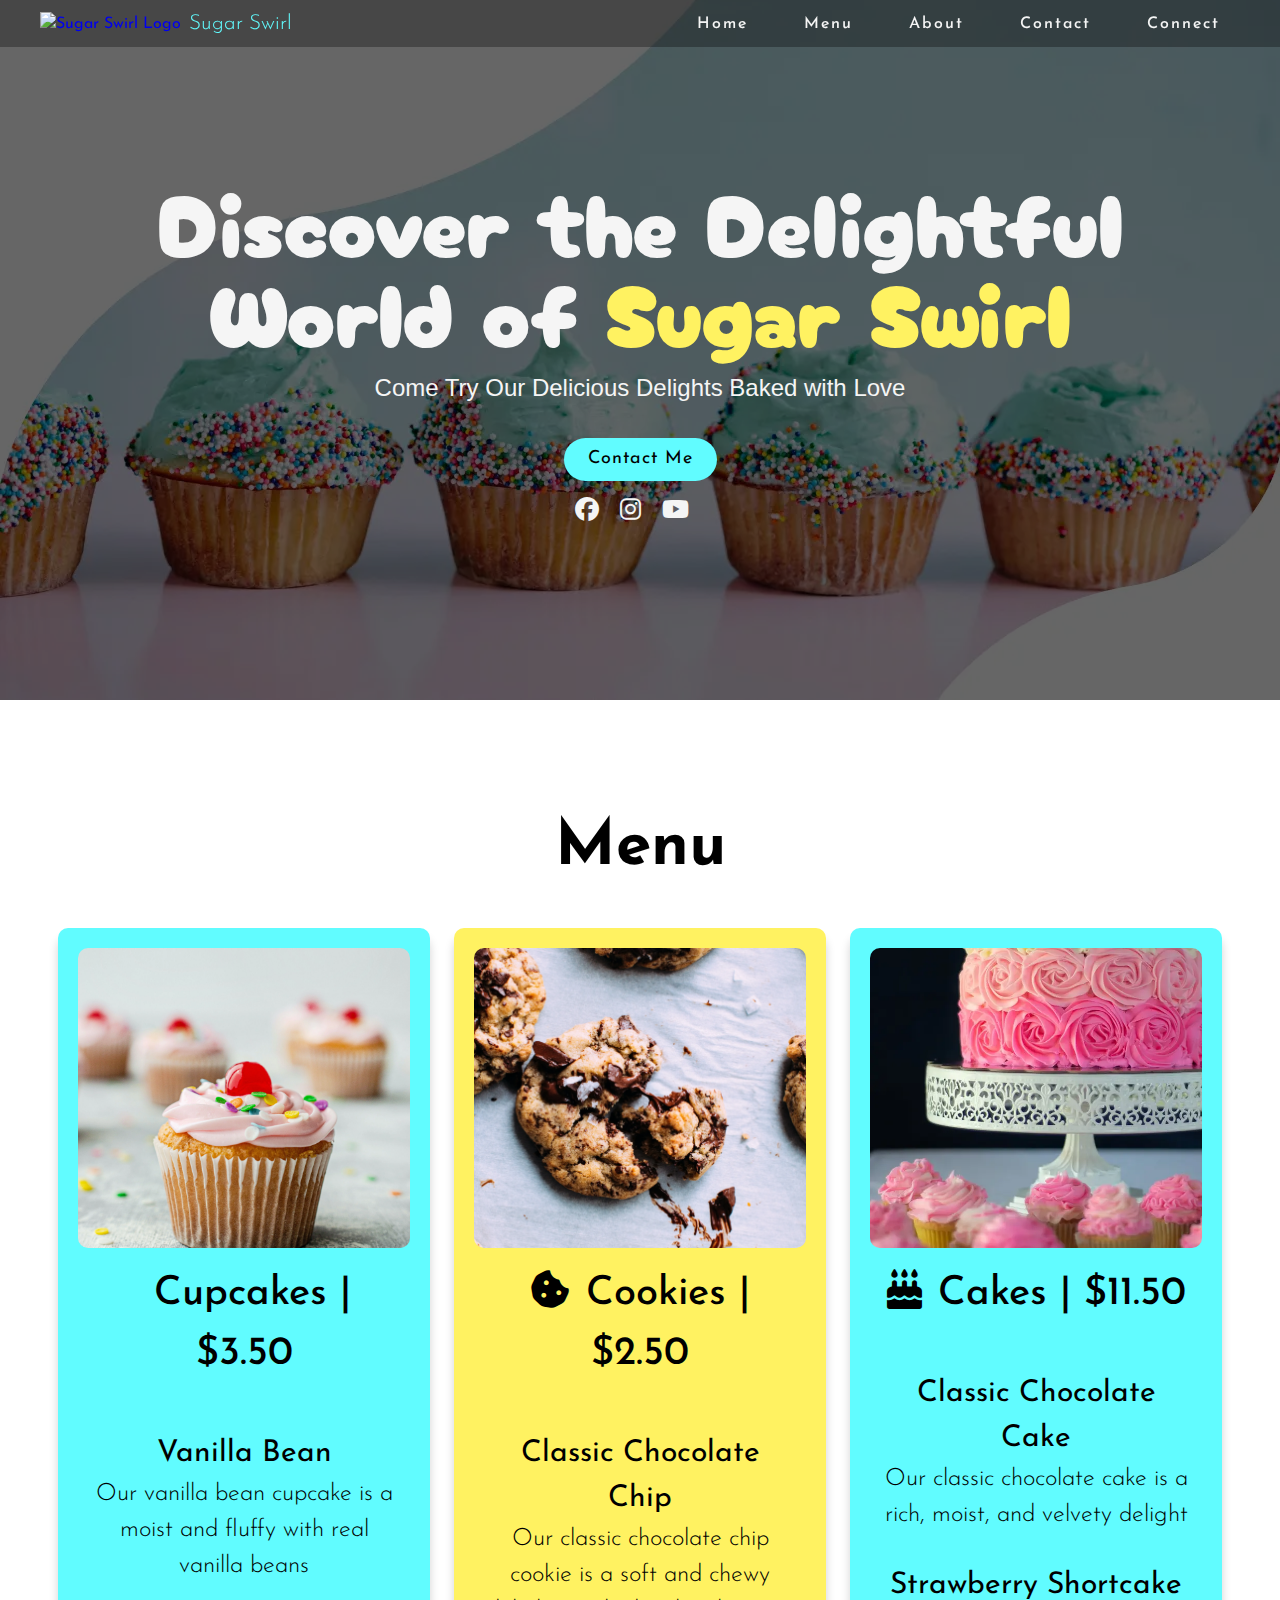
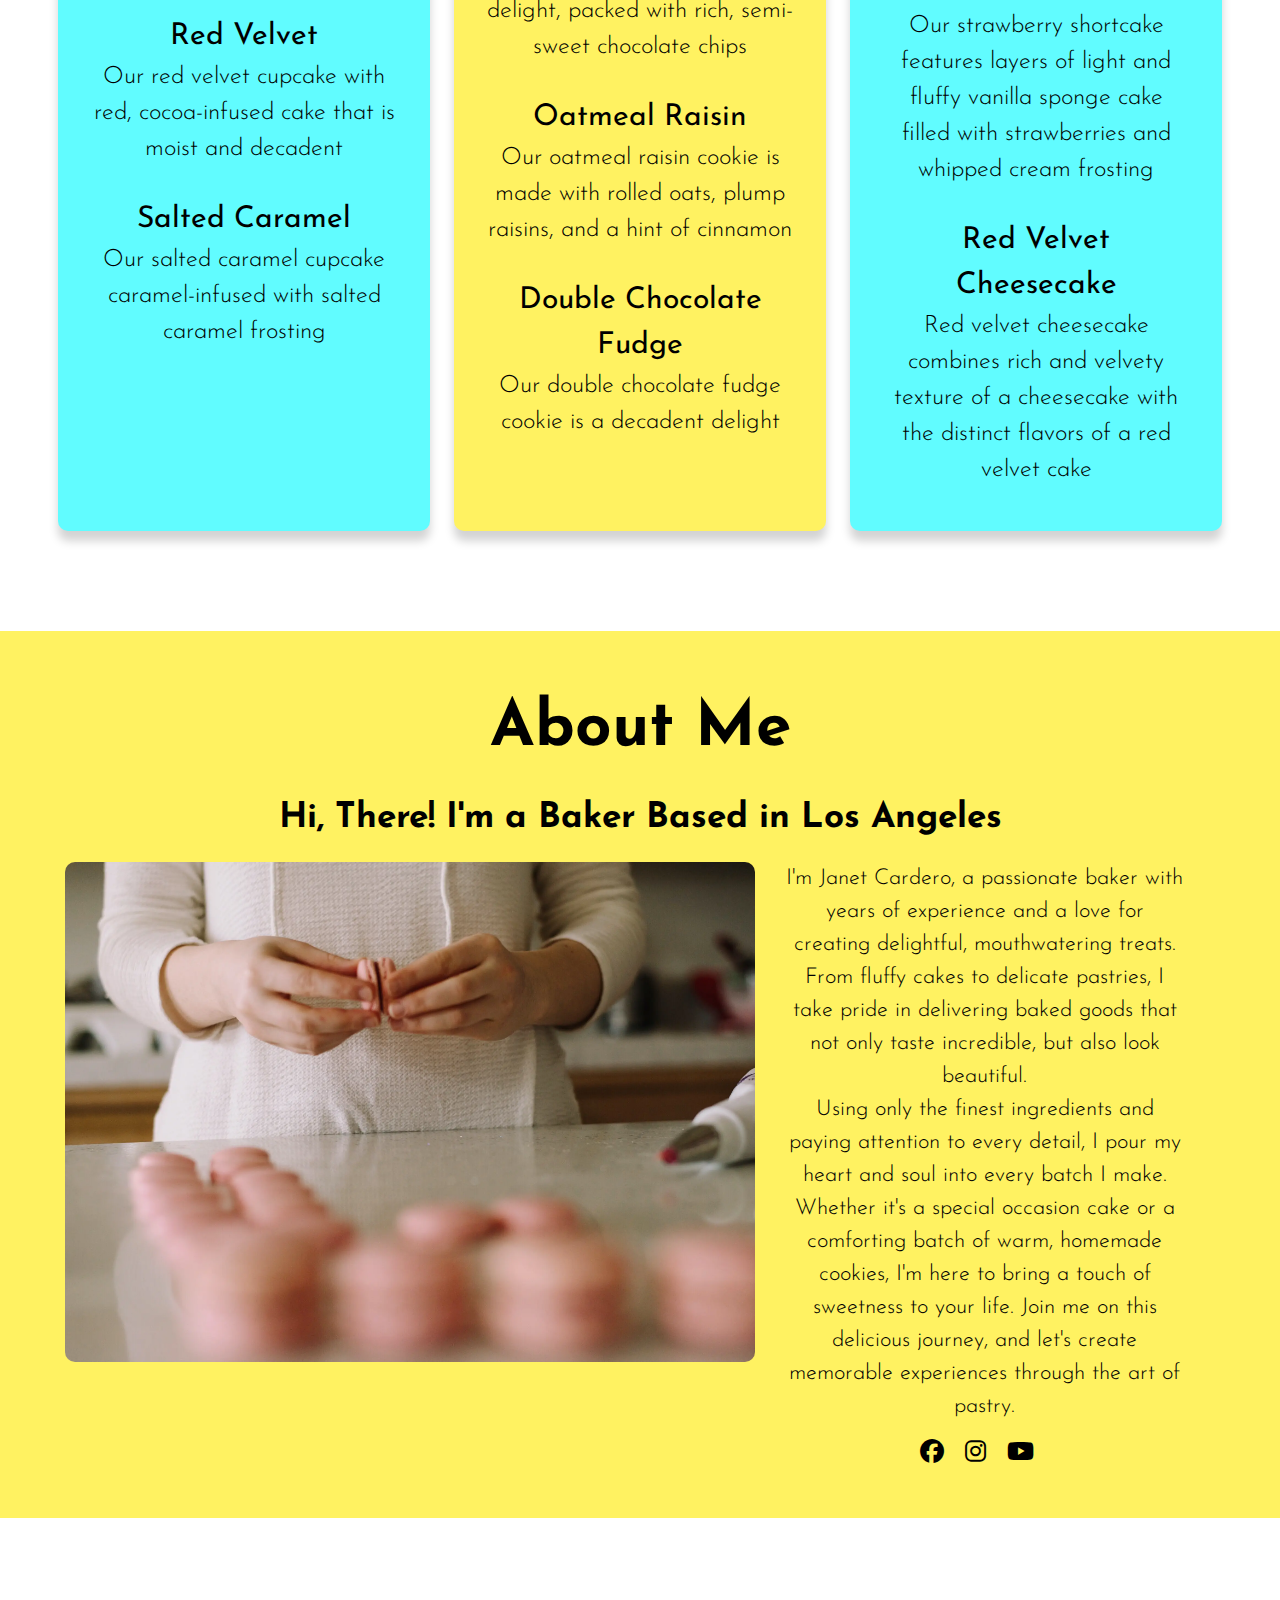
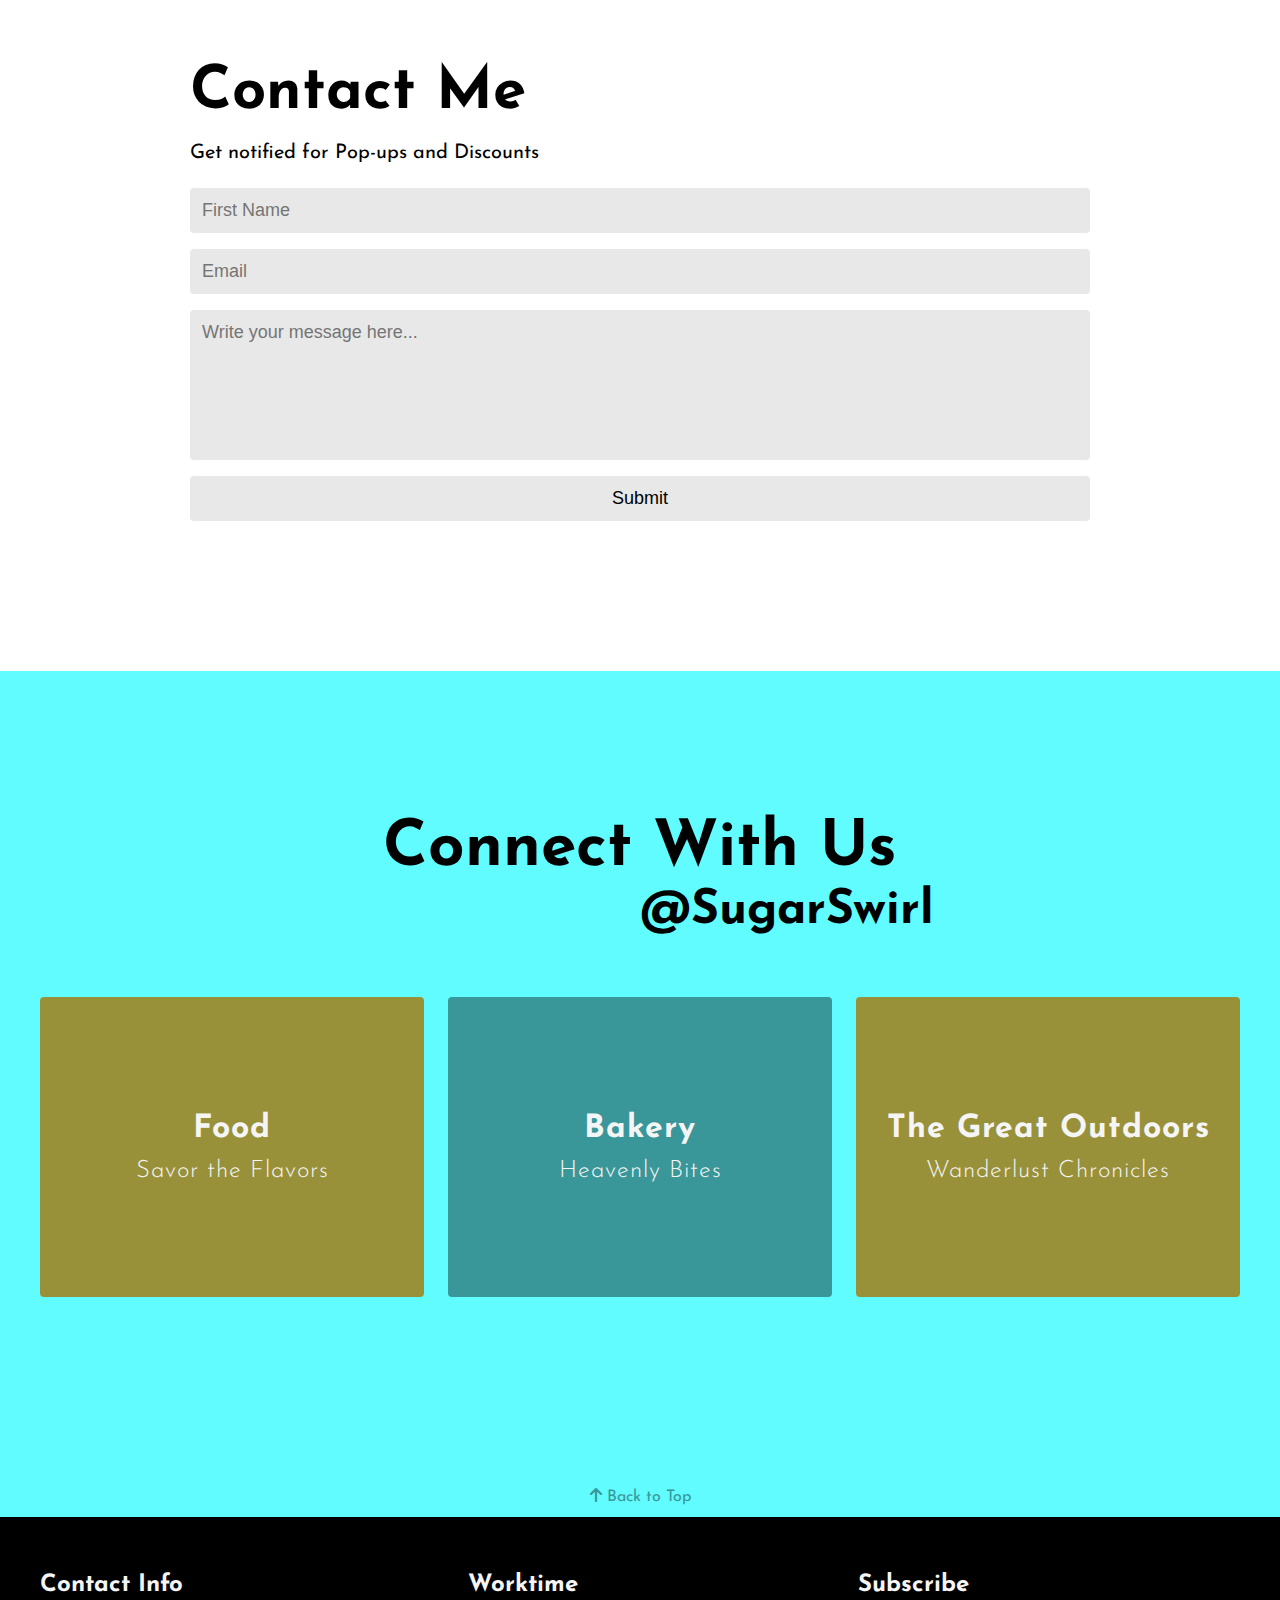
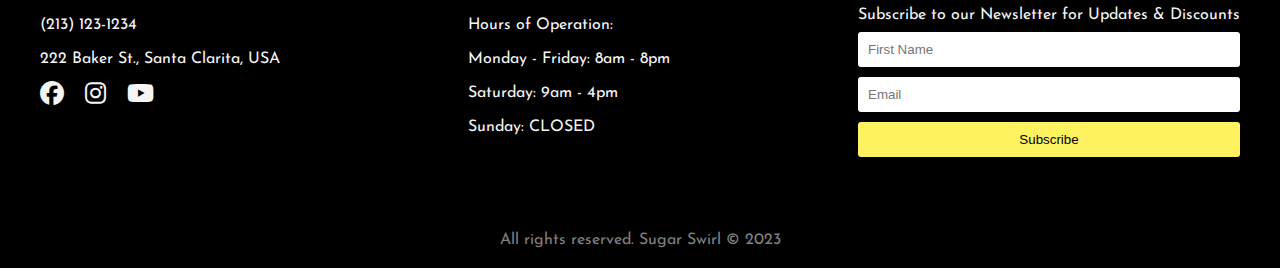
==== index.html @ ced9d035 "I added Josefin Sans font into the project" ====
<!DOCTYPE html>
<html lang="en">
<head>
    <meta charset="UTF-8">
    <meta http-equiv="X-UA-Compatible" content="IE=edge">
    <meta name="viewport" content="width=device-width, initial-scale=1.0">
    <link rel="stylesheet" href="css/main.css">
    <link rel="stylesheet" href="https://cdnjs.cloudflare.com/ajax/libs/font-awesome/6.4.0/css/all.min.css">
    <title>Sugar Swirl</title>
</head>
<body>


    <header id="header" >
      <nav class="header-container">
        <div class="nav-wrapper">
          <div class="logo">
            <a href="#">
              <img src="/img/Sugar_Swirl_Logo.svg" alt="Sugar Swirl Logo">
            </a>
            <h3>Sugar Swirl</h3>
          </div>
          <div class="main-menu">
            <ul class="menu-list">
              <li><a href="#">Home</a></li>
              <li><a href="#menu">Menu</a></li>
              <li><a href="#about">About</a></li>
              <li><a href="#contact">Contact</a></li>
              <li><a href="#connect">Connect</a></li>
            </ul>
            <i class="fa-solid fa-bars"></i>
            <i class="fa-solid fa-x"></i>
          </div>
          <!-- Mobile Menu -->
          <div class="mobile-container">
            <div class="mobile-menu">
              <ul class="menu">
                <li><a href="#">Home</a></li>
                <li><a href="#menu">Menu</a></li>
                <li><a href="#about">About</a></li>
                <li><a href="#contact">Contact</a></li>
                <li><a href="#connect">Connect</a></li>
              </ul>
            </div>
          </div>
        </div>
      </nav>
    </header>

    <main>
    <section id="hero">
      <div class="hero-container">
        <div class="hero-content">
          <div class="hero-text">
              <h1>Discover the Delightful World of <span>Sugar Swirl</span></h1>
              <h3>Come Try Our Delicious Delights Baked with Love</h3>
              <!-- <p>Bienvenidos a mi cocina!</p> -->
              <a href="#contact">Contact Me</a>
            <div class="hero-icons">
              <i class="fa-brands fa-facebook"></i>
              <i class="fa-brands fa-instagram"></i>
              <i class="fa-brands fa-youtube"></i>
            </div>
          </div>
        </div>
      </div>
    </section>

    <section id="menu">
      <div class="product-container">
        <h2>Menu</h2>
        <div class="box1">
          <!-- Cupcakes -->
          <div class="product-box">
              <img src="img/treat8.webp" alt="">
            <div class="product-list">
              <a href="/pages/cupcakes/" target="_blank">
                <h2><i style="margin-right:16px;" class="fa-sharp fa-regular fa-cupcake"></i>Cupcakes | <span>$3.50</h2>
              </a>
            <div class="product">
              <a href="#">
                <h3>Vanilla Bean</h3>
                <p>Our vanilla bean cupcake is a moist and fluffy with real vanilla beans</p>
              </a>
            </div>
            <div class="product">
              <a href="#">
                <h3>Red Velvet</h3>
                <p>Our red velvet cupcake with red, cocoa-infused cake that is moist and decadent</p>
              </a>
            </div>
            <div class="product">
              <a href="#">
                <h3>Salted Caramel</h3>
                <p>Our salted caramel cupcake caramel-infused with salted caramel frosting</p>
              </a>
            </div>
          </div>
        </div>
        <!-- /Cupcakes -->


        <!-- Cookies -->
        <div class="product-box">
          <img src="img/treat3.webp" alt="">
          <div class="product-list middle">

            <a href="/pages/cookies/" target="_blank">
              <h2><i style="margin-right:16px;" class="fa-solid fa-cookie-bite"></i>Cookies | <span>$2.50</span></h2>
            </a>
            
            <div class="product">
              <a href="#">
                <h3>Classic Chocolate Chip</h3>
                <p>Our classic chocolate chip cookie is a soft and chewy delight, packed with rich, semi-sweet chocolate chips</p>
              </a>
            </div>
            <!-- <hr style="width:60%;height:2px;background-color:#000;margin-inline:auto;border:0;"> -->
            <div class="product">
              <a href="#">
                <h3>Oatmeal Raisin</h3>
                <p>Our oatmeal raisin cookie is made with rolled oats, plump raisins, and a hint of cinnamon</p>
              </a>
            </div>
            <div class="product">
              <a href="#">
                <h3>Double Chocolate Fudge</h3>
                <p>Our double chocolate fudge cookie is a decadent delight</p>
              </a>
            </div>
          </div>
        </div>
        <!-- /Cookies -->
        <!-- Cakes -->
        <div class="product-box">
          <img src="img/treat13.webp" alt="">
          <div class="product-list">
            <a href="/pages/cakes/" target="_blank">
              <h2><i style="margin-right:16px;" class="fa-solid fa-cake-candles"></i>Cakes | <span>$11.50</h2>
            </a>
            <div class="product">
              <a href="#">
                <h3>Classic Chocolate Cake</h3>
                <p> Our classic chocolate cake is a rich, moist, and velvety delight</p>
              </a>
            </div>
            <div class="product">
              <a href="#">
                <h3>Strawberry Shortcake</h3>
                <p>Our strawberry shortcake features layers of light and fluffy vanilla sponge cake filled with strawberries and whipped cream frosting</p>
              </a>
            </div>
            <div class="product">
              <a href="#">
                <h3>Red Velvet Cheesecake</h3>
                <p>Red velvet cheesecake combines rich and velvety texture of a cheesecake with the distinct flavors of a red velvet cake</p>
              </a>
            </div>
          </div>
        </div>
        <!-- /Cakes -->
      </div>
    </div>
    </section>

    <section id="about">
      <div class="about-container">
        <h2>About Me</h2>
        <h3>Hi, There! I'm a Baker Based in Los Angeles</h3> 
        <div class="about-content">
          <div class="about-image">
            <img src="/img/treat12.webp" alt="">
          </div>
          <div class="about-text">
              <p>I'm Janet Cardero, a passionate baker with years of experience and a love for creating delightful, mouthwatering treats. From fluffy cakes to delicate pastries, I take pride in delivering baked goods that not only taste incredible, but also look beautiful.</p> 
              <p>Using only the finest ingredients and paying attention to every detail, I pour my heart and soul into every batch I make. Whether it's a special occasion cake or a comforting batch of warm, homemade cookies, I'm here to bring a touch of sweetness to your life. Join me on this delicious journey, and let's create memorable experiences through the art of pastry.</p>
            <div class="icons">
              <a href="#"><i class="fa-brands fa-facebook"></i></a>
              <a href="#"><i class="fa-brands fa-instagram"></i></a>
              <a href="#"><i class="fa-brands fa-youtube"></i></a>          
            </div>
          </div>
        </div>
      </div>
    </section>

    <section id="contact">
      <div class="contact-container">
        <div class="contact-content">
            <div class="contact-box">
              <div class="content-text">
                <h2>Contact Me</h2>
                <p>Get notified for Pop-ups and Discounts</p>
              </div>
              <div>
                <form class="contact">
                  <input type="text" placeholder="First Name">
                  <input type="email" placeholder="Email">
                  <textarea name="comment" id="" cols="59" rows="6" resize="none"    placeholder="Write your message here..."></textarea>
                  <input type="submit" value="Submit">
                </form>
              </div>
            </div>
        </div>
      </div>
    </section>

    <section id="connect">
      <div class="popup-container">
        <div class="pop-content">
          <h2>Connect With Us</h2>
          <div class="popup-slider">
            <div class="pop-box box-1">
              <h3>Food</h3>
              <p>Savor the Flavors</p>
            </div>
            <div class="pop-box box-2">
              <h3>Bakery</h3>
              <p>Heavenly Bites</p>
            </div>
            <div class="pop-box box-3">
              <h3>The Great Outdoors</h3>
              <p>Wanderlust Chronicles</p>
            </div>
          </div>
        </div>
      </div>
    </section>


    <div class="back-top">
      <a href="#">
      <i class="fa-solid fa-arrow-up"></i>
      Back to Top</a>
    </div>
    </main>

    <footer id="footer">
      <!-- Footer -->
      <div class="footer-container">
        <div class="footer-content">
          <!-- Contact -->
          <div class="footer-boxes">
            <h2>Contact Info</h2>
            <ul>
              <li><a href="tel:555-123-1234">(213) 123-1234</a></li>
              <li><a href="emailto:email@example.com"></a></li>
              <li><a href="https://www.google.com/maps/place/Santa+Clarita,+CA/@34.4091326,-118.5646722,12z/data=!3m1!4b1!4m6!3m5!1s0x80c28633acd51827:0x564a8fe07305d648!8m2!3d34.3916641!4d-118.542586!16zL20vMGZsM3c0" target="_blank">222 Baker St., Santa Clarita, USA</a></li>
              <a href="#"><i class="fa-brands fa-facebook"></i></a>
              <a href="#"><i class="fa-brands fa-instagram"></i></a>
              <a href="#"><i class="fa-brands fa-youtube"></i></a>  
            </ul>
          </div>
          <!-- Worktime -->
          <div class="footer-boxes">
            <h2>Worktime</h2>
            <ul>
              <li>Hours of Operation:</li>
              <li>Monday - Friday: 8am - 8pm</li>
              <li>Saturday: 9am - 4pm</li>
              <li>Sunday: CLOSED</li>
            </ul>
          </div>
          <!-- Subscribe -->
          <div class="footer-boxes box3">
            <h2>Subscribe</h2>
            <p>Subscribe to our Newsletter for Updates & Discounts</p>
              <input type="name" placeholder="First Name">
              <input type="email" placeholder="Email">
              <input type="submit" value="Subscribe">
          </div>
        </div>
      </div>
      <!-- /Footer -->
    </footer>

    <div class="end">
      <p>All rights reserved. Sugar Swirl &copy 2023</p>
    </div>

<script src="index.js"></script>
</body>
</html>
---- css/main.css ----
@import url('https://fonts.googleapis.com/css2?family=Cherry+Bomb+One&family=Courgette&family=Josefin+Sans:wght@100;200;300;400;500;600;700&family=Kalam:wght@300;400;700&family=Permanent+Marker&display=swap');

:root {
    --colr-main: hsl(55, 100%, 69%);
    --colr-secondary: hsl(181, 100%, 69%);
    --colr-white: hsl(0, 0%, 96%);
    --colr-black: hsl(0, 0%, 0%);
    --colr-grey: hsl(0, 0%, 50%);
    --colr-greyish: hsl(0, 0%, 91%);
}

html {
    box-sizing: border-box;
    scroll-behavior:smooth;
}

*, *::before, *::after {
    box-sizing: inherit;
    margin: 0;
}

body {
    /* font-family: Arial, Helvetica, sans-serif; */
    font-family: 'Josefin Sans', sans-serif;
    margin: 0;
    padding: 0;
    color: var(--colr-black);
    line-height: 1.5;
}


li {
    list-style-type: none;
}

a {
    text-decoration: none;
}

input[type='submit'] {
    background-color: var(--colr-main);
    cursor: pointer;
}

input[type='submit']:hover {
    background-color: var(--colr-secondary);
}

.fa-brands {
    display: flex;
    font-size: 1.5rem;
    margin-right: 1rem;
    cursor: pointer;
}

.fa-brands:hover {
    color: var(--colr-secondary);
}


/* Mobile Menu */
.mobile-container {
    display: none;
}




/* Header */

.header-container {
    position: fixed;
    width: 100%;
    background-color: rgba(0, 0, 0, 0.3);
    z-index: 99;
}


.nav-wrapper {
    display: flex;
    justify-content: space-between;
    align-items: center;
    max-width: 1200px;
    margin-inline: auto;
}

.nav-wrapper .logo {
    display: flex;
    justify-content: center;
    align-items: center;
    gap: 0.5rem;
    padding: 0.5rem 0;
}

.nav-wrapper .logo img {
    width: 2rem;
}

.nav-wrapper .logo h3 {
    color: var(--colr-secondary);
    font-size: 1.3rem;
    font-weight: 300;
}



.nav-wrapper .menu-list {
    display: flex;
    justify-content: center;
    align-items: center;
    gap: 1rem;
    white-space: nowrap;
}

.nav-wrapper .main-menu .menu-list a {
    /* opacity: 1; */
    color: var(--colr-white);
    font-size: 16px;
    font-weight: 500;
    letter-spacing: 2px;
    text-decoration: none;
    padding: 5px 20px;
    border-radius: 30px;
    transition: all 0.4s ease;
}

.nav-wrapper .menu-list a:hover {
    color: var(--colr-black);
    background-color: var(--colr-white);
}







/* Hero Section */

.main-menu .fa-bars {
    display: none;
}

.main-menu .fa-x {
    display: none;
}

.hero-container {
    position: relative;
    display: flex;
    justify-content: center;
    align-items: center;
    background-image: url('/img/Bee.webp');
    background-position: bottom center;
    background-repeat: no-repeat;
    background-size: cover;
    object-fit: cover;
    height: 700px;
    vertical-align: top;
    background-color: rgb(0, 0, 0);
}

.hero-container::before {
    position: absolute;
    content: "";
    width: 100%;
    height: 100%;
    background-color: rgba(0, 0, 0, 0.6);
}

.hero-container .hero-content {
    position: absolute;
    max-width: 1200px;
    margin-inline: auto;
    /* border: 3px solid red; */
}



.hero-container .hero-content .hero-text {
    display: flex;
    flex-direction: column;
    justify-content: center;
    align-items: center;
    color: var(--colr-white);
    text-align: center;
}

.hero-container .hero-content .hero-text span {
    color: var(--colr-main);
}

.hero-container .hero-content .hero-text h1 {
    /* font-family: 'Courgette', cursive; */
    font-family: 'Cherry Bomb One', cursive;
    font-size: 90px;
    font-weight: 2;
    line-height: 1;
}

.hero-container .hero-content .hero-text h3 {
    font-family: Arial, Helvetica, sans-serif;
    font-size: 24px;
    font-weight: 300;
    margin: 1rem 0;
}

.hero-container .hero-content .hero-text  p {
    font-size: 35px;
    font-weight: 300;
    margin: 0;
}

.hero-container .hero-content .hero-text a {
    font-size: 18px;
    letter-spacing: 1px;
    margin: 1rem 0;
    padding: 8px 24px;
    border-radius: 30px;
    color: var(--colr-black);
    background-color: var(--colr-secondary);
    text-decoration: none;
    outline: none;
}

.hero-container .hero-content .hero-text a:hover {
    color: var(--colr-black);
    background-color: var(--colr-main);
}








/* Products */

.product-container {
    font-family: 'Josefin Sans', sans-serif;
    padding: 100px 40px;
    margin-inline: auto;
    background-color: #fff;
}

.product-container h2 {
    font-size: 64px;
    text-align: center;
    margin-bottom: 32px;
}

.product a {
    font-size: 1.2rem;
}

.box1 {
    display: flex;
    justify-content: center;
    gap: 1.5rem;
    max-width: 1200px;
    margin-inline: auto;
}

.box1 h2 {
    font-size: 40px;
    margin-inline: auto;
}

.product-box {
    width: 31%;
    padding: 20px;
    border-radius: 10px;
    box-shadow: 0 10px 10px lightgrey;
}

.product-box:nth-last-of-type(odd) {
    background-color: var(--colr-secondary);
}

.product-box:nth-last-of-type(even) {
    background-color: var(--colr-main);
}

.product-box img {
    background-position: center center;
    background-repeat: no-repeat;
    background-size: cover;
    object-fit: cover;
    border-radius: 10px;
    width: 100%;
    height: 300px;
    z-index: 99;
}

.product-box a {
    color: var(--colr-black);
}

.product-box .product-list {
    display: flex;
    flex-direction: column;
    justify-content: center;
    align-items: center;
    /* line-height: 1.6; */
    padding: 8px;
}

.product-box .product-list h2 {
    font-size: 40px;
    font-weight: 500;
    text-align: center;
    width: 100%;
}

.product-box .product-list h3 {
    font-size: 30px;
    font-weight: 400;
}

.product-box .product-list p {
    font-size: 24px;
    font-weight: 300;
}


.product-list .product {
    text-align: center;
    padding: 5px;
    margin: 10px 0;
    cursor: pointer;
    transition: all .3s ease;
}

.product-list .product:hover {
    border-radius: 4px;
    /* color: var(--colr-white); */
    background-color: rgba(0, 0, 0, 0.1);
    /* box-shadow: 0 10px 10px rgb(24, 24, 24); */
}


/* About Section */

.about-container {
    display: flex;
    flex-direction: column;
    justify-content: center;
    align-items: center;
    padding: 50px 10px;
    text-align: center;
    background-color: var(--colr-main);
}

.about-container h2 {
    font-size: 4rem;
    margin-bottom: 1rem;
}

.about-container h3 {
    font-size: 2.2rem;
    margin-bottom: 1rem;
}

.about-container .about-content {
    display: flex;
    justify-content: center;
    align-items: flex-start;
    max-width: 1200px;
}

.about-container .about-content .about-image {
    width: 60%;
}


.about-container .about-content .about-image img {
    background-position: center center;
    background-repeat: no-repeat;
    background-size: cover;
    object-fit: cover;
    width: 100%;
    height: 500px;
    border-radius: 10px;
    vertical-align: top;
}

.about-container .about-content .about-text {
    max-width: 400px;
    width: 90%;
    margin: 0 auto;
}


.about-container .about-content .about-text p {
    font-size: 22px;
    font-weight: 300;
    /* line-height: 1.4; */
    /* margin: 24px 0; */
}

.about-container .about-content .about-text .icons {
    margin-top: 1rem;
}

.about-container .about-content .about-text .icons .fa-brands {
    color: var(--colr-black);
}



/* Contact Form */
.contact-container {
    padding: 130px 0;
    background-color: #fff;
}

.contact-container .contact-content {
    display: flex;
    flex-direction: column;
    justify-content: center;
    align-items: center;
    margin-inline: auto;
    border-radius: 10px;
    max-width: 900px;
}

.contact-container .contact-content .contact-box {
    text-align: left;
    width: 100%;
    padding: 0;
}

.contact-container .contact-content .contact-box .contact-text {
    margin: 5px 0;
}

.contact-container .contact-content .contact-box h2  {
    font-size: 60px;
    color: var(--colr-black);
}

.contact-container .contact-content .contact-box p {
    font-size: 20px;
    color: var(--colr-black);
    /* margin: 10px 0; */
}


.contact-container .contact-content .contact-box .contact {
    display: flex;
    flex-direction: column;
    justify-content: center;
    align-items: center;
    gap: 1rem;
    margin: 10px 0;
    width: 100%;
    padding: 10px 0;
}



.contact input, .contact textarea {
    font-size: 18px;
    font-family: Arial, Helvetica, sans-serif;
    width: 100%;
    padding: 12px;
    border: none;
    outline: none;
    border-radius: 4px;
    resize: none;
    background-color: var(--colr-greyish);
}






/* Pop-up */
.popup-container {
    display: flex;
    flex-direction: column;
    justify-content: center;
    align-items: center;
    padding: 130px 0;
    color: var(--colr-black);
    background-color: var(--colr-secondary);
}

.popup-container .pop-content  {
    width: 100%;
    max-width: 1200px;
}

.popup-container .pop-content h2 {
    position: relative;
    font-size: 4rem;
    margin: 0;
    padding-bottom: 50px;
    text-align: center;
}

.popup-container .pop-content h2::before {
    position: absolute;
    content: "@SugarSwirl";
    font-size: 3rem;
    color: var(--colr-black);
    left: 50%;
    bottom: 0;
    border-radius: 10px;
}



.popup-slider {
    display: flex;
    justify-content: space-between;
    gap: 1.5rem;
    margin: 50px 0;

}

.pop-box {
    position: relative;
    display: flex;
    flex-direction: column;
    justify-content: center;
    align-items: center;
    width: 100%;
    height: 300px;
    border-radius: 4px;
    cursor: pointer;
    transition: transform 0.5s ease;
}

.pop-box:hover {
    transform: scale(1.1);
}

.box-1 {
    background-image: url('https://source.unsplash.com/random/?food&1/300x300');
    background-position: center center;
    background-repeat: no-repeat;
    background-size: cover;
    object-fit: cover;    
}

.box-2 {
    background-image: url('https://source.unsplash.com/random/?bakery&1/300x300');
    background-position: center center;
    background-repeat: no-repeat;
    background-size: cover;
    object-fit: cover;
}

.box-3 {
    background-image: url('https://source.unsplash.com/random/?travel&1/300x300');
    background-position: center center;
    background-repeat: no-repeat;
    background-size: cover;
    object-fit: cover;
}

.pop-box::before {
    position: absolute;
    content: "";
    width: 100%;
    height: 100%;
    border-radius: 4px;
    background-color: rgba(0, 0, 0, 0.4);
}

.pop-box:nth-last-of-type(odd) {
    background-color: var(--colr-main);
}

.pop-box:nth-last-of-type(even) {
    background-color: var(--colr-secondary);
}

.pop-box h3, .pop-box p {
    color: var(--colr-white);
    letter-spacing: 1px;
    z-index: 0;
}

.pop-box h3 {
    font-size: 2rem;
    font-weight: 800;
}

.pop-box p {
    font-size: 1.5rem;
    font-weight: 300;
}

.back-top {
    padding: 0.5rem;
    background-color: var(--colr-secondary);
    text-align: center;
}

.back-top a {
    color: hsl(181, 46%, 41%);
}





/* Footer */
.footer-container {
    background-color: var(--colr-black);
    padding: 50px 0;
}

.footer-content {
    display: flex;
    justify-content: space-between;
    align-items: flex-start;
    color: var(--colr-white);
    margin-inline: auto;
    padding: 0;
    max-width: 1200px;
}

.footer-boxes {
    display: flex;
    flex-direction: column;
    justify-content: center;
    align-items: flex-start;
}

.footer-boxes ul {
    margin: 0;
    padding: 0;
}

.box3 {
    display: flex;
    flex-direction: column;
}

.footer-boxes input {
    width: 100%;
    margin: 5px 0;
    padding: 10px;
    border-radius: 3px;
    border: none;
    outline: none;
}

.footer-boxes input[type="submit"] {
    width: 100%;
}

.footer-boxes a {
    color: var(--colr-white);
}

.footer-boxes li {
    margin: 10px 0;
}

.footer-icons {
    font-size: 30px;
}

.footer-icons .fa-brands {
    padding: 0 10px;
}

.end {
    text-align: center;
    color: var(--colr-grey);
    background-color: var(--colr-black);
    padding: 16px;
}




/* @media screen and (max-width: 1600px) {

    .nav-wrapper {max-width: 1200px;}

    .nav-wrapper .menu-list a {font-size: 18px;}

    .hero-text h1 {font-size: 65px;max-width: 1100px;font-weight: 600;}

    .box1 {gap: 2rem;max-width: 1400px;}
    
} */





@media screen and (max-width: 1024px) {   
    
/* Mobile Menu */
.mobile-container {
    display: none;
    right: 0;
    top: 100%;
    width: 60%;
    height: 100vh;
    /* background-color: rgba(0, 0, 0, 0.8); */
    background-color: rgba(0, 0, 0, 0.8);
    z-index: 9999;
    animation: dino 0.4s ease;
}

@keyframes dino {
    from {
        width: 0%;
    }
    to {
        width: 60%;
    }
    
}

.mobile-container.show {
    position: absolute;
    display: flex;
}

.mobile-container .mobile-menu {
    width: 100%;
    margin-inline: auto;
}

.mobile-container .mobile-menu .menu {
    text-align: center;
    padding: 0;
    padding: 1rem 0;
}


.mobile-container .mobile-menu .menu a {
    font-size: 1.5rem;
    color: var(--colr-secondary);
}

.mobile-container .mobile-menu .menu li {
    margin: 2rem 0;
}


.main-menu .fa-bars {
    display: flex;
    color: var(--colr-white);
    font-size: 24px;
    cursor: pointer;
}

.main-menu .fa-x {
    display: none;
    color: var(--colr-white);
    font-size: 24px;
    cursor: pointer;
}


.main-menu .menu-list {display: none;}


.nav-wrapper {
    padding: 0 10px;
    max-width: 810px;
}

.nav-wrapper .logo img {
    width: 30px;
    height: auto;
}


.nav-wrapper .menu-list a {
    font-size: 15px;
    font-weight: 500;
    letter-spacing: 1px;
    padding: 3px 10px;
    border-radius: 10px;
}


/* Hero Section */

.hero-container .hero-content {
    max-width: 750px;
}

.hero-container .hero-content .hero-text h1 {
    font-size: 66px;
}

.hero-text h1 {font-size: 60px;}


.hero-text {
    color: var(--colr-white);
}

.hero-text h1 {
    font-size: 55px;
}

.hero-text p {
    font-size: 28px;
    font-weight: 200;
}

.hero-text a {
    font-size: 13px;
    font-weight: 400;
}

.hero-icons {
    font-size: 22px;
}




/* Products */

.box1 {
    display: flex;
    flex-direction: column;
    justify-content: center;
    align-content: center;
    gap: 4rem;
    width: 100%;
    max-width: 750px;
}

.product-box {
    position: relative;
    display: flex;
    justify-content:center;
    align-items: center;
    width: 100%;
    height: 100%;
    max-width: 750px;
    padding: 30px;
    border-radius: 10px;
}

.product-box img {
    background-position: center center;
    background-repeat: no-repeat;
    background-size: cover;
    object-fit: cover;
    border-radius: 10px;
    width: 50%;
    z-index: 0;
}

.product-box .product-list {
    display: flex;
    justify-content: space-between;
    align-items: center;
    padding: 8px;
    margin-top: 16px;
    width: 50%;
}

.pop-box:hover {
    transform: none;
}




/* Contact */

.contact-container {
    background-color: var(--colr-greyish);
}
.contact-content {
    display: flex;
    flex-direction: column;
    justify-content: center;
    align-items: center;
    width: 750px;
    height: 40vh;
    background-color: transparent;
}


.contact-box {
    text-align: left;
    width: 100%;
    padding: 20px;
}

.contact-text {
    margin: 5px 0;
}

.contact-box h1, .contact-box p  {
    margin: 10px 0;
}

.contact {
    display: flex;
    flex-direction: column;
    justify-content: center;
    align-items: center;
    gap: 1rem;
    margin: 10px 0;
    width: 100%;
    padding: 10px 0;
    
}



.contact input, .contact textarea {
    font-size: 17px;
    resize: none;
    background-color: #fff;
}

/* input[type='submit'] {
    cursor: pointer;
} */



/* About */

.about-container {
    background-color: var(--colr-main);
}

.about-container h2 {
    font-size: 3.5rem;

}

.about-content {
    flex-direction: column;
}

.about-container .about-content .about-text {
    font-size: 24px;
    max-width: 750px;
    width: 100%;
}

.about-container .about-content .about-text p {
    margin-top: 24px;
    max-width: 100%;
}

.about-container .about-content .about-image {
    width: 100%;
}

.about-container .about-content .about-image img {
    background-position: center center;
    background-repeat: no-repeat;
    background-size: cover;
    object-fit: cover;
    width: 100%;
    height: 350px;
    border-radius: 4px;
    vertical-align: top;
}




/* pop-ups */

.popup-container {
    padding: 50px 20px;
}

.popup-container h1 {
    font-size: 40px;
    margin: 0;
    padding: 20px;
}

.popup-slider {
    display: flex;
    flex-direction: column;
    justify-content: center;
    align-items: center;
    margin-inline: auto;
    gap: 3rem;
    max-width: 750px;
}

/* footer */

.footer-content {
    flex-direction: row;
    justify-content: center;
    align-items: flex-start;
    height: 30vh;
    max-width: 750px;
}

.footer-boxes {
    display: flex;
    /* flex-direction: column; */
    justify-content: center;
    align-items:flex-start;
    width: 100%;
}


}





@media screen and (max-width: 768px) {

body {
    line-height: 1.2;
}

/* Mobile Menu */

.mobile-container {
    display: none;
    right: 0;
    top: 100%;
    width: 60%;
    height: 100vh;
    /* background-color: rgba(0, 0, 0, 0.8); */
    background-color: rgba(0, 0, 0, 0.8);
    z-index: 9999;
    animation: pop 0.4s ease;
}

@keyframes pop {
    from {
        width: 0%;
    }
    to {
        width: 60%;
    }
    
}

.mobile-container.show {
    position: absolute;
    display: flex;
}

.mobile-container .mobile-menu {
    width: 100%;
    margin-inline: auto;
}

.mobile-container .mobile-menu .menu {
    text-align: center;
    padding: 0;
    padding: 1rem 0;
}


.mobile-container .mobile-menu .menu a {
    font-size: 1.5rem;
    color: var(--colr-secondary);
}
.mobile-container .mobile-menu .menu li {
    margin: 2rem 0;
}


.main-menu .fa-bars {
    display: flex;
    color: var(--colr-white);
    font-size: 24px;
    cursor: pointer;
}

.main-menu .fa-x {
    display: none;
    color: var(--colr-white);
    font-size: 24px;
    cursor: pointer;
}

.nav-wrapper {
    padding: 0 20px;
    width: 100%;
    }

.nav-wrapper .logo img {
    width: 1.5rem;
    height: auto;
}

.nav-wrapper .menu-list a {
    display: none;
} */ 


/* Hero Section */



/* .hero-text {
    display: none;
    color: var(--colr-white);
    gap: 0;
} */

.hero-container {
    padding: 0;
}

.hero-container .hero-content {
    padding: 0;

}

.hero-container .hero-content .hero-text h1 {
    font-size: 58px;
    padding: 0 10px;
    margin: 0px 0 0 0;
}

.hero-container .hero-content .hero-text h3 {
    font-size: 20px;
    font-weight: 300;
    padding: 0 20px;
}

.hero-text p {
    font-size: 24px;
    font-weight: 400;
}

.hero-text a {
    padding: 10px 30px;
    font-size: 16px;
    font-weight: 500;
}

/* product */

.product-container {
    flex-direction: column;
}



.product-box {
    position: relative;
    display: flex;
    flex-direction: column;
    width: 100%;
    height: 100%;
    /* padding: 30px; */
    /* border-radius: 10px; */
    background-color: var(--colr-main);
    overflow: hidden;
}

.product-box img {border-radius:0;width: 100%;}



.product-container {
    display: flex;
    justify-content: center;
    align-content: center;
    width: 100%;
    padding: 100px 0px;
    /* margin: 100px 0; */
    background-color: var(--colr-white);
}

.product-container .product-box {
    padding: 20px;
    border-radius: 0;
}

.product-box .product-list {
    width: 100%;
}


.contact-box {padding: 0;}

.contact-container {
    display: flex;
    justify-content: center;
    align-items: center;
    width: 100%;
    height: 100vh;
    padding: 0px;
    margin: 100px 0;
    text-align: center;
    background-color: var(--colr-greyish);
    /* border: 3px solid dodgerblue; */
}

.contact-content {
    display: flex;
    flex-direction: column;
    justify-content: center;
    align-items: center;
    width: 100%;
    height: 100vh;
    padding: 20px;
    border-radius: 0;
    max-width: 1200px;
    /* background-color: var(--colr-main); */
}


.about-container {
    padding: 50px 20px;
    background-color: var(--colr-main);
}


.about-container .about-content .about-image img {width: 100%;height: 300px;border-radius: 0;}

.about-text {
    font-size: 14px;
    max-width: 100%;
    color: var(--colr-black);
    width: 100%;
    text-align: center;
    
}

.box1 {
    display: flex;
    justify-content: center;
    align-content: center;
    width: 100%;
}

.popup-slider {
    flex-direction: column;
}

.popup-container {
    height: 100%;
    padding: 20px;
}

.popup-container .pop-content h2::before {
    position: absolute;
    content: "@SugarSwirl";
    font-size: 3rem;
    color: var(--colr-black);
    left: 5%;
    bottom: 0;
    border-radius: 10px;
}


.popup-container h1 {
    font-size: 24px;
    margin: 0;
    padding: 20px;
}

.popup-slider {
    display: flex;
    justify-content: space-between;
    gap: 1rem;
    width: 100%;
    max-width: 100%;
}

.pop-box {
    text-align: center;
    width: 100%;
    border-radius: 0;
}


/* Footer Mobile */
.footer-container {
    padding: 50px 20px;
    margin-inline: auto;
}

.footer-content {
    display: flex;
    flex-direction: column;
    gap: 6rem;
    width: 100%;
    height: 100%;
    max-width: 300px;
    margin: 2rem 0;
    margin-inline: auto;
}

.footer-boxes {
    align-items: center;
    text-align: center;
    /* border: 1px solid red; */
}

.footer-container p {
    font-size: 12px;
}




}
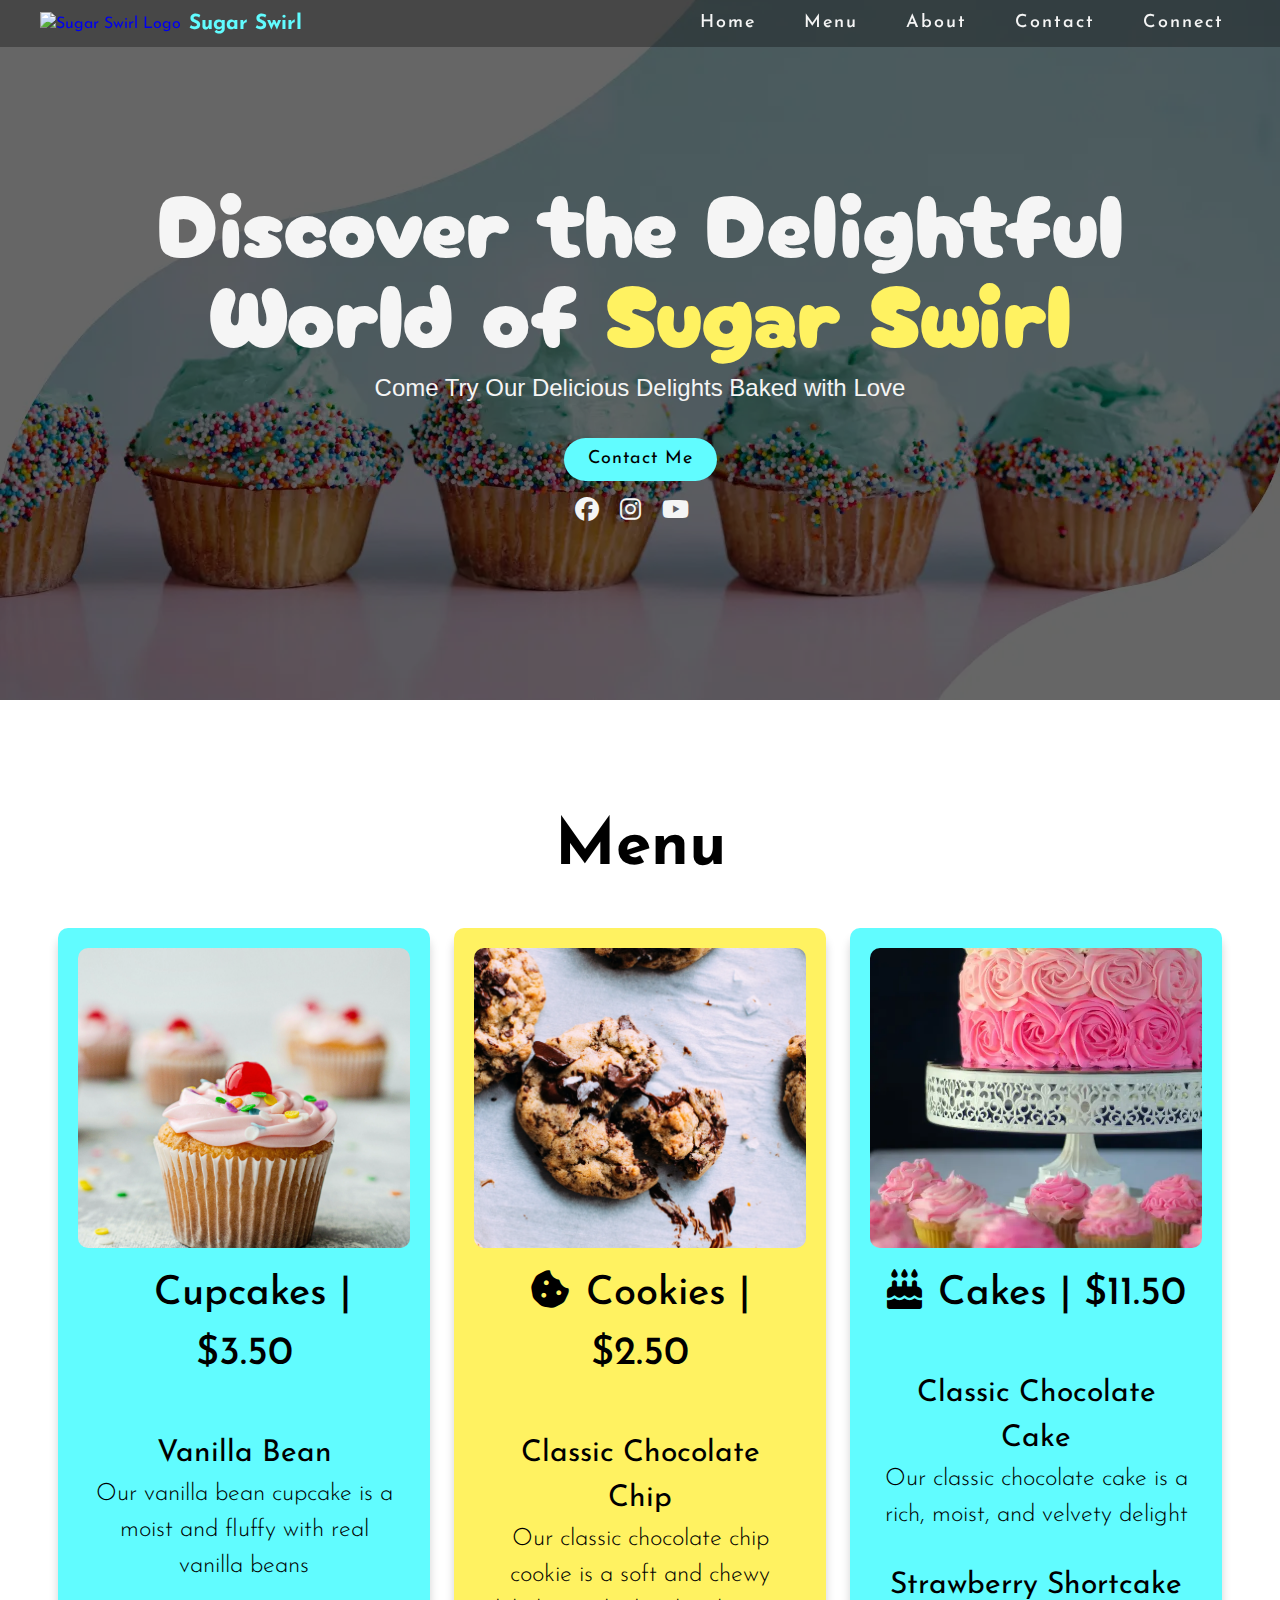
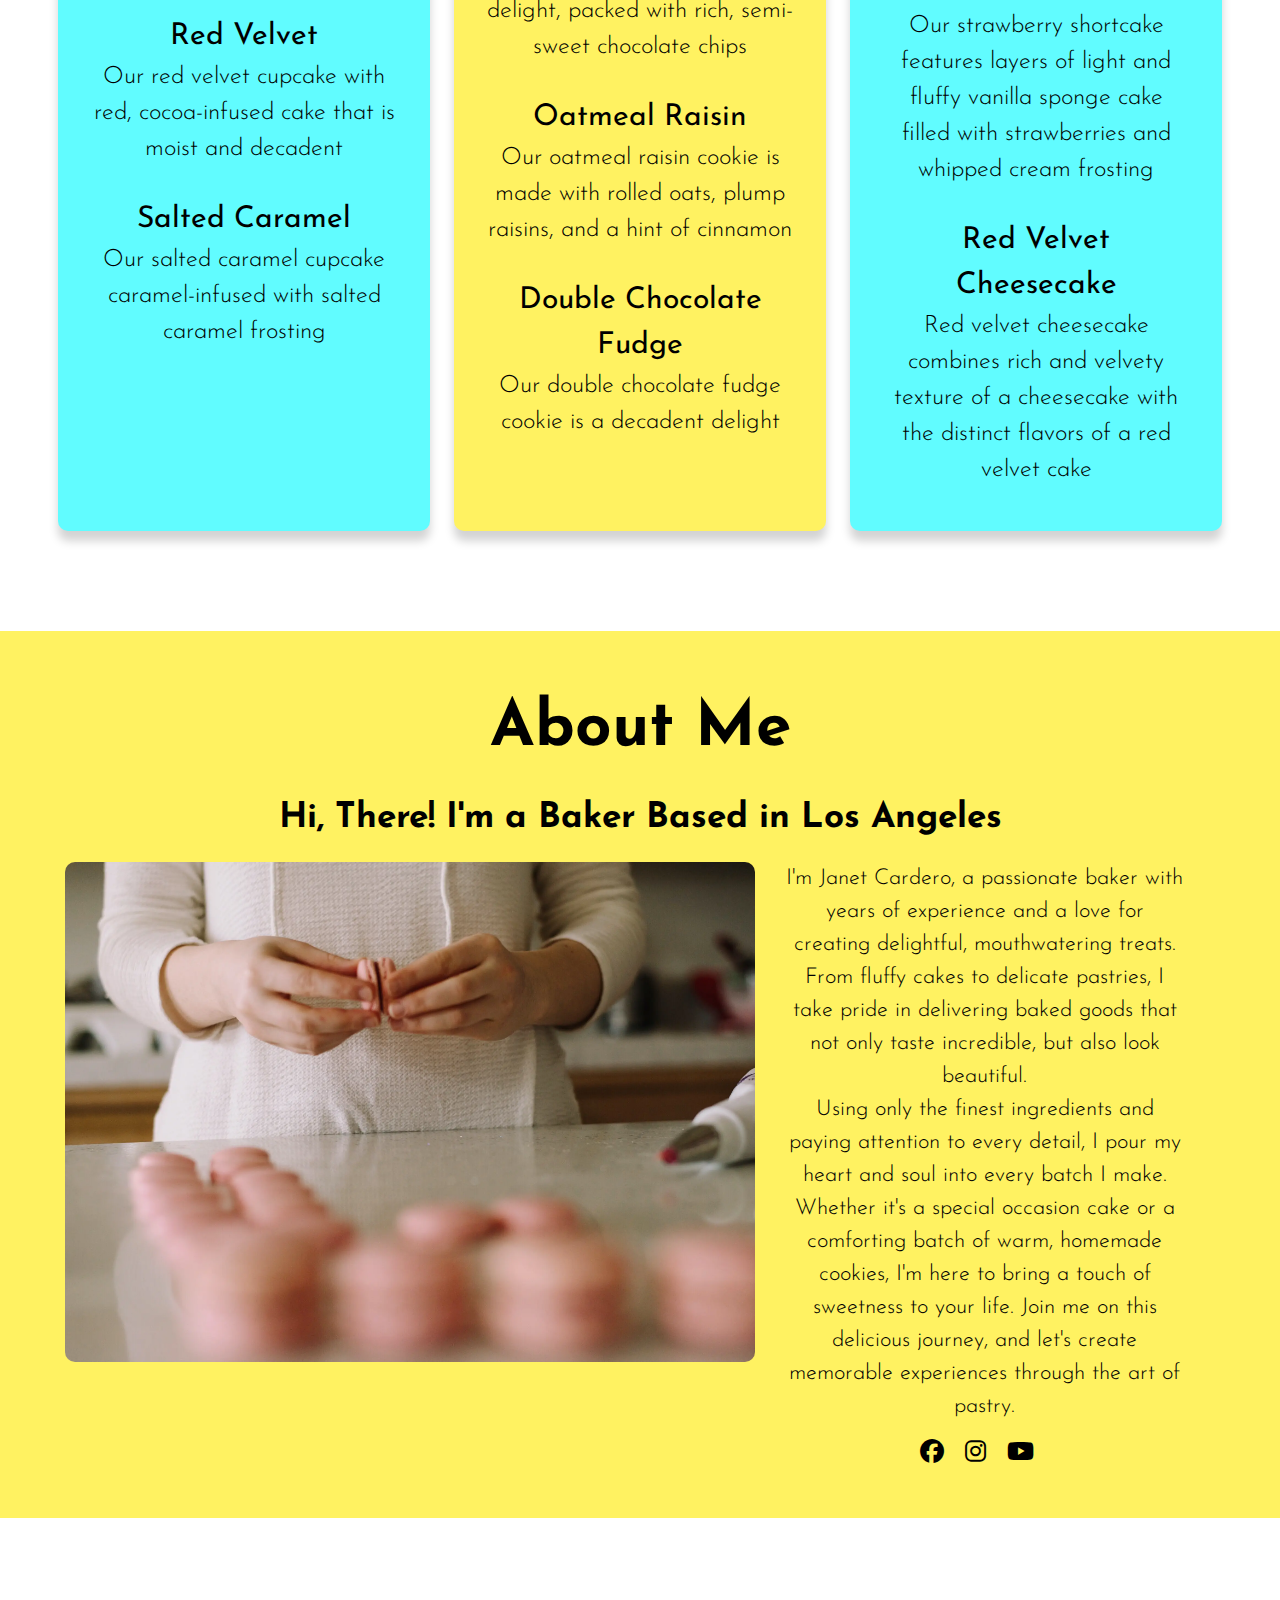
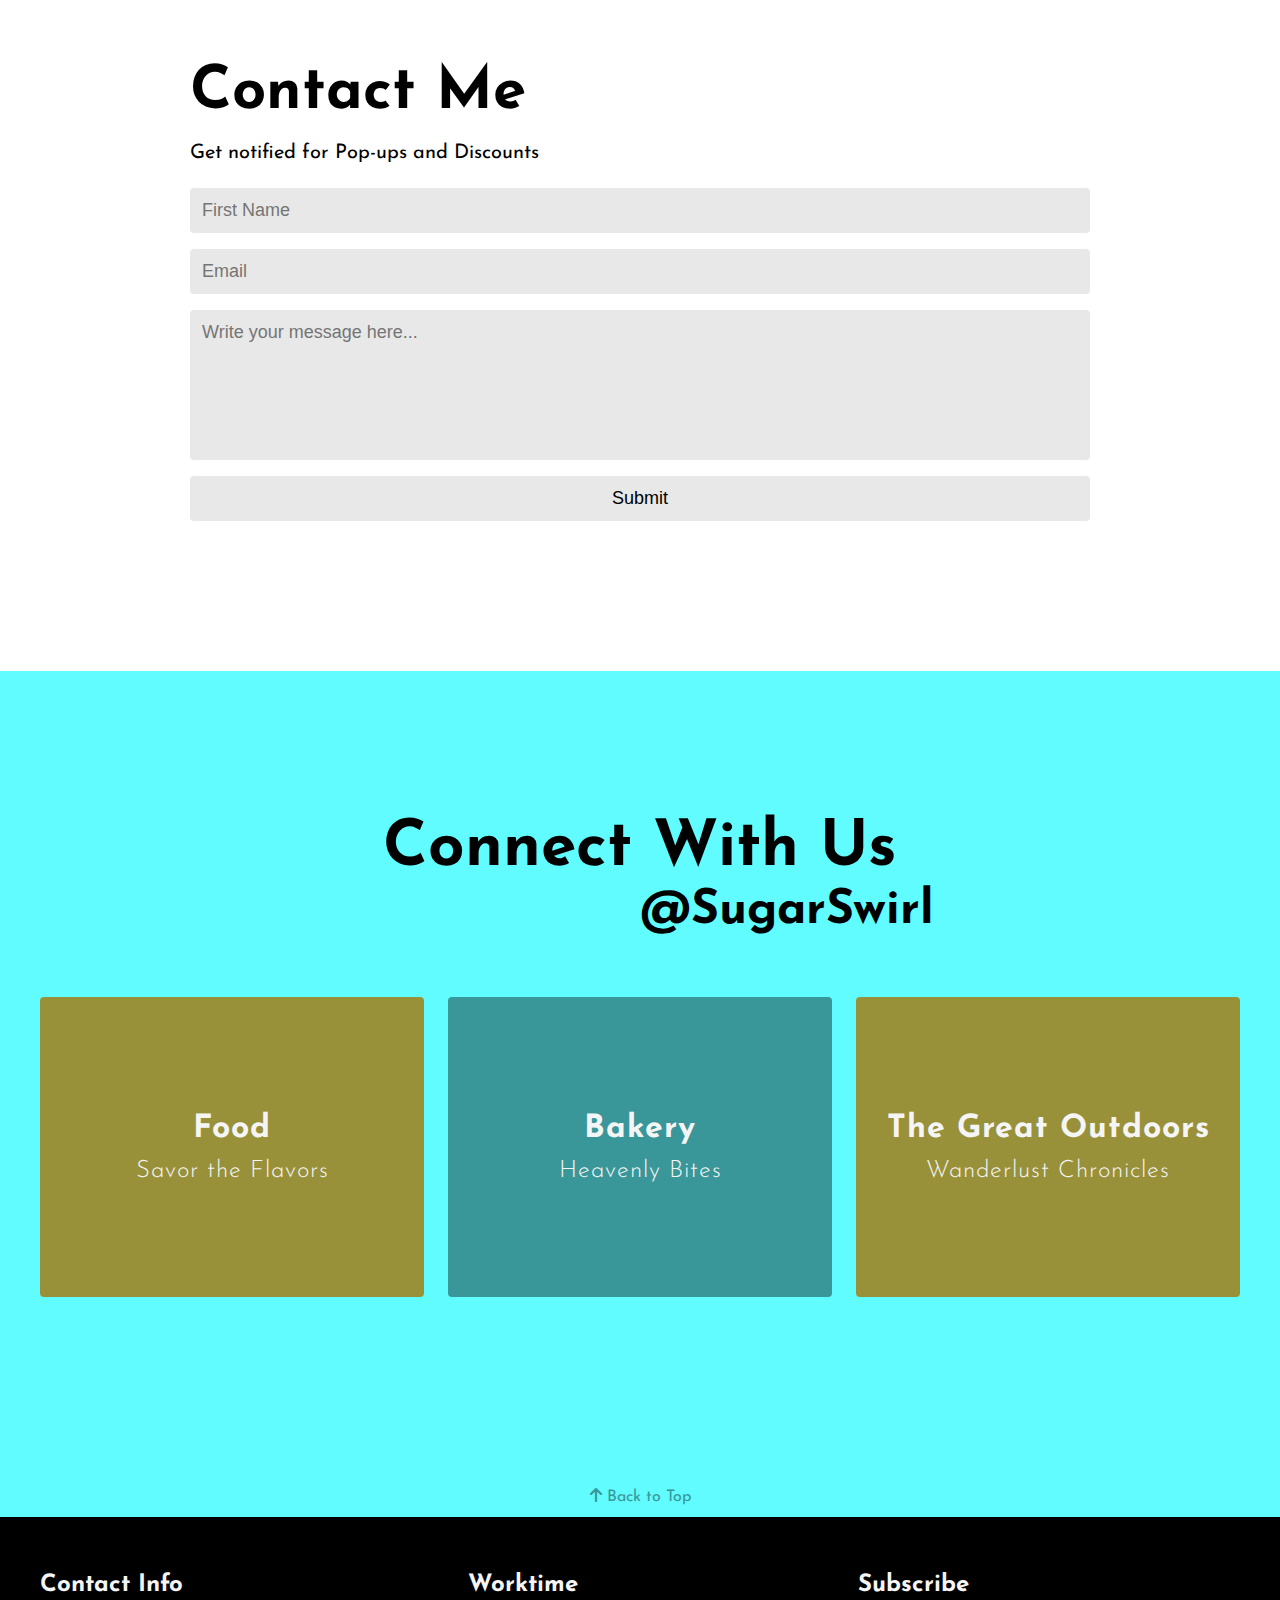
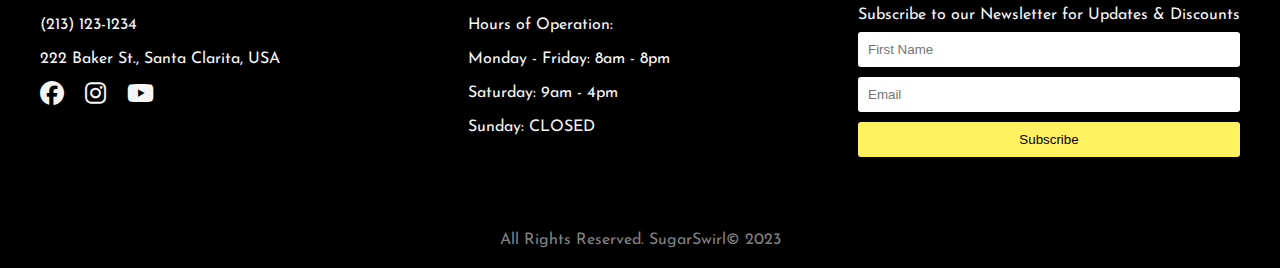
==== commit 41917770: "Figuring out active state for nav" ====
--- a/index.html
+++ b/index.html
@@ -275,7 +275,7 @@
     </footer>
 
     <div class="end">
-      <p>All rights reserved. Sugar Swirl &copy 2023</p>
+      <p>All Rights Reserved. SugarSwirl&copy 2023</p>
     </div>
 
 <script src="index.js"></script>
--- a/css/main.css
+++ b/css/main.css
@@ -99,7 +99,6 @@
 .nav-wrapper .logo h3 {
     color: var(--colr-secondary);
     font-size: 1.3rem;
-    font-weight: 300;
 }
 
 
@@ -115,16 +114,22 @@
 .nav-wrapper .main-menu .menu-list a {
     /* opacity: 1; */
     color: var(--colr-white);
-    font-size: 16px;
+    font-size: 18px;
     font-weight: 500;
     letter-spacing: 2px;
     text-decoration: none;
-    padding: 5px 20px;
+    width: 100%;
+    padding: 8px 16px;
     border-radius: 30px;
     transition: all 0.4s ease;
 }
 
-.nav-wrapper .menu-list a:hover {
+.nav-wrapper .main-menu .menu-list li a:focus, .nav-wrapper .main-menu .menu-list li a:active {
+    color: var(--colr-black);
+    background-color: var(--colr-white);
+}
+
+.nav-wrapper .main-menu .menu-list li a:hover {
     color: var(--colr-black);
     background-color: var(--colr-white);
 }
@@ -764,9 +769,6 @@
 }
 
 
-.main-menu .menu-list {display: none;}
-
-
 .nav-wrapper {
     padding: 0 10px;
     max-width: 810px;
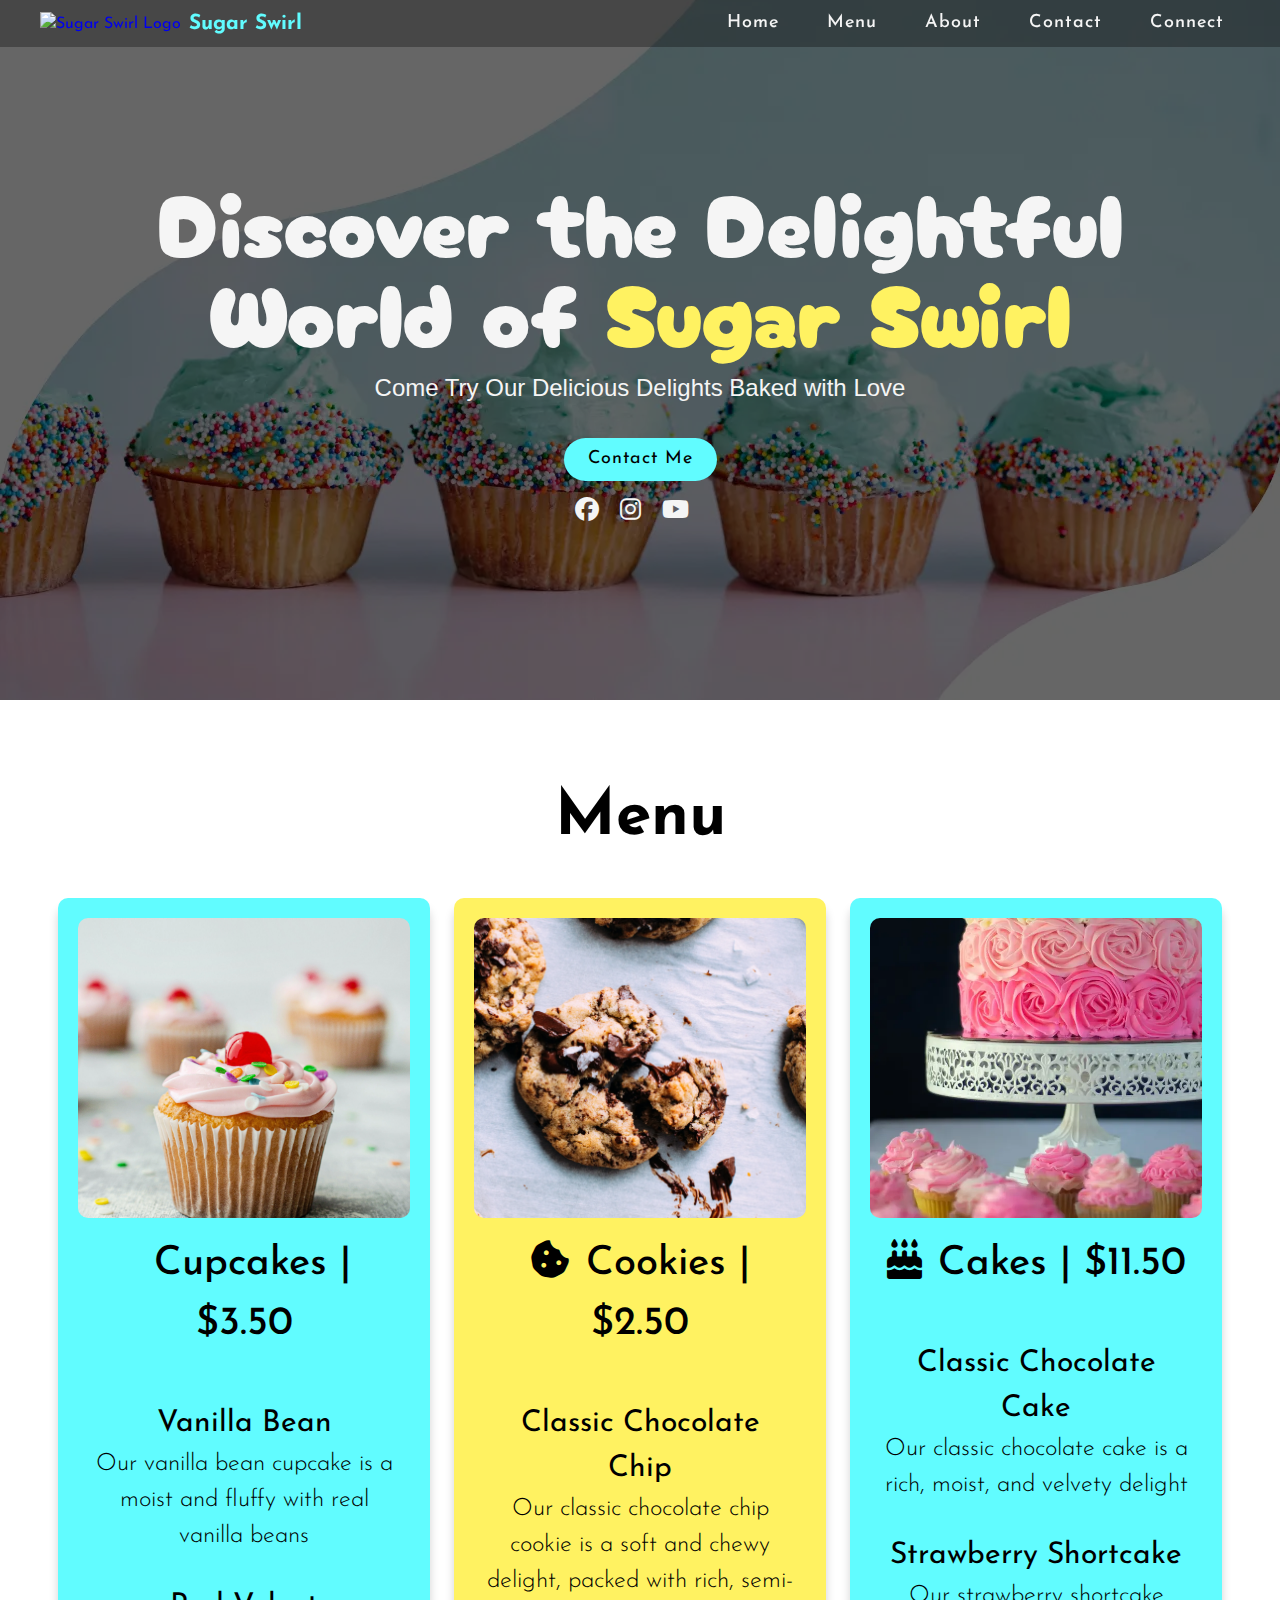
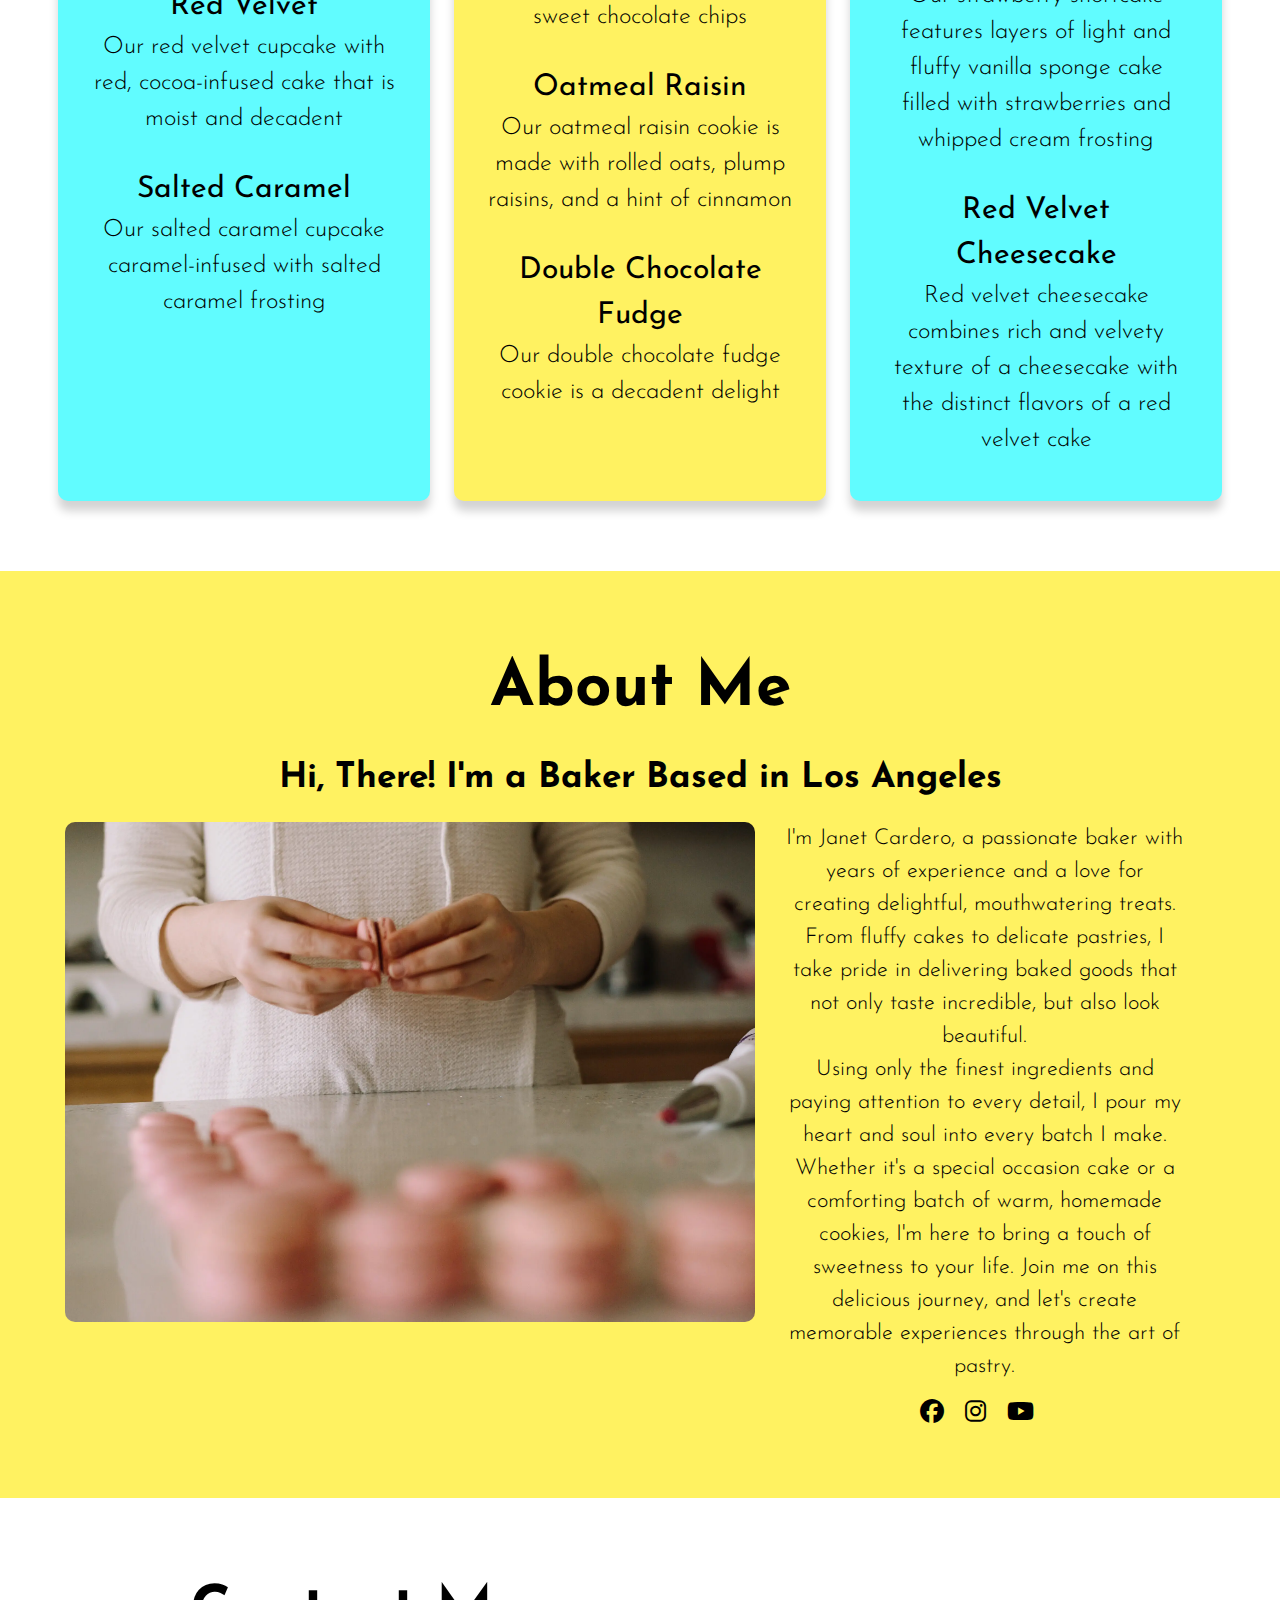
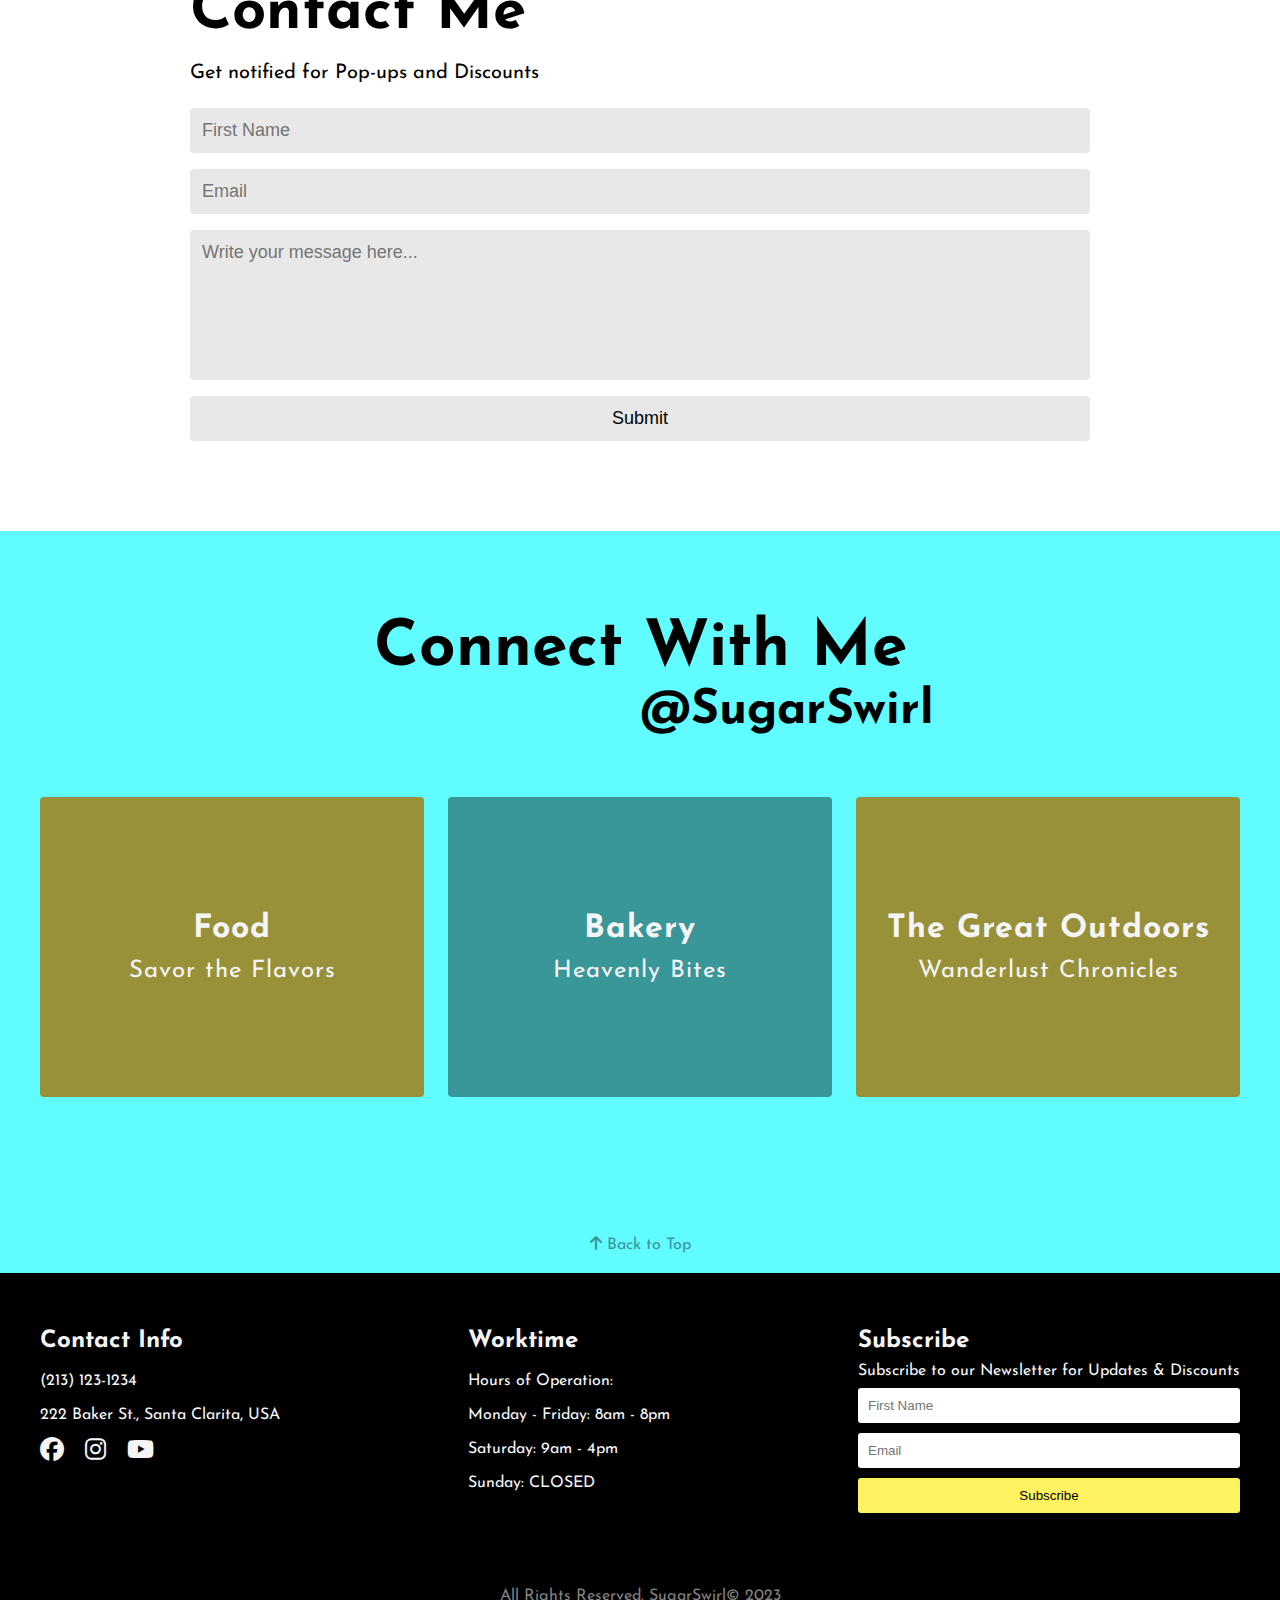
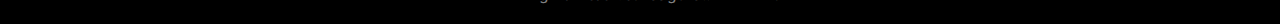
==== commit a1d9b4c1: "Updated mobile layout" ====
--- a/index.html
+++ b/index.html
@@ -208,7 +208,7 @@
     <section id="connect">
       <div class="popup-container">
         <div class="pop-content">
-          <h2>Connect With Us</h2>
+          <h2>Connect With Me</h2>
           <div class="popup-slider">
             <div class="pop-box box-1">
               <h3>Food</h3>
--- a/css/main.css
+++ b/css/main.css
@@ -111,12 +111,14 @@
     white-space: nowrap;
 }
 
-.nav-wrapper .main-menu .menu-list a {
+
+
+.nav-wrapper .main-menu .menu-list li a {
     /* opacity: 1; */
     color: var(--colr-white);
     font-size: 18px;
     font-weight: 500;
-    letter-spacing: 2px;
+    letter-spacing: 1px;
     text-decoration: none;
     width: 100%;
     padding: 8px 16px;
@@ -124,15 +126,14 @@
     transition: all 0.4s ease;
 }
 
-.nav-wrapper .main-menu .menu-list li a:focus, .nav-wrapper .main-menu .menu-list li a:active {
+.nav-wrapper .main-menu .menu-list li a:hover  {
     color: var(--colr-black);
     background-color: var(--colr-white);
 }
 
-.nav-wrapper .main-menu .menu-list li a:hover {
-    color: var(--colr-black);
-    background-color: var(--colr-white);
-}
+
+
+
 
 
 
@@ -244,7 +245,7 @@
 
 .product-container {
     font-family: 'Josefin Sans', sans-serif;
-    padding: 100px 40px;
+    padding: 70px 20px;
     margin-inline: auto;
     background-color: #fff;
 }
@@ -352,7 +353,7 @@
     flex-direction: column;
     justify-content: center;
     align-items: center;
-    padding: 50px 10px;
+    padding: 70px 20px;
     text-align: center;
     background-color: var(--colr-main);
 }
@@ -416,7 +417,7 @@
 
 /* Contact Form */
 .contact-container {
-    padding: 130px 0;
+    padding: 70px 0;
     background-color: #fff;
 }
 
@@ -488,7 +489,7 @@
     flex-direction: column;
     justify-content: center;
     align-items: center;
-    padding: 130px 0;
+    padding: 70px 0;
     color: var(--colr-black);
     background-color: var(--colr-secondary);
 }
@@ -597,11 +598,11 @@
 
 .pop-box p {
     font-size: 1.5rem;
-    font-weight: 300;
+    font-weight: 400;
 }
 
 .back-top {
-    padding: 0.5rem;
+    padding: 1rem;
     background-color: var(--colr-secondary);
     text-align: center;
 }
@@ -779,6 +780,10 @@
     height: auto;
 }
 
+.nav-wrapper .menu-list {
+    display: none;
+}
+
 
 .nav-wrapper .menu-list a {
     font-size: 15px;
@@ -880,23 +885,23 @@
 /* Contact */
 
 .contact-container {
+    padding: 70px 20px;
     background-color: var(--colr-greyish);
 }
-.contact-content {
+.contact-container .contact-content {
     display: flex;
     flex-direction: column;
     justify-content: center;
     align-items: center;
     width: 750px;
-    height: 40vh;
     background-color: transparent;
 }
 
 
-.contact-box {
+.contact-container .contact-content .contact-box {
     text-align: left;
     width: 100%;
-    padding: 20px;
+    /* padding: 70px 20px; */
 }
 
 .contact-text {
@@ -1157,6 +1162,10 @@
     flex-direction: column;
 }
 
+.product-container h2 {
+    font-size: 40px;
+}
+
 
 
 .product-box {
@@ -1180,7 +1189,7 @@
     justify-content: center;
     align-content: center;
     width: 100%;
-    padding: 100px 0px;
+    padding: 70px 0px;
     /* margin: 100px 0; */
     background-color: var(--colr-white);
 }
@@ -1194,39 +1203,65 @@
     width: 100%;
 }
 
-
-.contact-box {padding: 0;}
+.product-box .product-list h2 {
+    font-size: 2rem;
+}
+
+.product-box .product-list h3 {
+    font-size: 1.5rem;
+    font-weight: 400;
+}
+
+.product-box .product-list p {
+    font-size: 1.2rem;
+    font-weight: 300;
+}
+
+
+
 
 .contact-container {
     display: flex;
     justify-content: center;
     align-items: center;
     width: 100%;
-    height: 100vh;
-    padding: 0px;
+    padding: 70px 10px;
     margin: 100px 0;
     text-align: center;
     background-color: var(--colr-greyish);
     /* border: 3px solid dodgerblue; */
 }
 
-.contact-content {
-    display: flex;
-    flex-direction: column;
-    justify-content: center;
-    align-items: center;
-    width: 100%;
-    height: 100vh;
-    padding: 20px;
+.contact-container .contact-content {
+    display: flex;
+    flex-direction: column;
+    justify-content: center;
+    align-items: center;
+    width: 100%;
+    /* height: 100vh; */
+    padding: 0 20px;
     border-radius: 0;
-    max-width: 1200px;
+    /* max-width: 1200px; */
     /* background-color: var(--colr-main); */
 }
 
+.contact-container .contact-content .contact-box {padding: 0;}
+
+.contact-container .contact-content .contact-box h2 {
+    font-size: 40px;
+}
 
 .about-container {
-    padding: 50px 20px;
+    padding: 70px 20px;
     background-color: var(--colr-main);
+}
+
+.about-container h2 {
+    font-size: 40px;
+}
+
+.about-container h3 {
+    font-size: 24px;
 }
 
 
@@ -1254,16 +1289,21 @@
 
 .popup-container {
     height: 100%;
-    padding: 20px;
+    padding: 70px 20px;
+}
+
+.popup-container .pop-content h2 {
+    font-size: 50px;
 }
 
 .popup-container .pop-content h2::before {
     position: absolute;
     content: "@SugarSwirl";
-    font-size: 3rem;
+    font-size: 1.5rem;
     color: var(--colr-black);
-    left: 5%;
-    bottom: 0;
+    left: 25%;
+    bottom: 12%;
+    text-align: center;
     border-radius: 10px;
 }
 
@@ -1312,12 +1352,12 @@
     /* border: 1px solid red; */
 }
 
-.footer-container p {
-    font-size: 12px;
-}
-
-
-
-
-}
-
+.footer-boxes li, .footer-boxes a, .footer-boxes p {
+    font-size: 1.1rem;
+}
+
+
+
+
+}
+
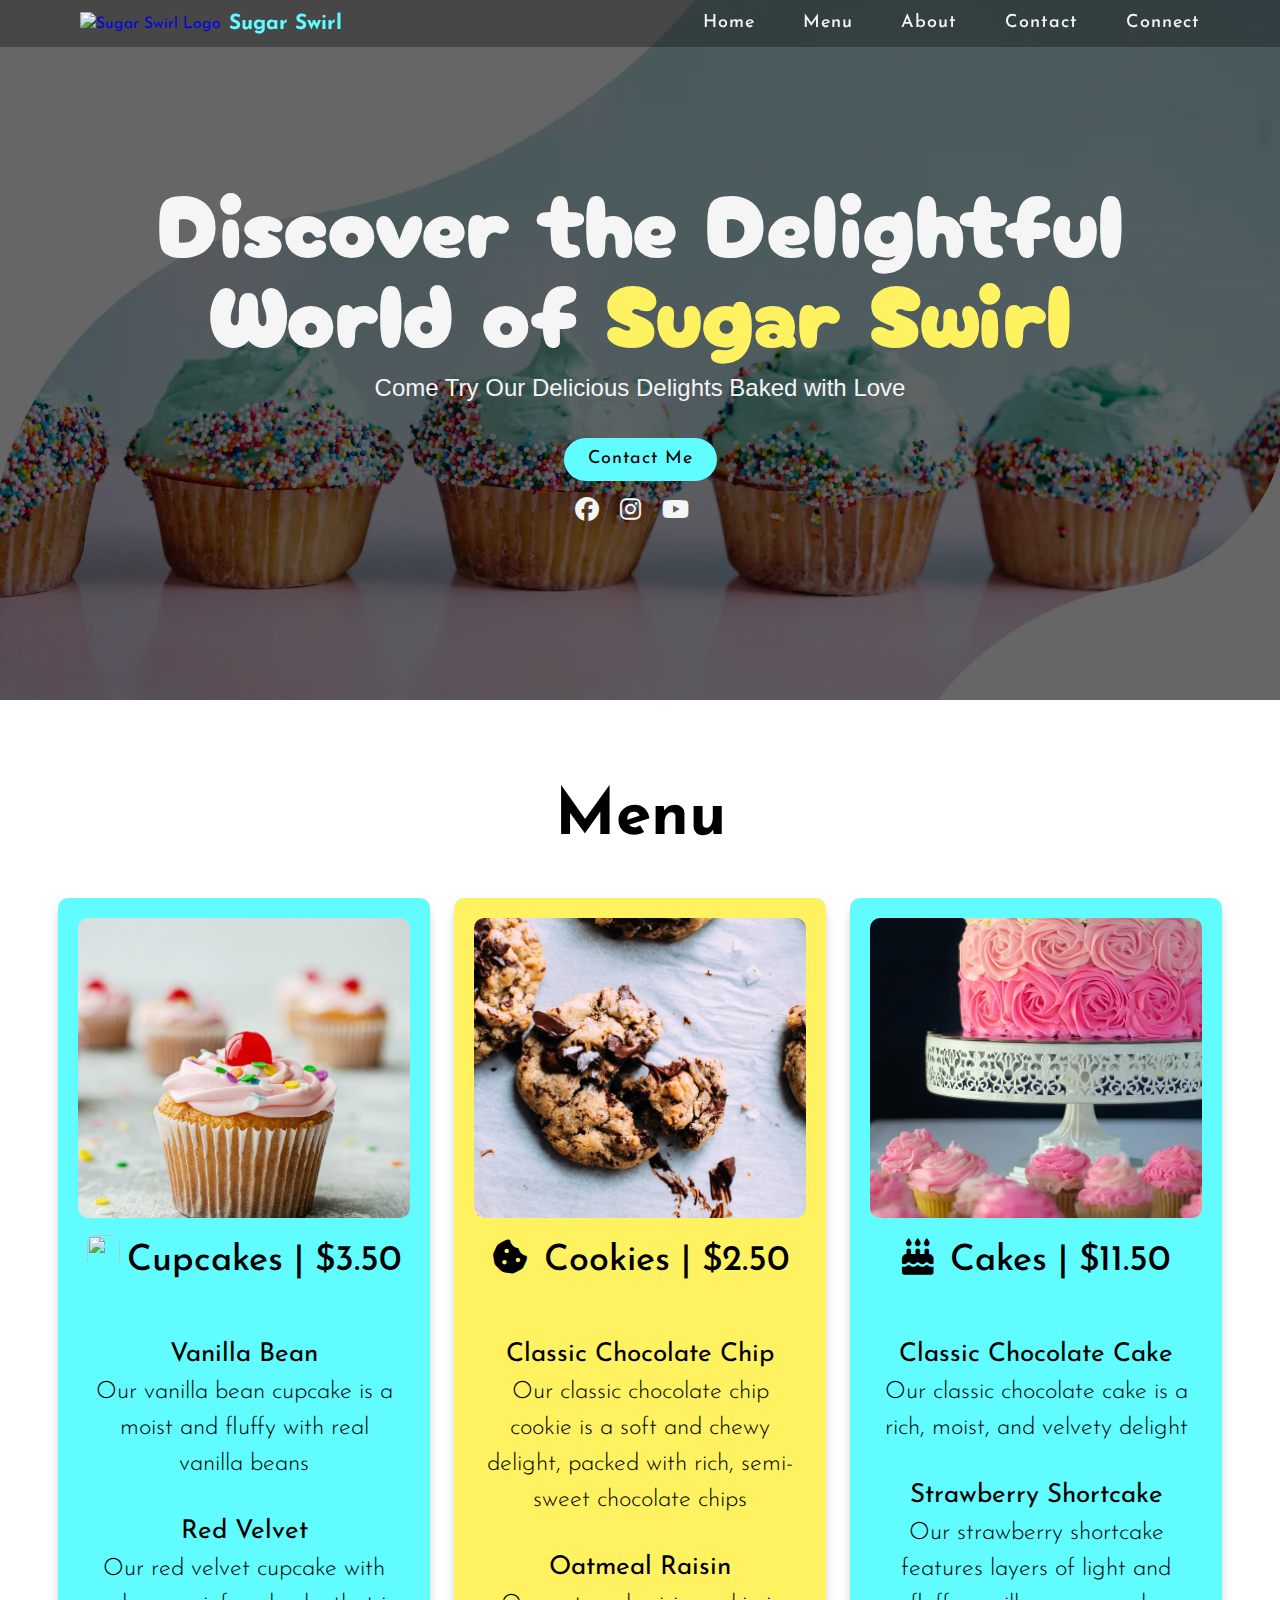
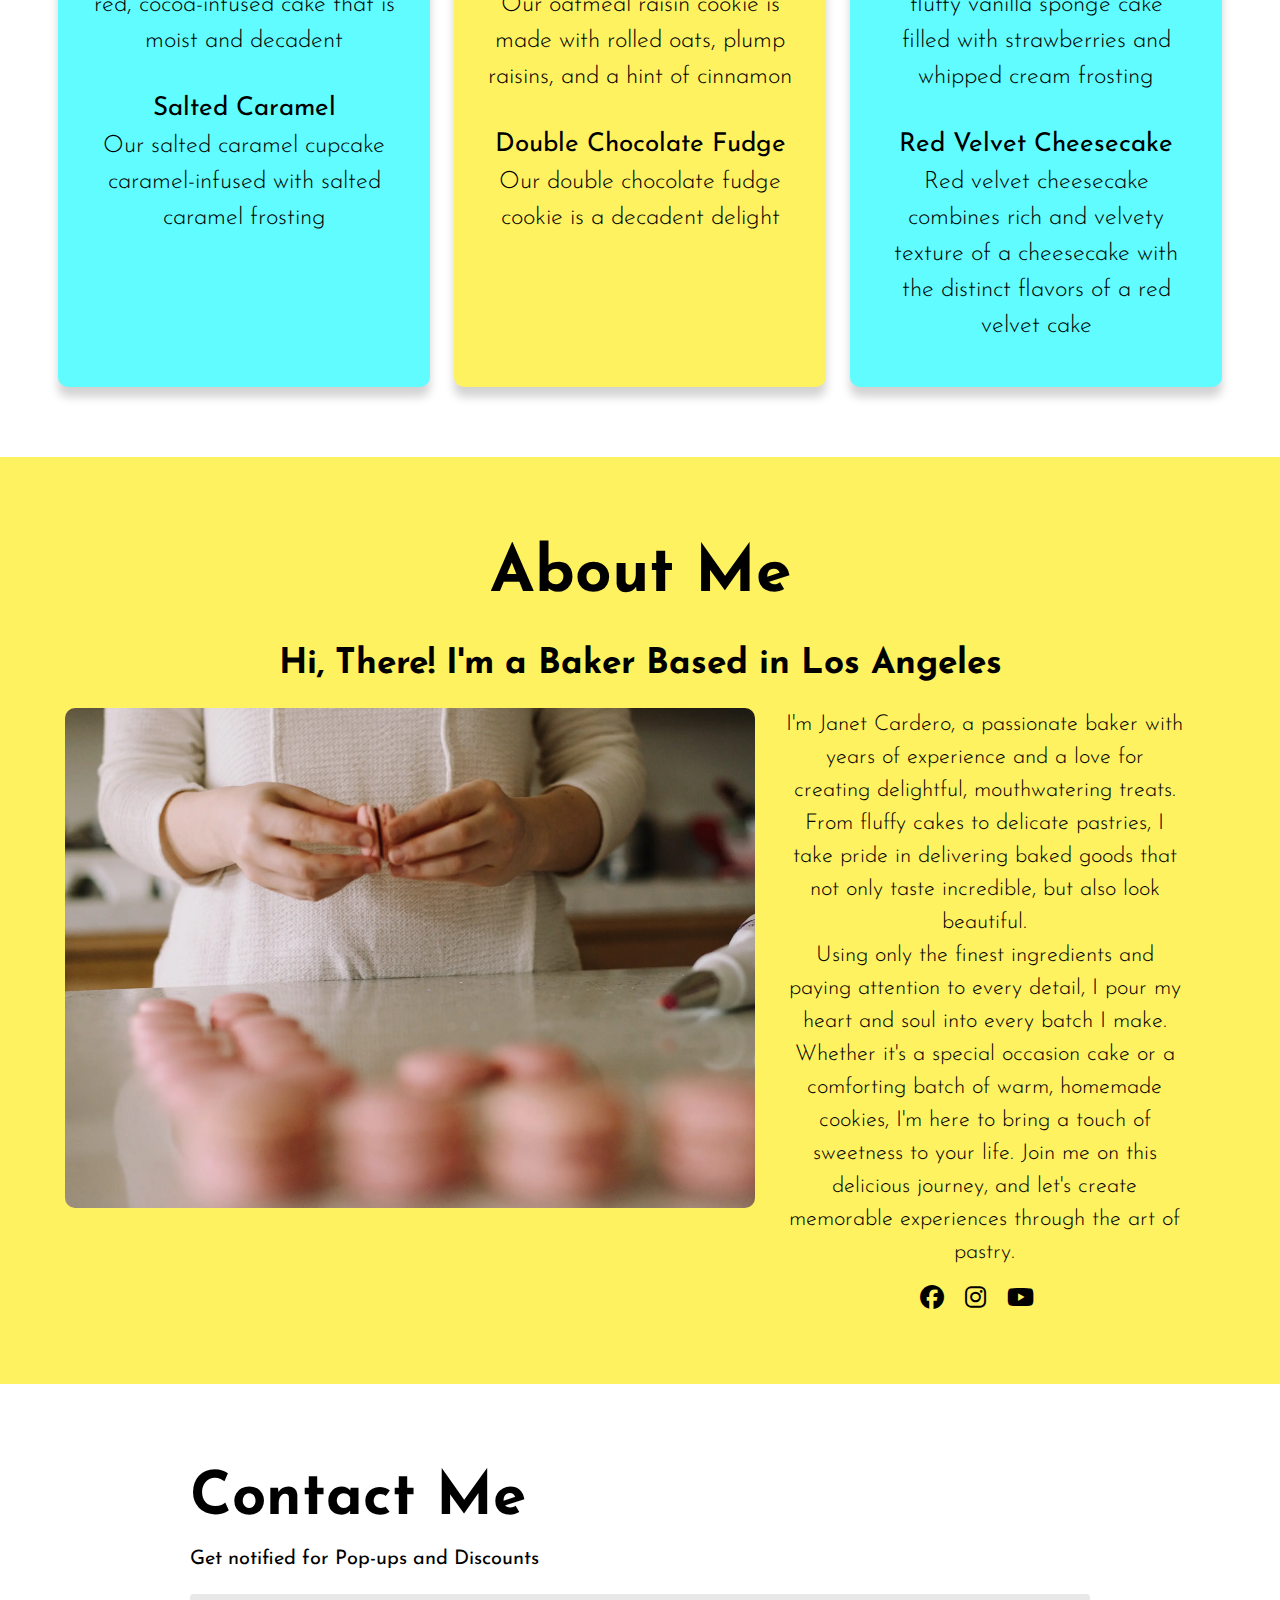
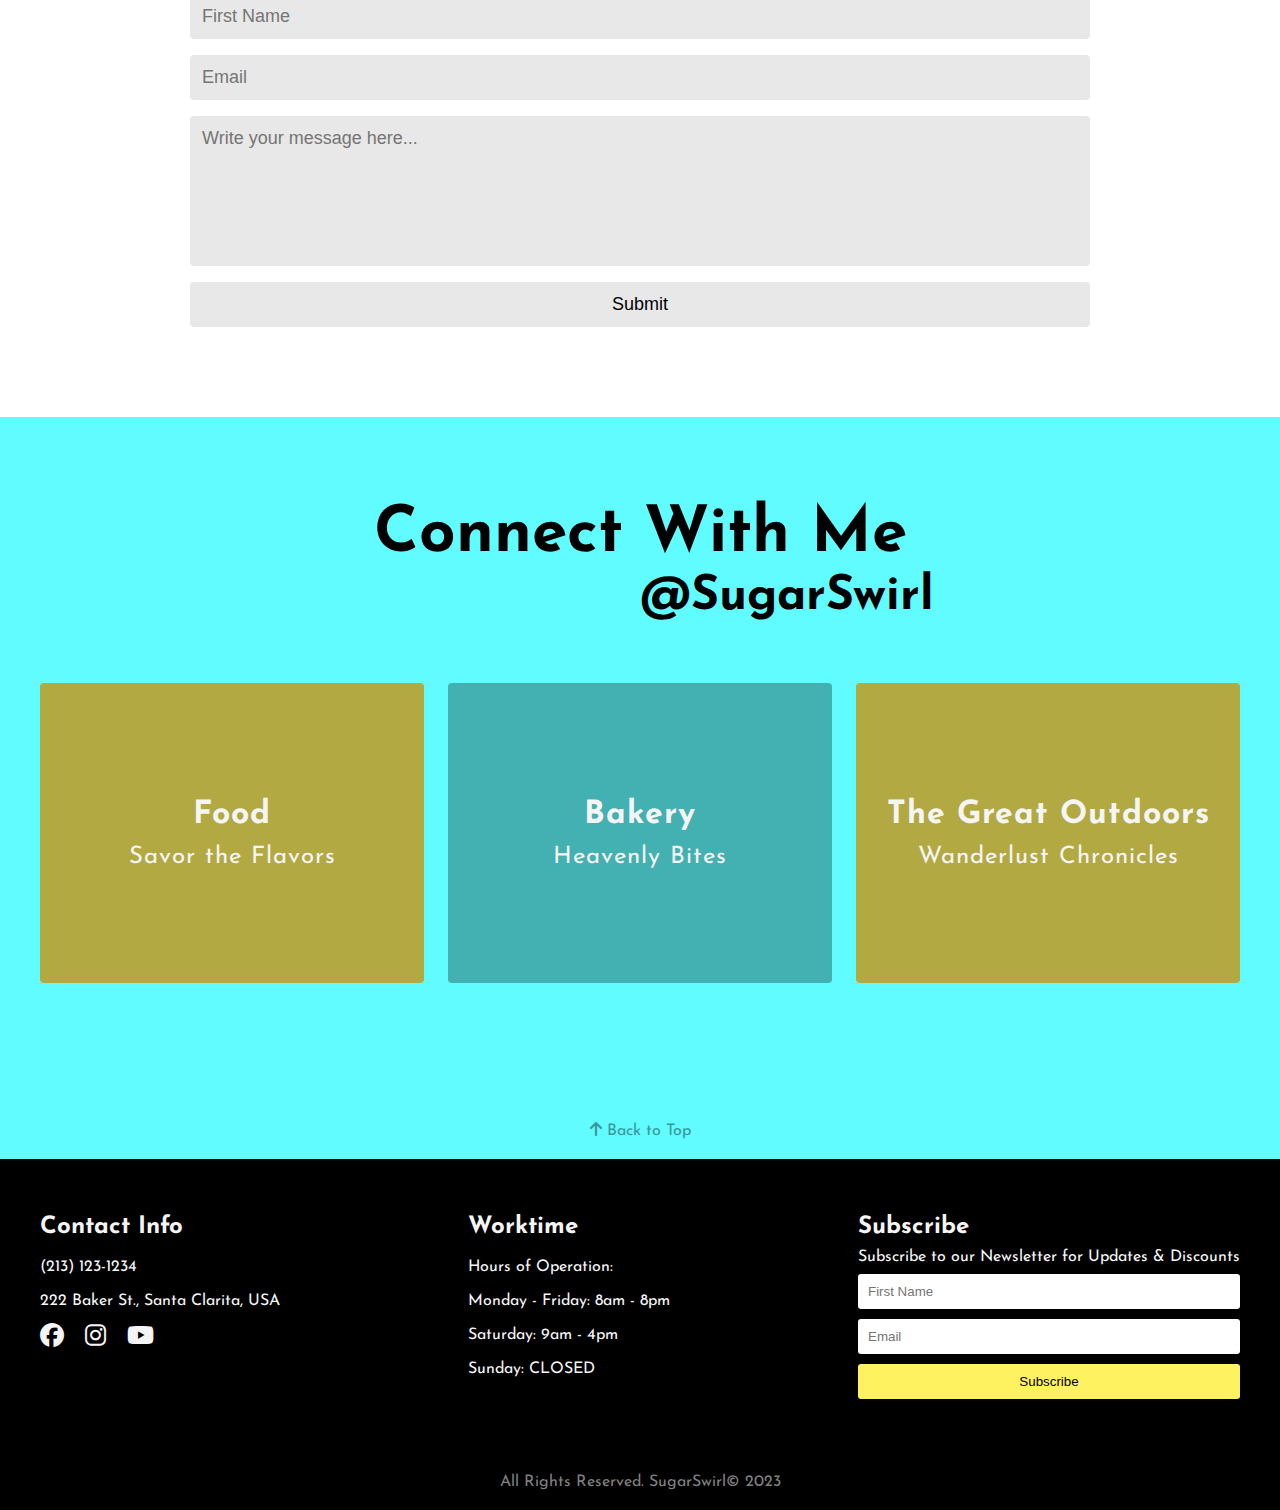
==== commit 24f5938c: "I added the Hotjar tag" ====
--- a/index.html
+++ b/index.html
@@ -6,6 +6,26 @@
     <meta name="viewport" content="width=device-width, initial-scale=1.0">
     <link rel="stylesheet" href="css/main.css">
     <link rel="stylesheet" href="https://cdnjs.cloudflare.com/ajax/libs/font-awesome/6.4.0/css/all.min.css">
+    <!-- Google tag (gtag.js) -->
+    <script async src="https://www.googletagmanager.com/gtag/js?id=G-GJ0FFVTG9R"></script>
+      <script>
+      window.dataLayer = window.dataLayer || [];
+      function gtag(){dataLayer.push(arguments);}
+      gtag('js', new Date());
+      gtag('config', 'G-GJ0FFVTG9R');
+    </script>
+
+    <!-- Hotjar Tracking Code for https://renedperez.com/ -->
+    <script>
+      (function(h,o,t,j,a,r){
+          h.hj=h.hj||function(){(h.hj.q=h.hj.q||[]).push(arguments)};
+          h._hjSettings={hjid:3533242,hjsv:6};
+          a=o.getElementsByTagName('head')[0];
+          r=o.createElement('script');r.async=1;
+          r.src=t+h._hjSettings.hjid+j+h._hjSettings.hjsv;
+          a.appendChild(r);
+      })(window,document,'https://static.hotjar.com/c/hotjar-','.js?sv=');
+    </script>
     <title>Sugar Swirl</title>
 </head>
 <body>
@@ -28,8 +48,8 @@
               <li><a href="#contact">Contact</a></li>
               <li><a href="#connect">Connect</a></li>
             </ul>
-            <i class="fa-solid fa-bars"></i>
-            <i class="fa-solid fa-x"></i>
+            <i class="btns fa-solid fa-bars"></i>
+            <i class="btns fa-solid fa-x"></i>
           </div>
           <!-- Mobile Menu -->
           <div class="mobile-container">
@@ -75,7 +95,7 @@
               <img src="img/treat8.webp" alt="">
             <div class="product-list">
               <a href="/pages/cupcakes/" target="_blank">
-                <h2><i style="margin-right:16px;" class="fa-sharp fa-regular fa-cupcake"></i>Cupcakes | <span>$3.50</h2>
+                <h2><img style="width:33px;height:35px;margin-right:7px" src="img/cupcake_icon.png" alt=""></i>Cupcakes | <span>$3.50</h2>
               </a>
             <div class="product">
               <a href="#">
--- a/css/main.css
+++ b/css/main.css
@@ -80,7 +80,7 @@
     display: flex;
     justify-content: space-between;
     align-items: center;
-    max-width: 1200px;
+    width: min(90%, 1200px);
     margin-inline: auto;
 }
 
@@ -93,6 +93,7 @@
 }
 
 .nav-wrapper .logo img {
+    margin-left: 1rem;
     width: 2rem;
 }
 
@@ -313,14 +314,14 @@
 }
 
 .product-box .product-list h2 {
-    font-size: 40px;
+    font-size: 36px;
     font-weight: 500;
     text-align: center;
     width: 100%;
 }
 
 .product-box .product-list h3 {
-    font-size: 30px;
+    font-size: 26px;
     font-weight: 400;
 }
 
@@ -545,7 +546,7 @@
 }
 
 .box-1 {
-    background-image: url('https://source.unsplash.com/random/?food&1/300x300');
+    background-image: url('https://i.ibb.co/jHvxrQF/food.jpg');
     background-position: center center;
     background-repeat: no-repeat;
     background-size: cover;
@@ -553,7 +554,7 @@
 }
 
 .box-2 {
-    background-image: url('https://source.unsplash.com/random/?bakery&1/300x300');
+    background-image: url('https://i.ibb.co/tLf6QLJ/bites.jpg');
     background-position: center center;
     background-repeat: no-repeat;
     background-size: cover;
@@ -561,7 +562,7 @@
 }
 
 .box-3 {
-    background-image: url('https://source.unsplash.com/random/?travel&1/300x300');
+    background-image: url('https://i.ibb.co/hZJygcZ/outdoors.jpg');
     background-position: center center;
     background-repeat: no-repeat;
     background-size: cover;
@@ -574,7 +575,7 @@
     width: 100%;
     height: 100%;
     border-radius: 4px;
-    background-color: rgba(0, 0, 0, 0.4);
+    background-color: rgba(0, 0, 0, 0.3);
 }
 
 .pop-box:nth-last-of-type(odd) {
@@ -707,30 +708,22 @@
     
 /* Mobile Menu */
 .mobile-container {
-    display: none;
+    position: absolute;
+    display: flex;
     right: 0;
     top: 100%;
     width: 60%;
     height: 100vh;
-    /* background-color: rgba(0, 0, 0, 0.8); */
     background-color: rgba(0, 0, 0, 0.8);
     z-index: 9999;
-    animation: dino 0.4s ease;
-}
-
-@keyframes dino {
-    from {
-        width: 0%;
-    }
-    to {
-        width: 60%;
-    }
-    
+    transform: translateX(110%);
+    transition: transform .9s ease-in-out;
 }
 
 .mobile-container.show {
-    position: absolute;
-    display: flex;
+    /* position: absolute;
+    display: flex; */
+    transform: translate3d(0, 0, 0);
 }
 
 .mobile-container .mobile-menu {
@@ -1038,30 +1031,23 @@
 /* Mobile Menu */
 
 .mobile-container {
-    display: none;
+    position: absolute;
+    display: flex;
     right: 0;
     top: 100%;
     width: 60%;
     height: 100vh;
-    /* background-color: rgba(0, 0, 0, 0.8); */
     background-color: rgba(0, 0, 0, 0.8);
     z-index: 9999;
-    animation: pop 0.4s ease;
-}
-
-@keyframes pop {
-    from {
-        width: 0%;
-    }
-    to {
-        width: 60%;
-    }
-    
-}
+    transform: translateX(110%);
+    transition: transform .8s ease-in-out;
+}
+
 
 .mobile-container.show {
-    position: absolute;
-    display: flex;
+    /* position: absolute; */
+    /* display: block; */
+    transform: translate3d(0, 0, 0);
 }
 
 .mobile-container .mobile-menu {
@@ -1110,8 +1096,8 @@
 }
 
 .nav-wrapper .menu-list a {
-    display: none;
-} */ 
+    display: block;
+}
 
 
 /* Hero Section */
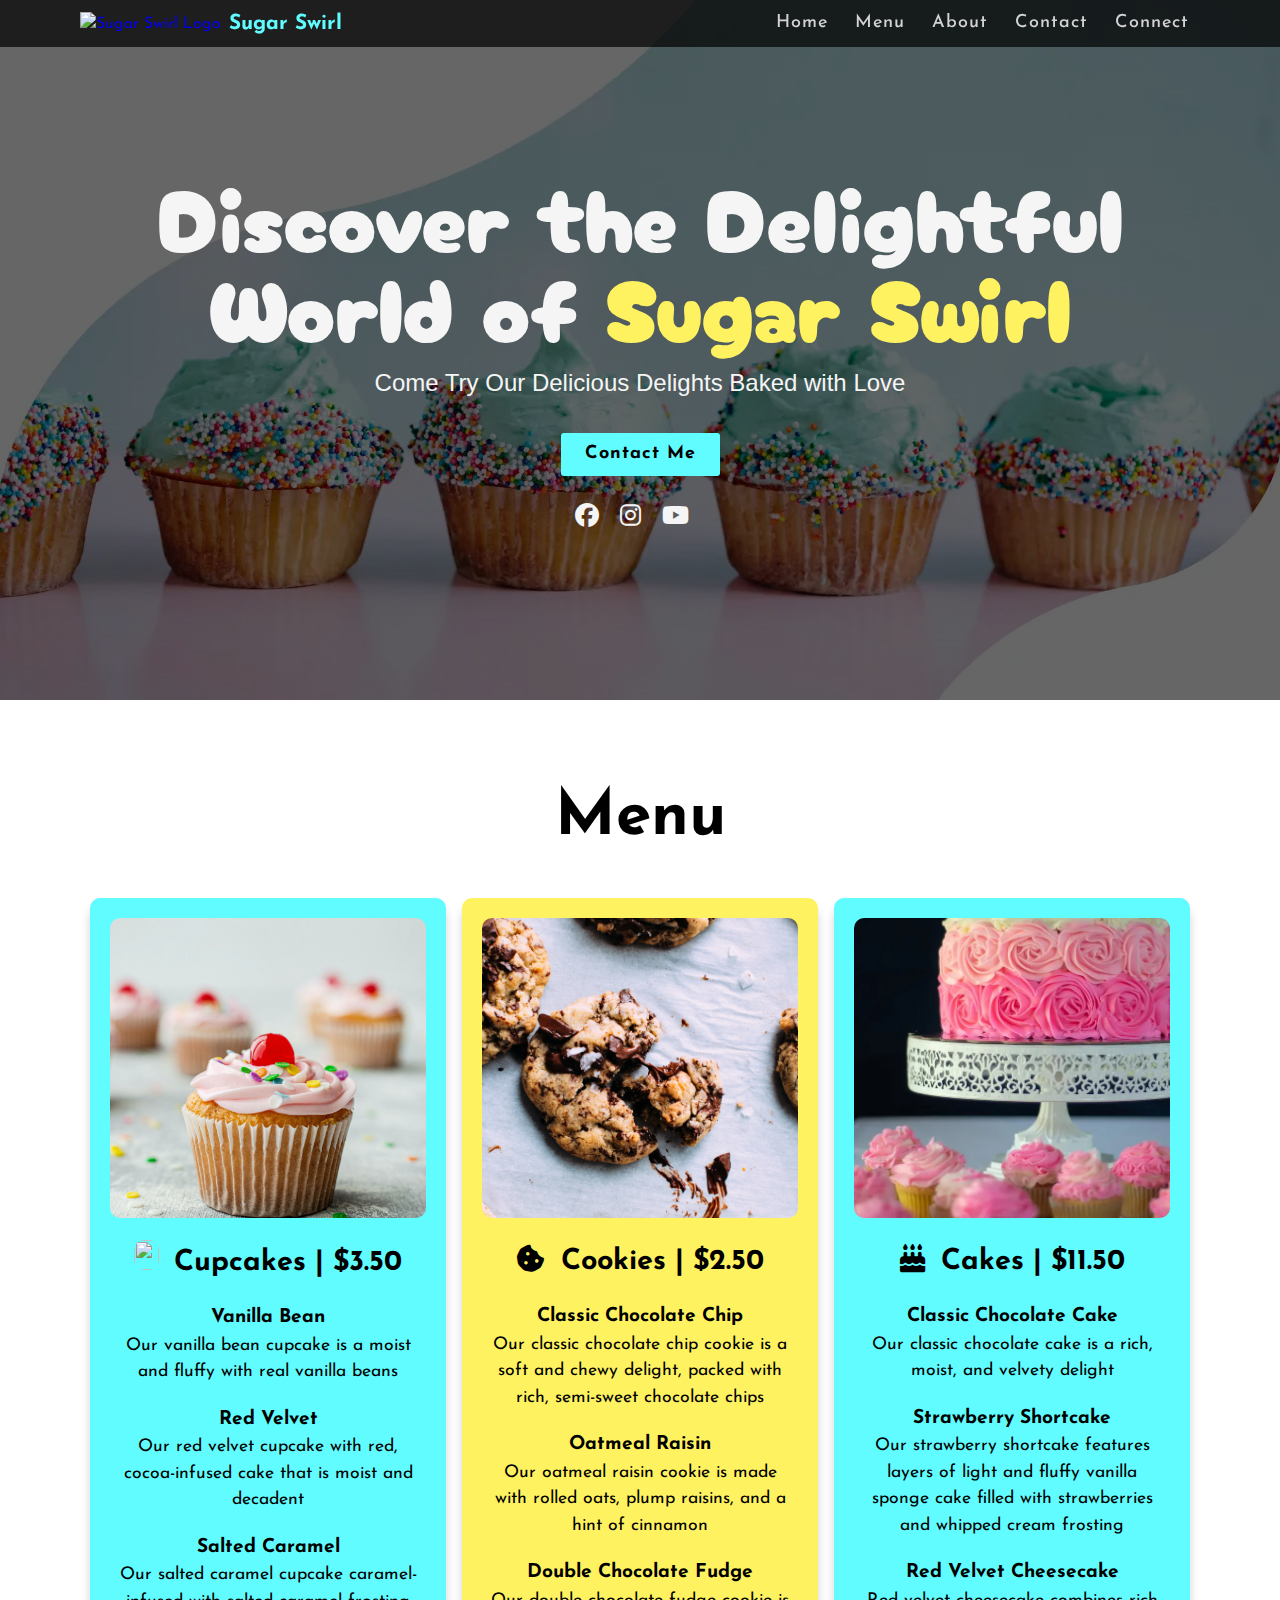
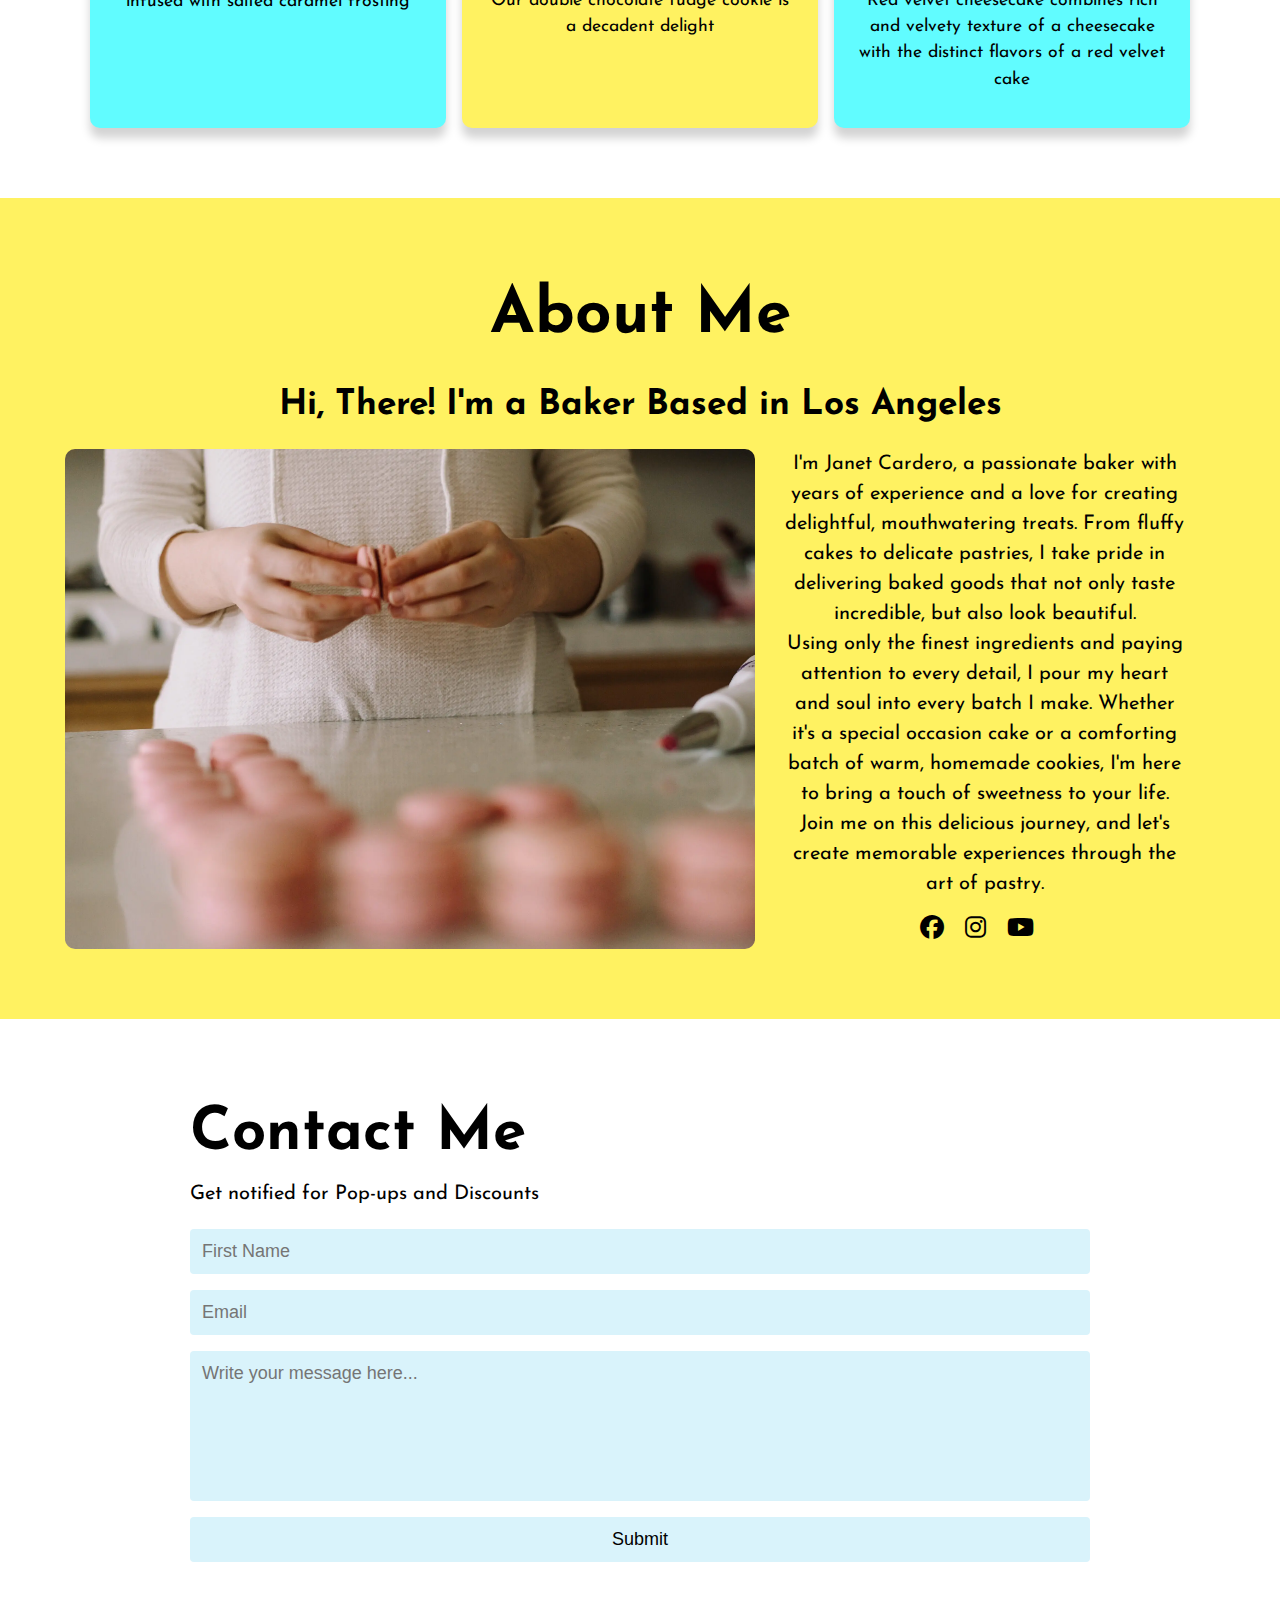
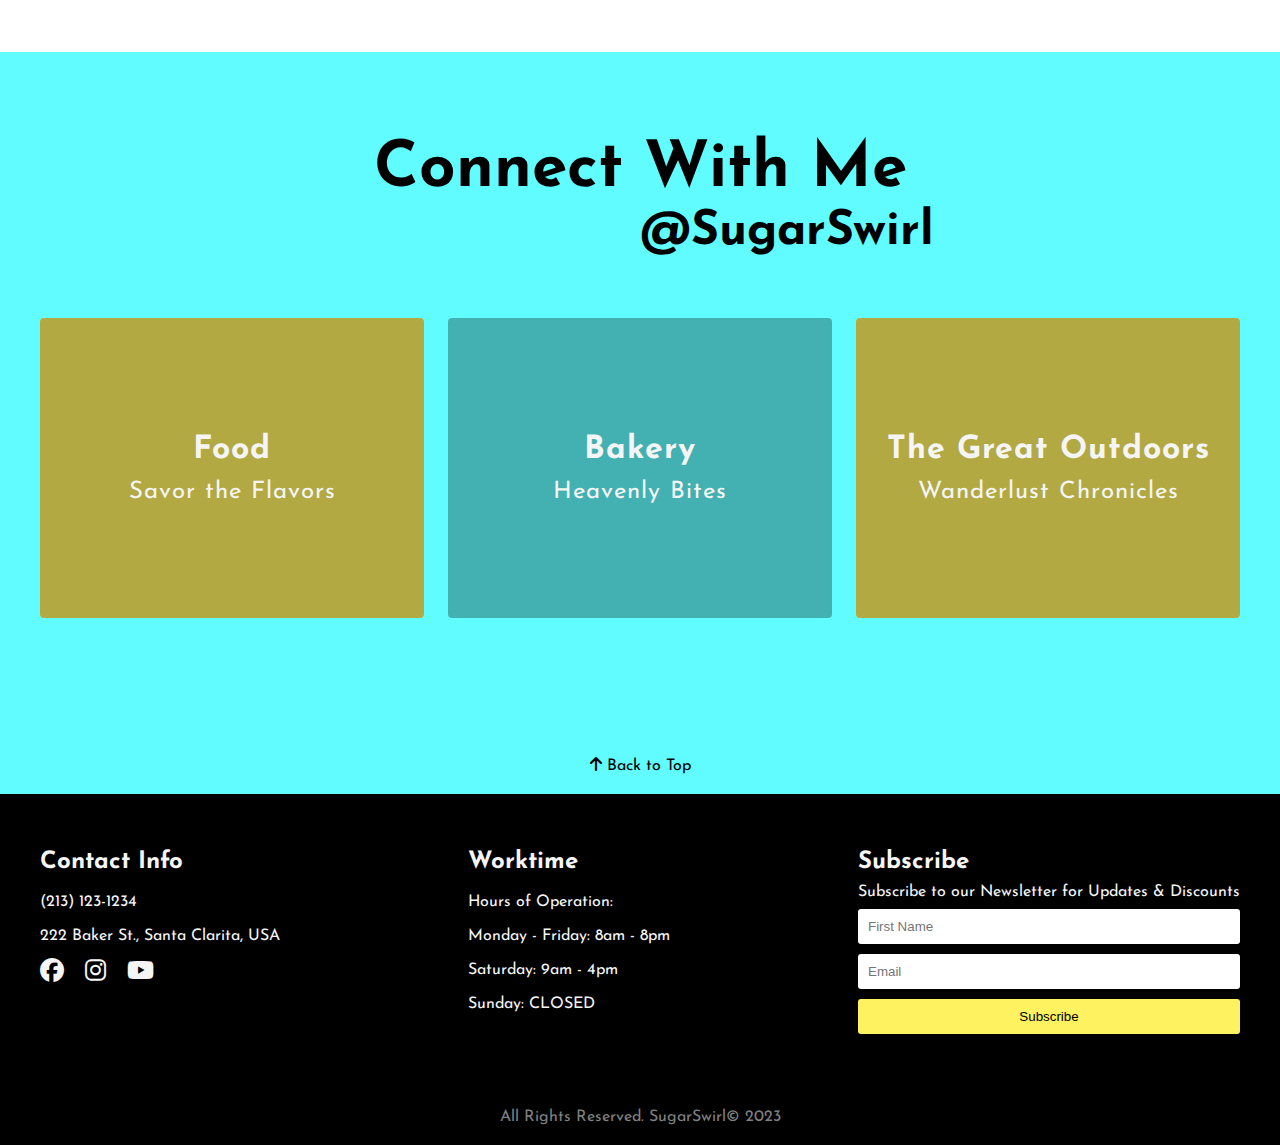
==== commit d61b2025: "I adjusted the menu cards" ====
--- a/index.html
+++ b/index.html
@@ -55,12 +55,21 @@
           <div class="mobile-container">
             <div class="mobile-menu">
               <ul class="menu">
+                <a href="#menu"><i style="margin-right:2px;" class="fa-solid fa-cookie-bite"></i>rder Today!</a>
+             
+                <!-- <h2>Order Today!</h2> -->
+                <!-- <i class="fa-sharp fa-solid fa-cart-shopping" style="color: var(--colr-secondary);padding-right: 1em;text-align: left;">  Order Today!</i> -->
                 <li><a href="#">Home</a></li>
                 <li><a href="#menu">Menu</a></li>
                 <li><a href="#about">About</a></li>
                 <li><a href="#contact">Contact</a></li>
                 <li><a href="#connect">Connect</a></li>
               </ul>
+              <div class="mobile__hero-icons">
+                <i class="fa-brands fa-facebook"></i>
+                <i class="fa-brands fa-instagram"></i>
+                <i class="fa-brands fa-youtube"></i>
+              </div>
             </div>
           </div>
         </div>
@@ -95,7 +104,7 @@
               <img src="img/treat8.webp" alt="">
             <div class="product-list">
               <a href="/pages/cupcakes/" target="_blank">
-                <h2><img style="width:33px;height:35px;margin-right:7px" src="img/cupcake_icon.png" alt=""></i>Cupcakes | <span>$3.50</h2>
+                <h2><img style="width:25px;height:30px;margin-right:15px;" src="img/cupcake_icon.png" alt="">Cupcakes | <span>$3.50</h2>
               </a>
             <div class="product">
               <a href="#">
@@ -151,6 +160,7 @@
           </div>
         </div>
         <!-- /Cookies -->
+
         <!-- Cakes -->
         <div class="product-box">
           <img src="img/treat13.webp" alt="">
--- a/css/main.css
+++ b/css/main.css
@@ -71,7 +71,9 @@
 .header-container {
     position: fixed;
     width: 100%;
-    background-color: rgba(0, 0, 0, 0.3);
+    /* background-color: rgba(0, 0, 0, 0.3); */
+    background-color: rgba(0, 0, 0, 0.7);
+    
     z-index: 99;
 }
 
@@ -106,9 +108,10 @@
 
 .nav-wrapper .menu-list {
     display: flex;
-    justify-content: center;
-    align-items: center;
-    gap: 1rem;
+    /* justify-content: space-between;
+    align-items: center; */
+    /* gap: 1rem; */
+    width: 100%;
     white-space: nowrap;
 }
 
@@ -116,20 +119,24 @@
 
 .nav-wrapper .main-menu .menu-list li a {
     /* opacity: 1; */
-    color: var(--colr-white);
+    /* color: var(--colr-white); */
+    color: #d3d3d3;
     font-size: 18px;
     font-weight: 500;
     letter-spacing: 1px;
     text-decoration: none;
     width: 100%;
-    padding: 8px 16px;
-    border-radius: 30px;
-    transition: all 0.4s ease;
+    margin-right: 1.5em;
+    padding: 0 0 22px 0;
+    /* border-radius: 3px; */
+    /* transition: all 0.4s ease; */
 }
 
 .nav-wrapper .main-menu .menu-list li a:hover  {
-    color: var(--colr-black);
-    background-color: var(--colr-white);
+    color: #fff;
+    /* color: var(--colr-black); */
+    /* border-bottom: 2px solid #fff; */
+    /* background-color: #fff; */
 }
 
 
@@ -220,10 +227,11 @@
 
 .hero-container .hero-content .hero-text a {
     font-size: 18px;
+    font-weight: 700;
     letter-spacing: 1px;
-    margin: 1rem 0;
+    margin: 1rem 0 1.5em 0;
     padding: 8px 24px;
-    border-radius: 30px;
+    border-radius: 3px;
     color: var(--colr-black);
     background-color: var(--colr-secondary);
     text-decoration: none;
@@ -257,25 +265,26 @@
     margin-bottom: 32px;
 }
 
-.product a {
-    font-size: 1.2rem;
-}
+/* .product a {
+    font-size: 1rem;
+    font-size: 700;
+} */
 
 .box1 {
     display: flex;
     justify-content: center;
-    gap: 1.5rem;
-    max-width: 1200px;
+    gap: 1em;
+    max-width: 1100px;
     margin-inline: auto;
 }
 
-.box1 h2 {
-    font-size: 40px;
+/* .box1 h2 {
+    font-size: 90px;
     margin-inline: auto;
-}
+} */
 
 .product-box {
-    width: 31%;
+    width: 100%;
     padding: 20px;
     border-radius: 10px;
     box-shadow: 0 10px 10px lightgrey;
@@ -305,29 +314,31 @@
 }
 
 .product-box .product-list {
-    display: flex;
-    flex-direction: column;
-    justify-content: center;
-    align-items: center;
-    /* line-height: 1.6; */
-    padding: 8px;
+    /* display: flex;
+    flex-direction: column;
+    justify-content: center;
+    align-items: center;
+    line-height: 1.6;
+    padding: 8px; */
 }
 
 .product-box .product-list h2 {
-    font-size: 36px;
-    font-weight: 500;
+    font-size: 1.8em;
+    font-weight: 900;
     text-align: center;
-    width: 100%;
+    margin: .5em 0;
+    /* width: 100%; */
 }
 
 .product-box .product-list h3 {
-    font-size: 26px;
+    font-size: 1.2em;
+    font-weight: 700;
+    margin-bottom: 0;
+}
+
+.product-box .product-list p {
+    font-size: 1.1em;
     font-weight: 400;
-}
-
-.product-box .product-list p {
-    font-size: 24px;
-    font-weight: 300;
 }
 
 
@@ -400,9 +411,9 @@
 
 
 .about-container .about-content .about-text p {
-    font-size: 22px;
-    font-weight: 300;
-    /* line-height: 1.4; */
+    font-size: 20px;
+    font-weight: 400;
+    line-height: 30px;
     /* margin: 24px 0; */
 }
 
@@ -464,7 +475,6 @@
     width: 100%;
     padding: 10px 0;
 }
-
 
 
 .contact input, .contact textarea {
@@ -476,7 +486,8 @@
     outline: none;
     border-radius: 4px;
     resize: none;
-    background-color: var(--colr-greyish);
+    /* background-color: var(--colr-greyish); */
+    background-color:rgb(217, 243, 251);
 }
 
 
@@ -609,7 +620,8 @@
 }
 
 .back-top a {
-    color: hsl(181, 46%, 41%);
+    /* color: hsl(181, 46%, 41%); */
+    color: #000;
 }
 
 
@@ -710,14 +722,19 @@
 .mobile-container {
     position: absolute;
     display: flex;
+    justify-content: center;
+    align-items: flex-start;
     right: 0;
     top: 100%;
-    width: 60%;
+    width: 50%;
     height: 100vh;
-    background-color: rgba(0, 0, 0, 0.8);
+    line-height: 40px;
+    padding: 0 0 0 16px;
+    backdrop-filter: blur(5px);
+    background-color: rgba(0, 0, 0, 0.7);
     z-index: 9999;
     transform: translateX(110%);
-    transition: transform .9s ease-in-out;
+    transition: transform .6s ease-in-out;
 }
 
 .mobile-container.show {
@@ -729,22 +746,32 @@
 .mobile-container .mobile-menu {
     width: 100%;
     margin-inline: auto;
-}
-
-.mobile-container .mobile-menu .menu {
-    text-align: center;
+
+}
+
+.mobile-container .mobile-menu .menu  {
     padding: 0;
     padding: 1rem 0;
 }
 
+.mobile-container .mobile-menu .menu i {
+    text-align: left;
+    margin: 0;
+    font-size: 1em;
+    color: var(--colr-white);
+}
+
 
 .mobile-container .mobile-menu .menu a {
     font-size: 1.5rem;
-    color: var(--colr-secondary);
+    font-weight: 300;
+    color: var(--colr-white);
 }
 
 .mobile-container .mobile-menu .menu li {
-    margin: 2rem 0;
+    text-align: left;
+    border-bottom: 1px solid var(--colr-secondary);
+    /* padding-bottom: 1px; */
 }
 
 
@@ -760,6 +787,11 @@
     color: var(--colr-white);
     font-size: 24px;
     cursor: pointer;
+}
+
+
+.mobile__hero-icons {
+    color: var(--colr-white);
 }
 
 
@@ -856,11 +888,13 @@
     object-fit: cover;
     border-radius: 10px;
     width: 50%;
+    height: 100%;
     z-index: 0;
 }
 
 .product-box .product-list {
     display: flex;
+    flex-direction: column;
     justify-content: space-between;
     align-items: center;
     padding: 8px;
@@ -879,7 +913,7 @@
 
 .contact-container {
     padding: 70px 20px;
-    background-color: var(--colr-greyish);
+    background-color:#fff;
 }
 .contact-container .contact-content {
     display: flex;
@@ -897,6 +931,7 @@
     /* padding: 70px 20px; */
 }
 
+
 .contact-text {
     margin: 5px 0;
 }
@@ -917,12 +952,9 @@
     
 }
 
-
-
 .contact input, .contact textarea {
-    font-size: 17px;
-    resize: none;
-    background-color: #fff;
+    /* background-color: var(--colr-greyish); */
+    background-color:rgb(217, 243, 251);
 }
 
 /* input[type='submit'] {
@@ -1037,10 +1069,9 @@
     top: 100%;
     width: 60%;
     height: 100vh;
-    background-color: rgba(0, 0, 0, 0.8);
     z-index: 9999;
     transform: translateX(110%);
-    transition: transform .8s ease-in-out;
+    /* transition: transform .6s ease-in-out; */
 }
 
 
@@ -1056,15 +1087,15 @@
 }
 
 .mobile-container .mobile-menu .menu {
-    text-align: center;
+    text-align: left;
     padding: 0;
-    padding: 1rem 0;
+    padding: 1rem 0 0 0;
 }
 
 
 .mobile-container .mobile-menu .menu a {
     font-size: 1.5rem;
-    color: var(--colr-secondary);
+    font-weight: 300;
 }
 .mobile-container .mobile-menu .menu li {
     margin: 2rem 0;
@@ -1120,7 +1151,7 @@
 }
 
 .hero-container .hero-content .hero-text h1 {
-    font-size: 58px;
+    font-size: 50px;
     padding: 0 10px;
     margin: 0px 0 0 0;
 }
@@ -1151,7 +1182,6 @@
 .product-container h2 {
     font-size: 40px;
 }
-
 
 
 .product-box {
@@ -1166,7 +1196,7 @@
     overflow: hidden;
 }
 
-.product-box img {border-radius:0;width: 100%;}
+.product-box img {border-radius:0;width: 100%;height: 300px}
 
 
 
@@ -1195,16 +1225,13 @@
 
 .product-box .product-list h3 {
     font-size: 1.5rem;
+    font-weight: 600;
+}
+
+.product-box .product-list p {
+    font-size: 1rem;
     font-weight: 400;
 }
-
-.product-box .product-list p {
-    font-size: 1.2rem;
-    font-weight: 300;
-}
-
-
-
 
 .contact-container {
     display: flex;
@@ -1214,7 +1241,7 @@
     padding: 70px 10px;
     margin: 100px 0;
     text-align: center;
-    background-color: var(--colr-greyish);
+    /* background-color: var(--colr-greyish); */
     /* border: 3px solid dodgerblue; */
 }
 
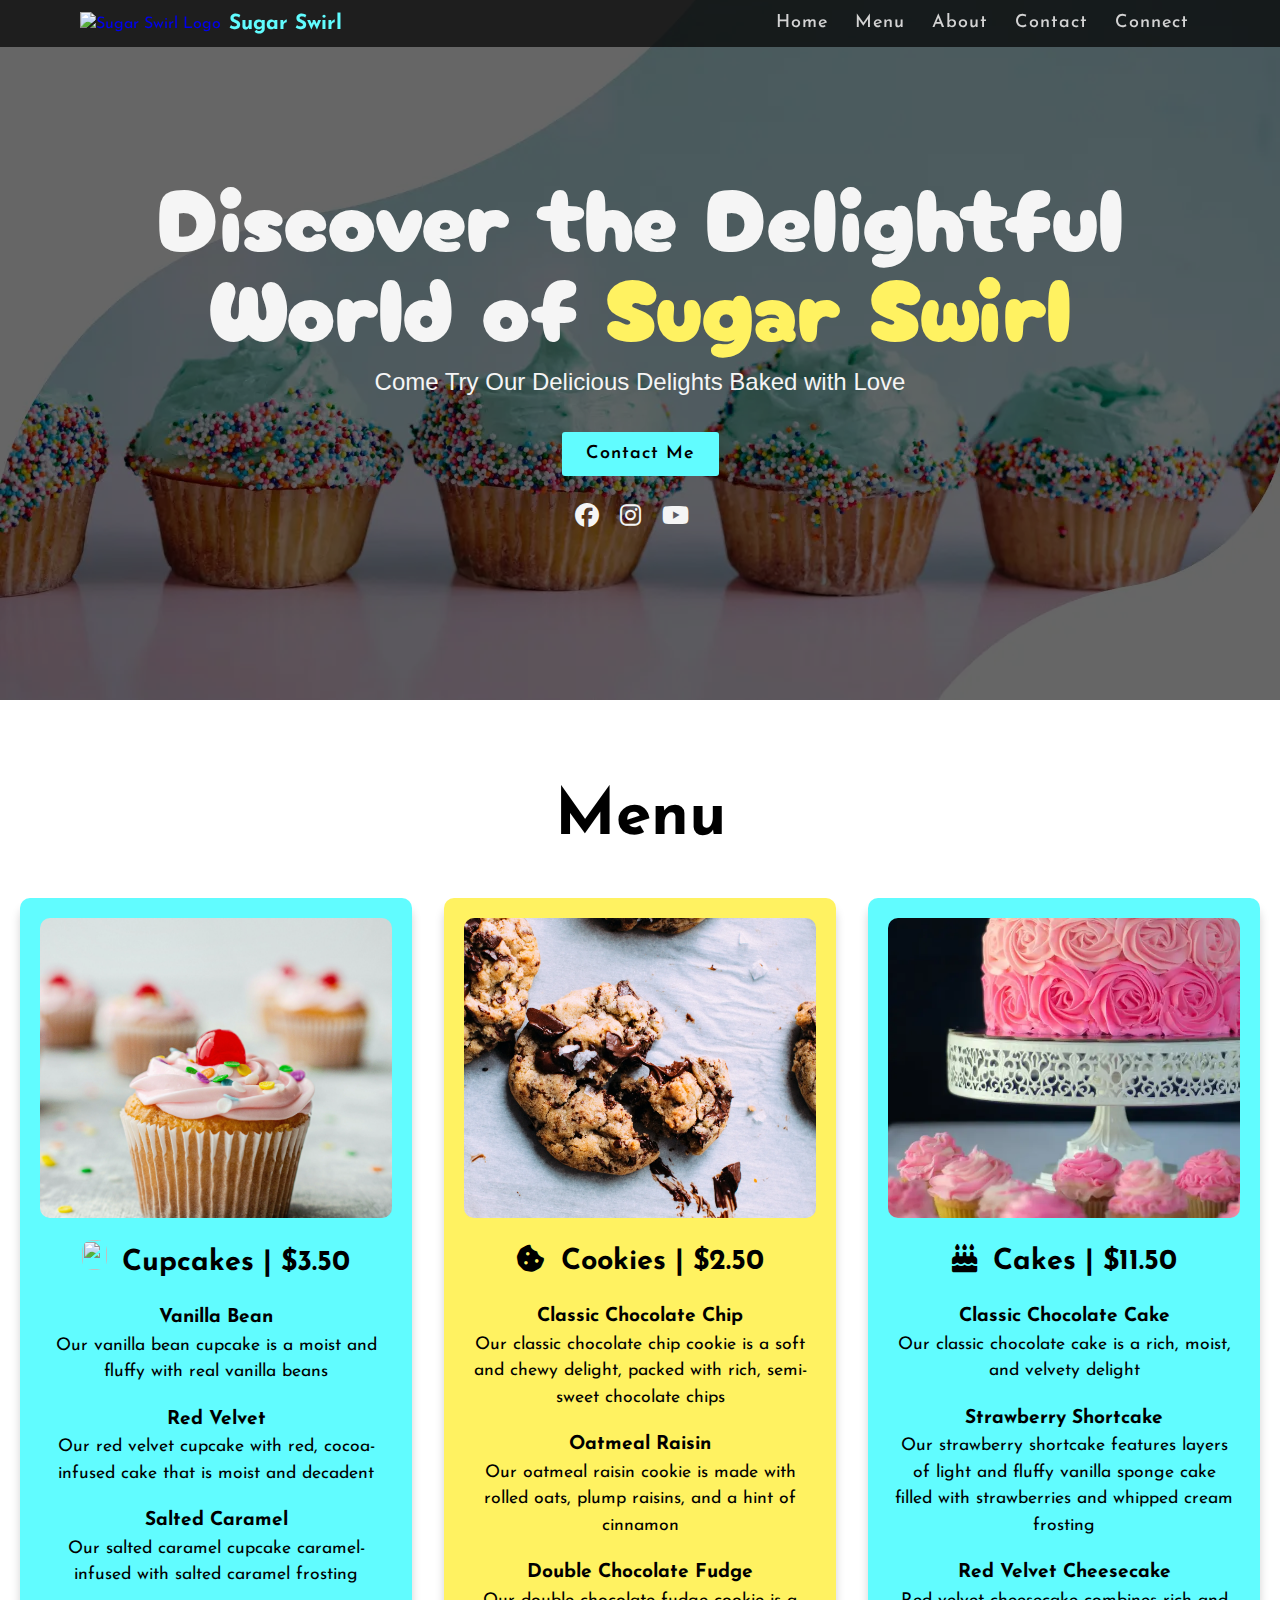
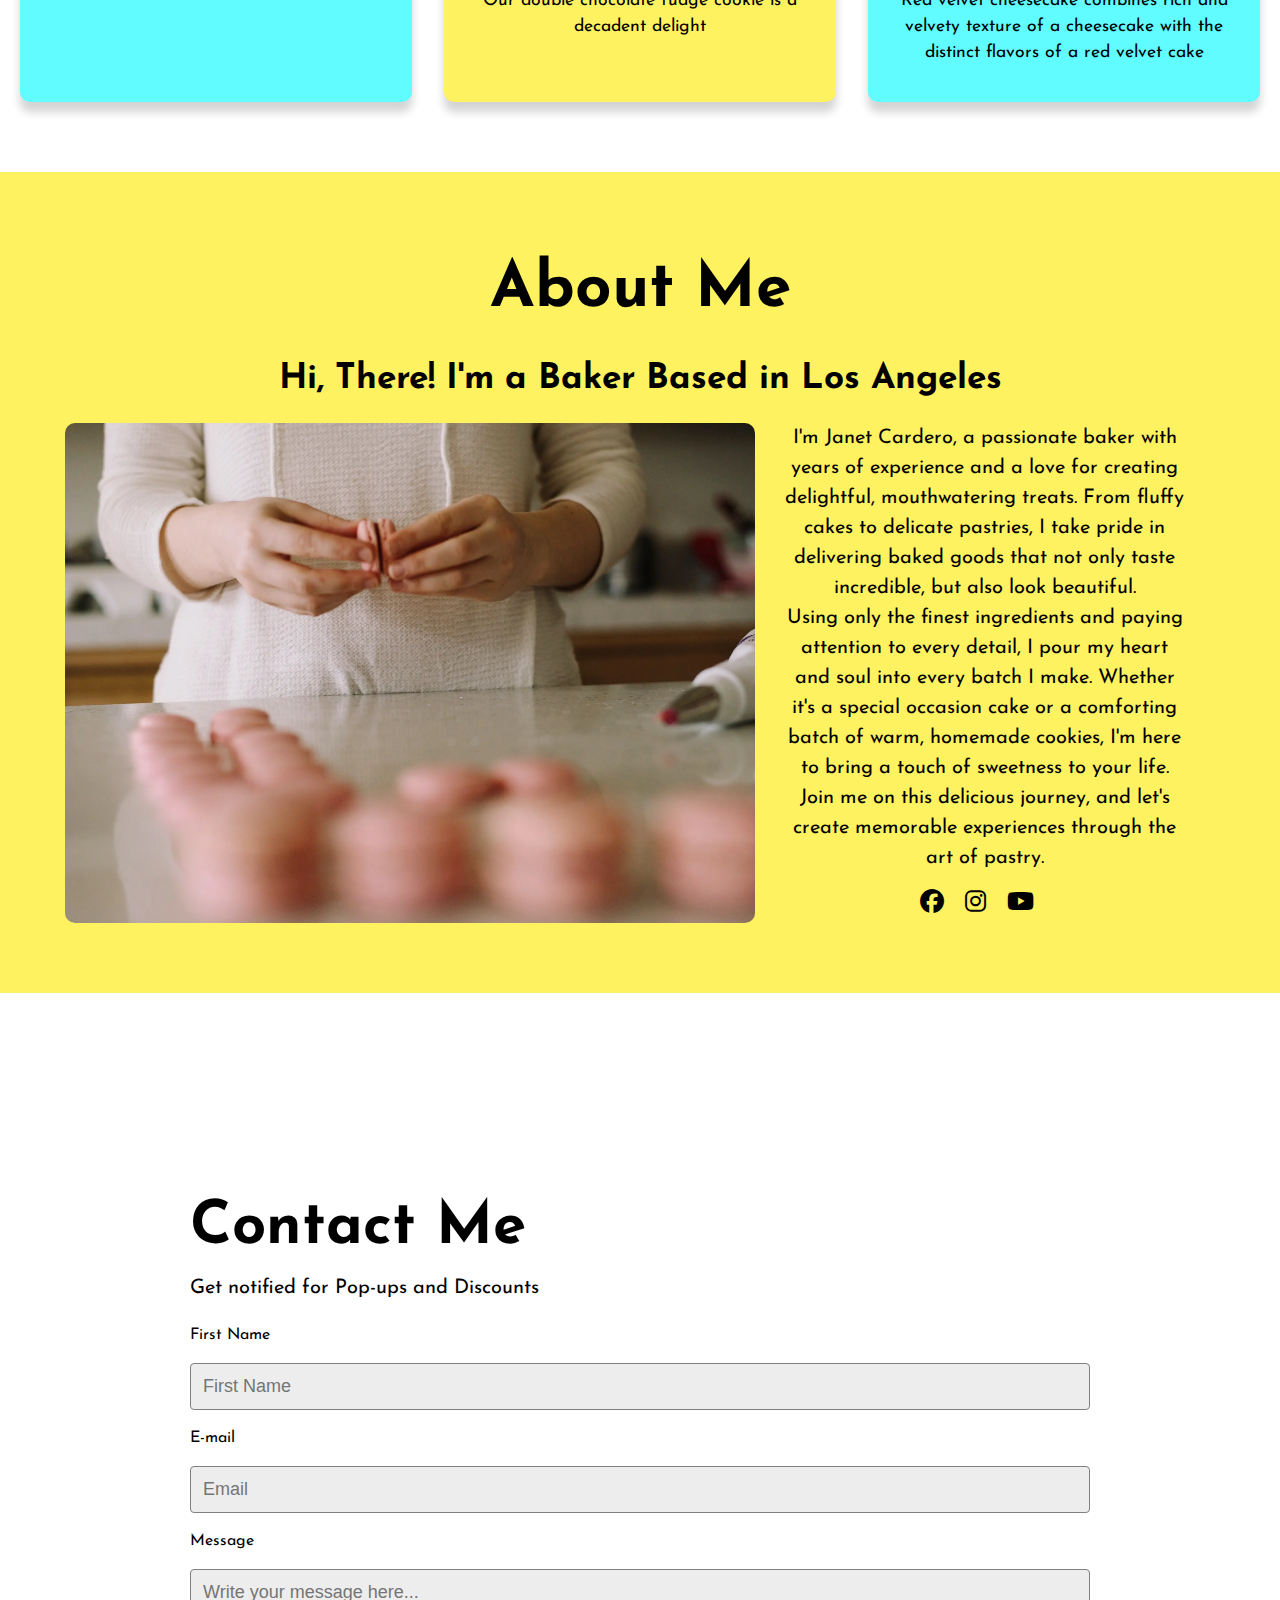
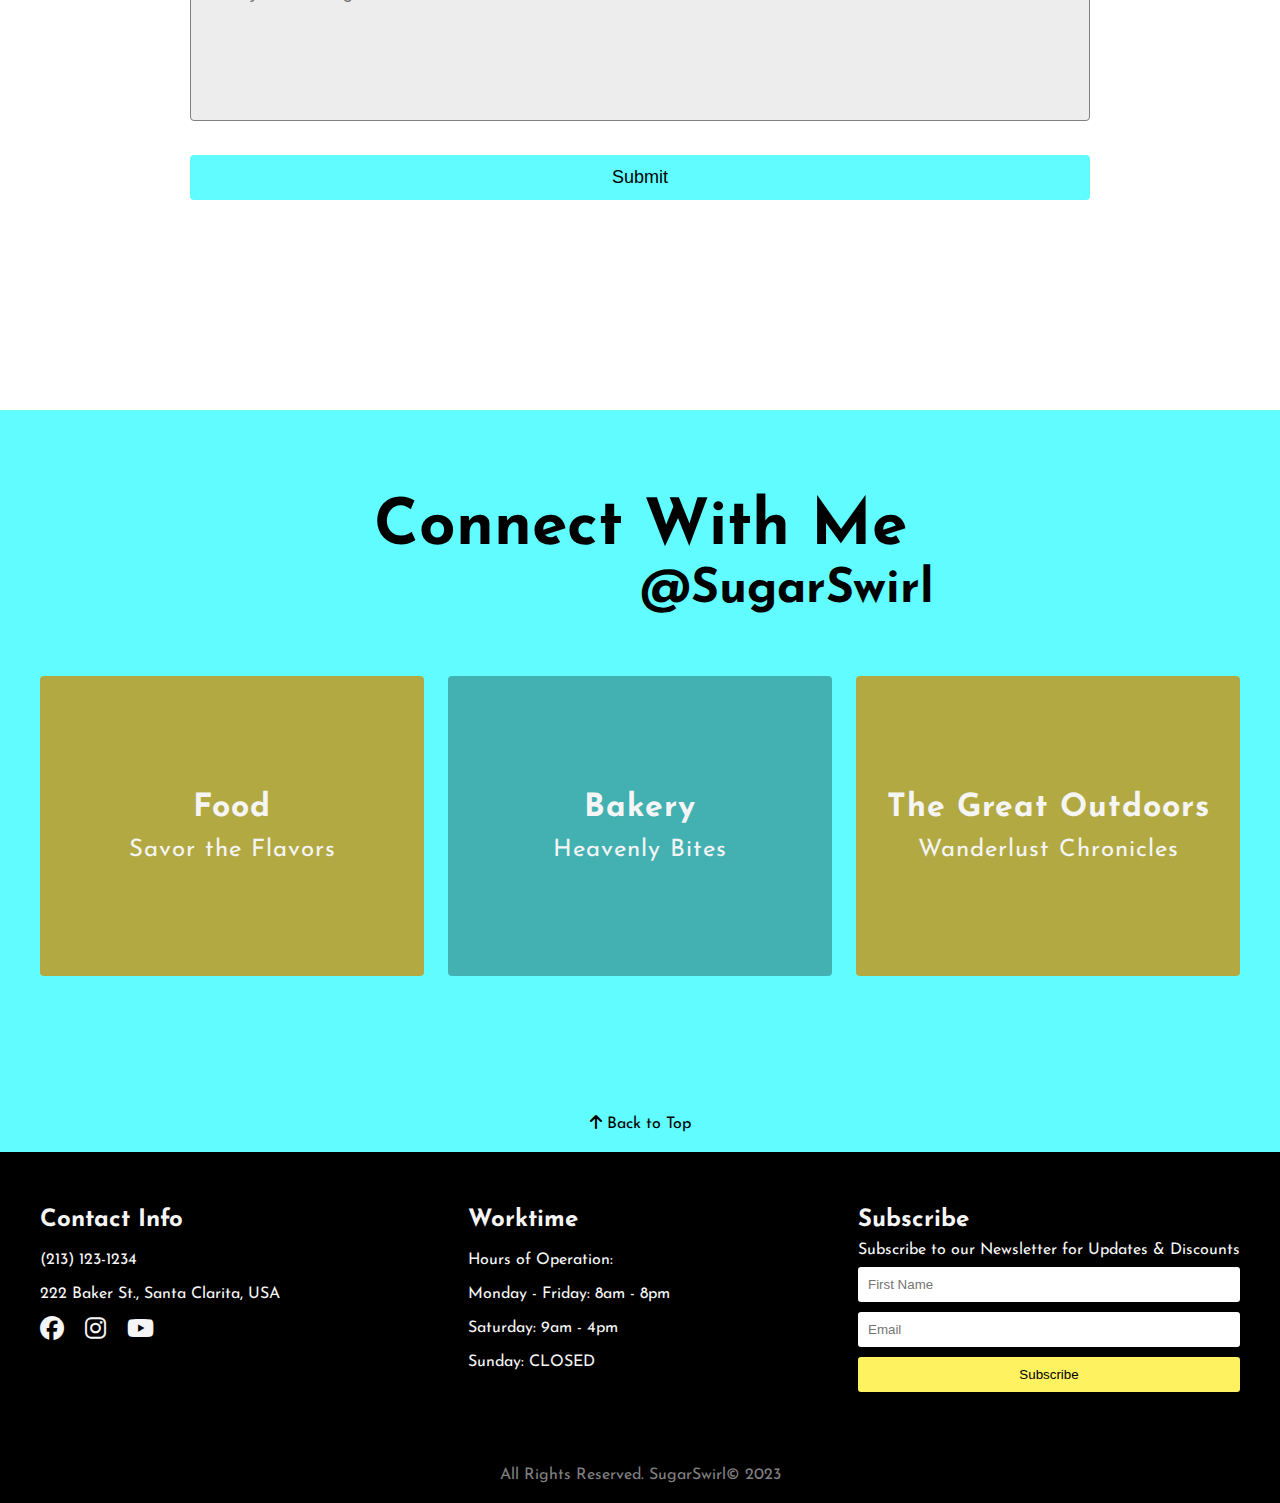
==== commit 8f9b7dc8: "I adjusted the input color" ====
--- a/index.html
+++ b/index.html
@@ -224,8 +224,11 @@
               </div>
               <div>
                 <form class="contact">
+                  <label for="text">First Name</label>
                   <input type="text" placeholder="First Name">
+                  <label for="text">E-mail</label>
                   <input type="email" placeholder="Email">
+                  <label for="text">Message</label>
                   <textarea name="comment" id="" cols="59" rows="6" resize="none"    placeholder="Write your message here..."></textarea>
                   <input type="submit" value="Submit">
                 </form>
--- a/css/main.css
+++ b/css/main.css
@@ -227,10 +227,10 @@
 
 .hero-container .hero-content .hero-text a {
     font-size: 18px;
-    font-weight: 700;
+    font-weight: 600;
     letter-spacing: 1px;
     margin: 1rem 0 1.5em 0;
-    padding: 8px 24px;
+    padding: 9px 24px 8px 24px;
     border-radius: 3px;
     color: var(--colr-black);
     background-color: var(--colr-secondary);
@@ -273,8 +273,8 @@
 .box1 {
     display: flex;
     justify-content: center;
-    gap: 1em;
-    max-width: 1100px;
+    gap: 2em;
+    max-width: 1244px;
     margin-inline: auto;
 }
 
@@ -429,7 +429,7 @@
 
 /* Contact Form */
 .contact-container {
-    padding: 70px 0;
+    padding: 190px 0;
     background-color: #fff;
 }
 
@@ -469,7 +469,7 @@
     display: flex;
     flex-direction: column;
     justify-content: center;
-    align-items: center;
+    align-items: flex-start;
     gap: 1rem;
     margin: 10px 0;
     width: 100%;
@@ -486,8 +486,17 @@
     outline: none;
     border-radius: 4px;
     resize: none;
-    /* background-color: var(--colr-greyish); */
-    background-color:rgb(217, 243, 251);
+    background-color: #ededed;
+    border: 1.5px solid var(--colr-grey);
+}
+.contact input[type="submit"] {
+    margin-top: 1em;
+    background: var(--colr-secondary);
+    border: none;
+}
+.contact input[type="submit"]:hover {
+    background: var(--colr-main);
+    border: none;
 }
 
 
@@ -952,10 +961,7 @@
     
 }
 
-.contact input, .contact textarea {
-    /* background-color: var(--colr-greyish); */
-    background-color:rgb(217, 243, 251);
-}
+
 
 /* input[type='submit'] {
     cursor: pointer;
@@ -1124,6 +1130,7 @@
 .nav-wrapper .logo img {
     width: 1.5rem;
     height: auto;
+    margin: 0;
 }
 
 .nav-wrapper .menu-list a {
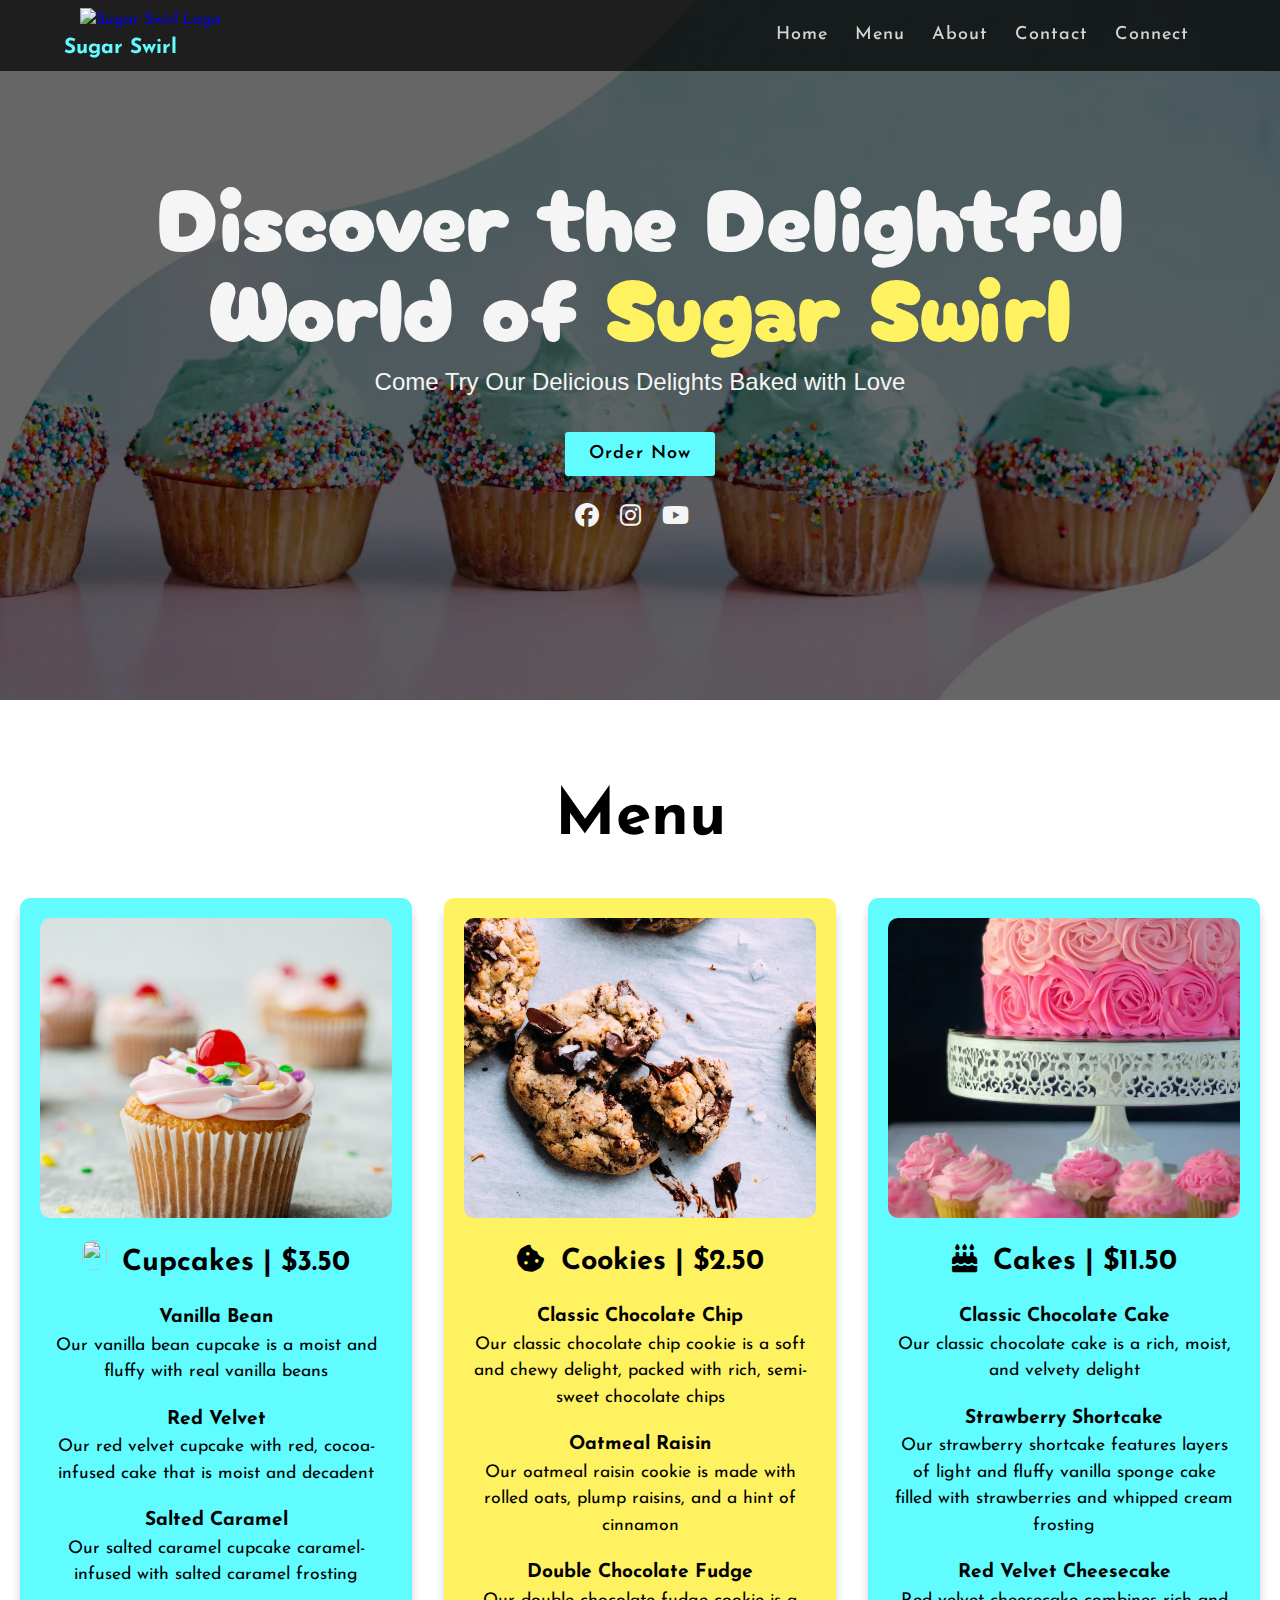
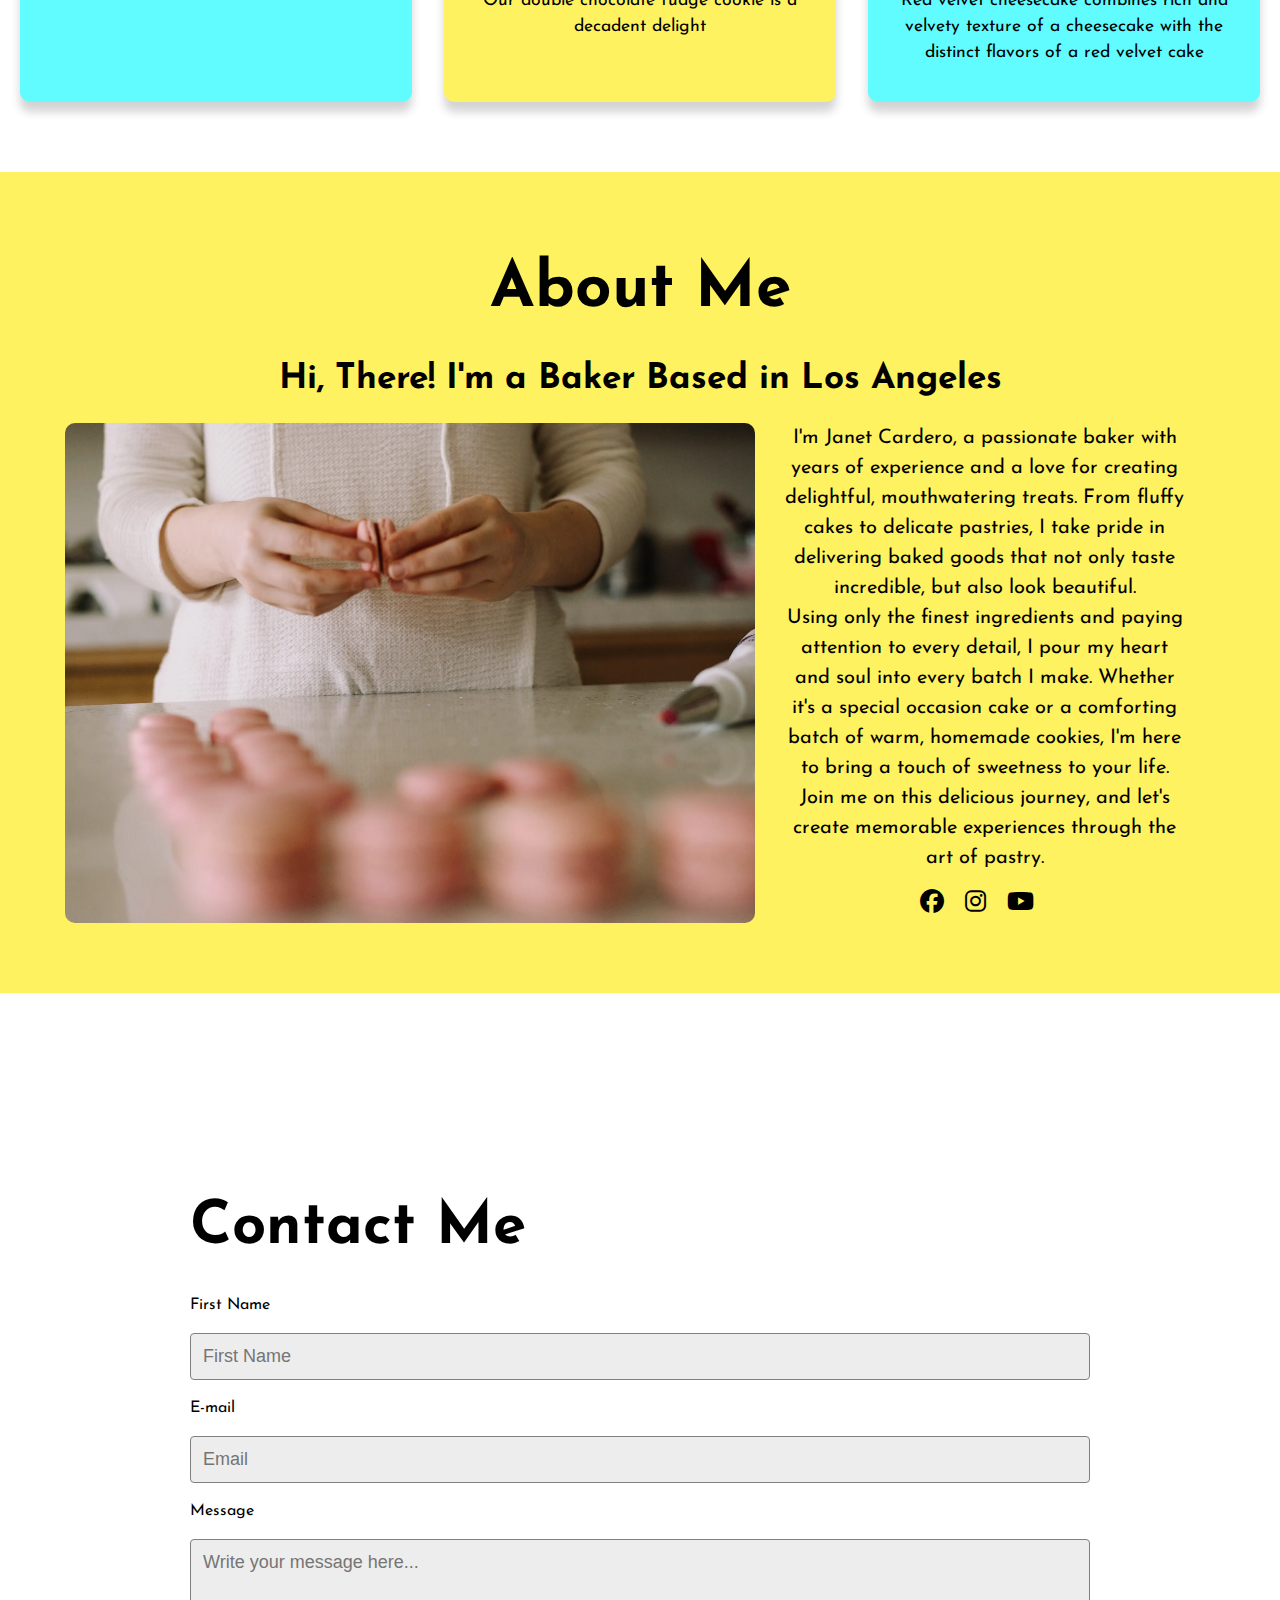
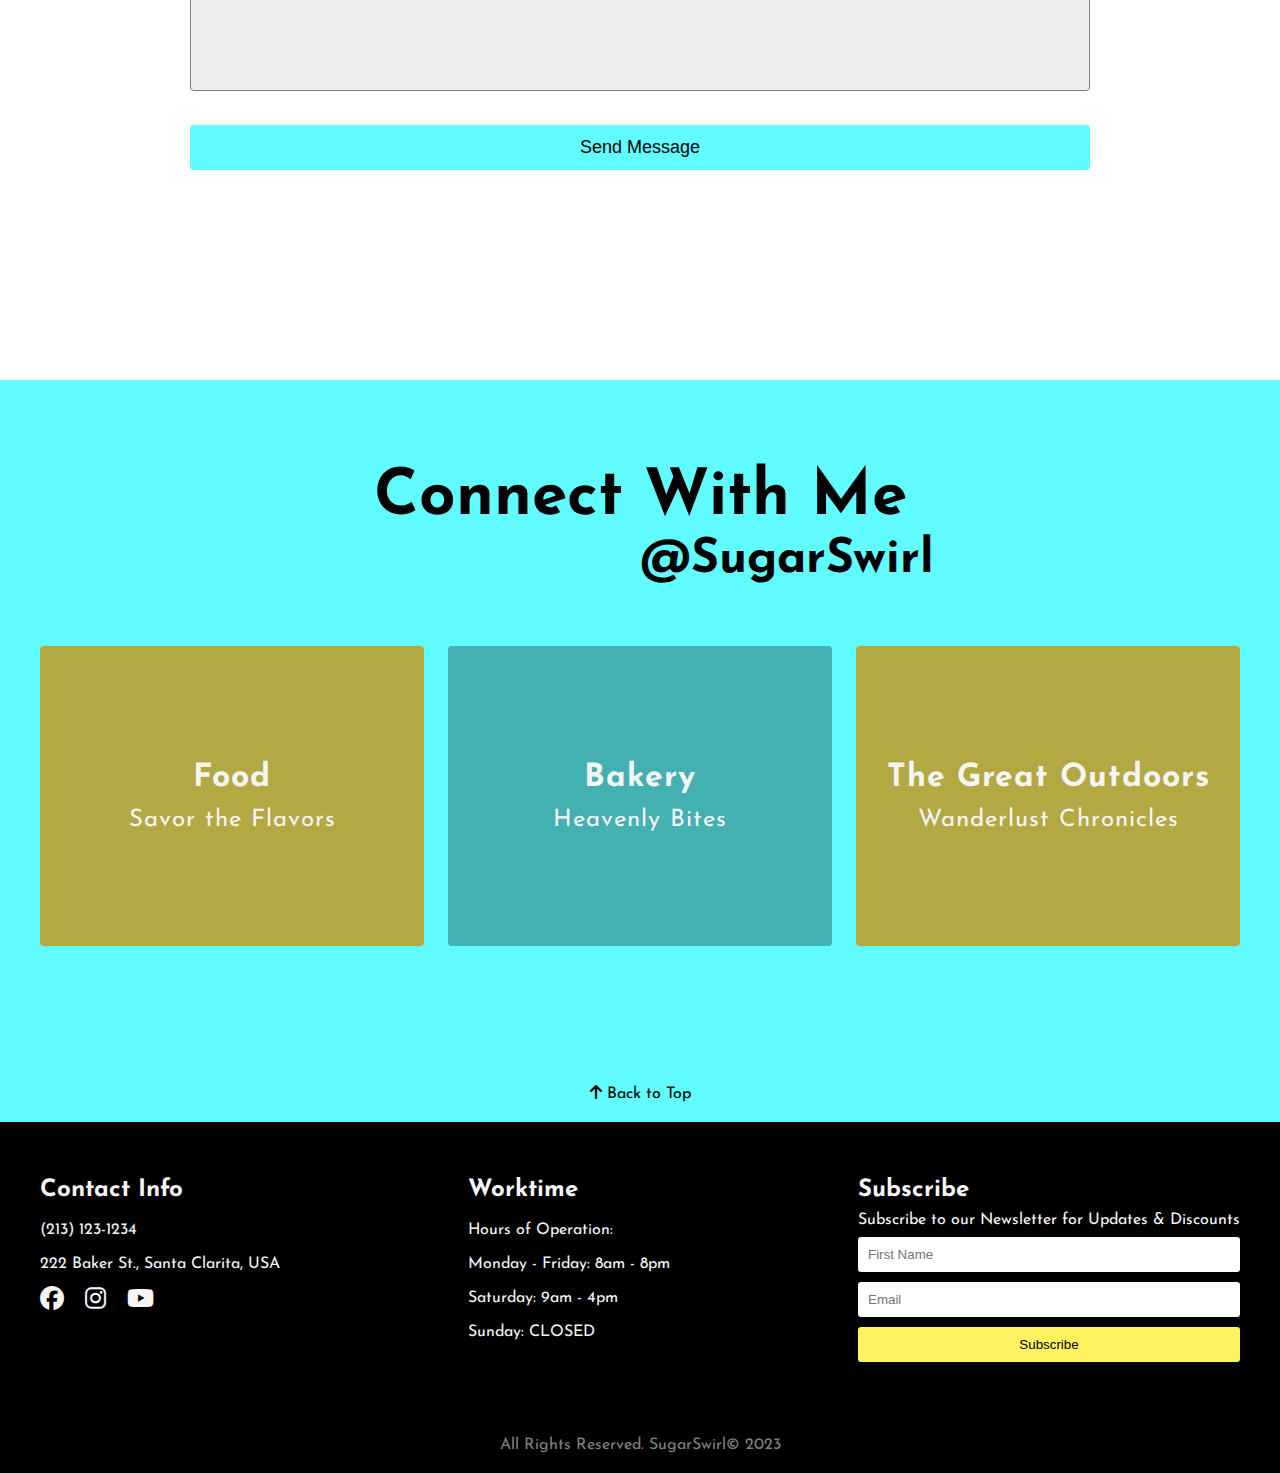
==== commit 67821494: "I re-named contact button from get started to send message" ====
--- a/index.html
+++ b/index.html
@@ -37,8 +37,8 @@
           <div class="logo">
             <a href="#">
               <img src="/img/Sugar_Swirl_Logo.svg" alt="Sugar Swirl Logo">
+              <h3>Sugar Swirl</h3>
             </a>
-            <h3>Sugar Swirl</h3>
           </div>
           <div class="main-menu">
             <ul class="menu-list">
@@ -84,7 +84,7 @@
               <h1>Discover the Delightful World of <span>Sugar Swirl</span></h1>
               <h3>Come Try Our Delicious Delights Baked with Love</h3>
               <!-- <p>Bienvenidos a mi cocina!</p> -->
-              <a href="#contact">Contact Me</a>
+              <a href="#">Order Now</a>
             <div class="hero-icons">
               <i class="fa-brands fa-facebook"></i>
               <i class="fa-brands fa-instagram"></i>
@@ -220,7 +220,7 @@
             <div class="contact-box">
               <div class="content-text">
                 <h2>Contact Me</h2>
-                <p>Get notified for Pop-ups and Discounts</p>
+                <!-- <p>Get notified for Pop-ups and Discounts</p> -->
               </div>
               <div>
                 <form class="contact">
@@ -230,7 +230,7 @@
                   <input type="email" placeholder="Email">
                   <label for="text">Message</label>
                   <textarea name="comment" id="" cols="59" rows="6" resize="none"    placeholder="Write your message here..."></textarea>
-                  <input type="submit" value="Submit">
+                  <input type="submit" value="Send Message">
                 </form>
               </div>
             </div>
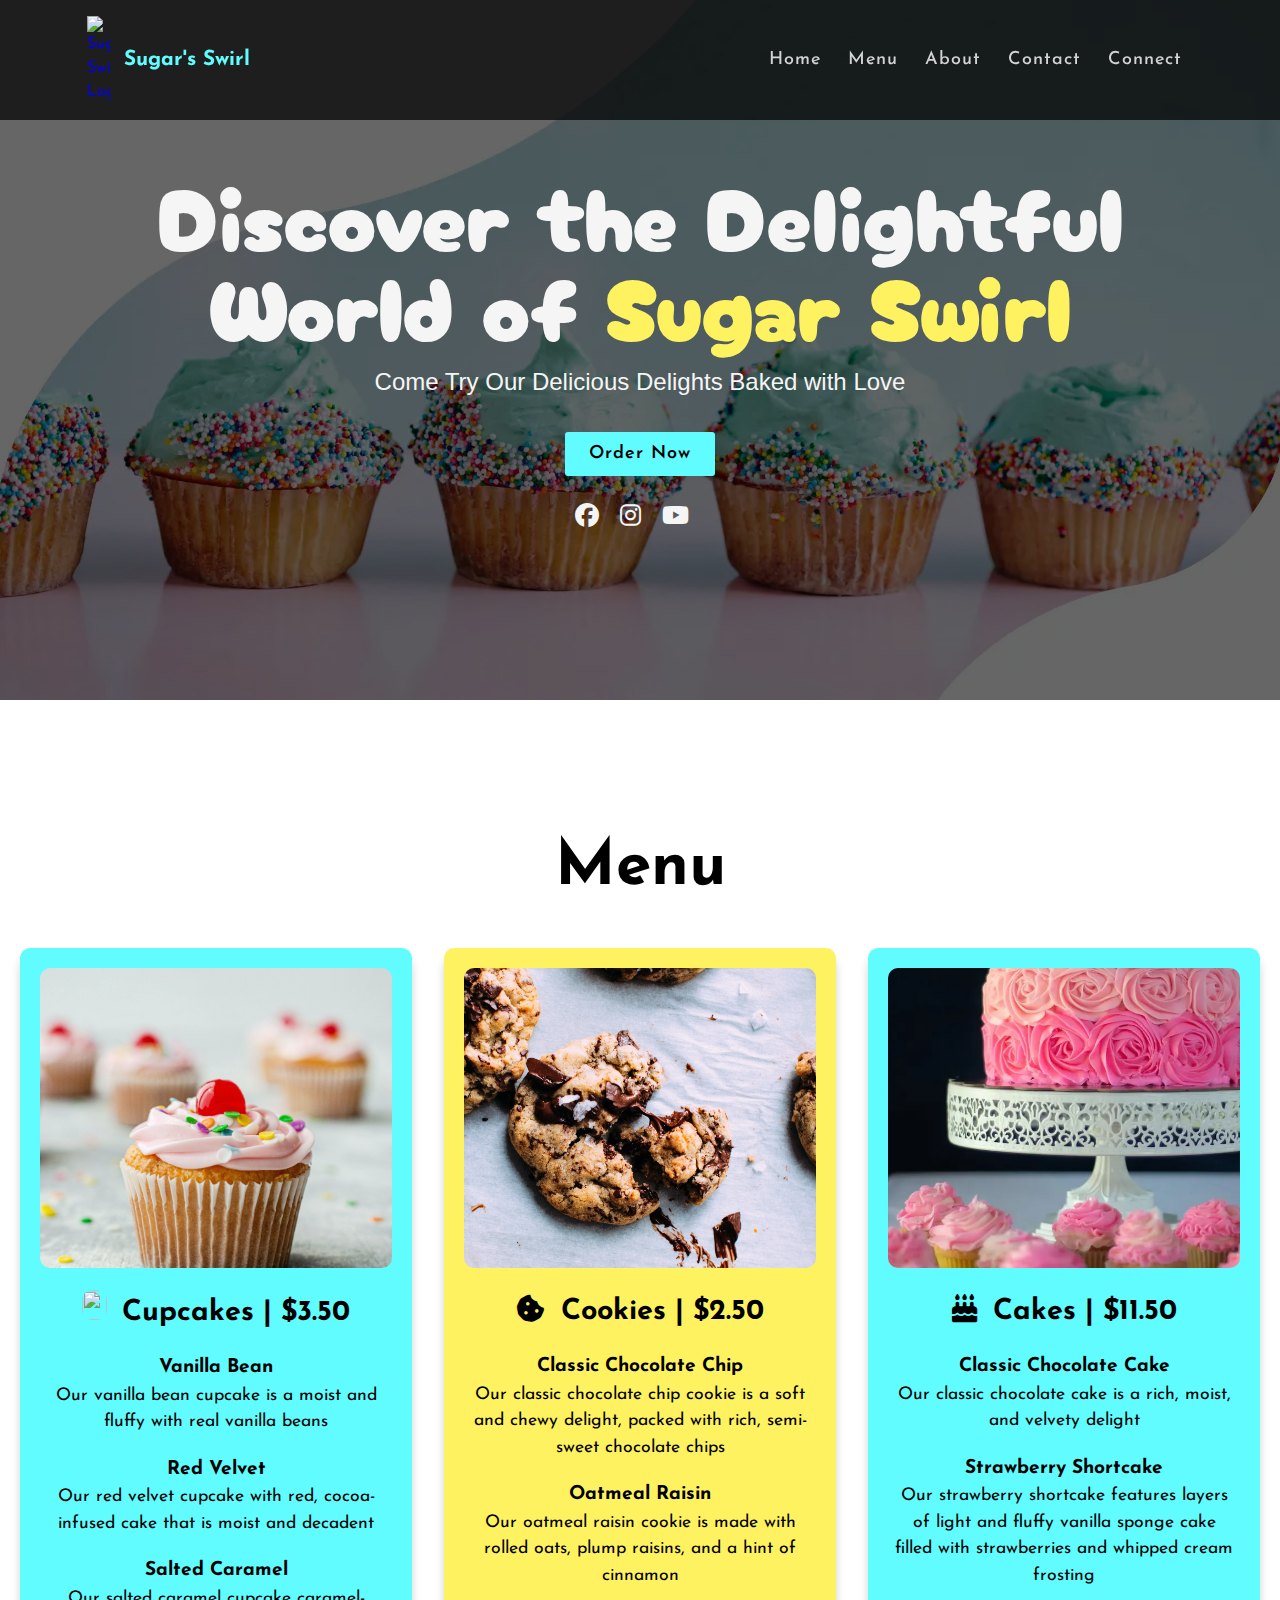
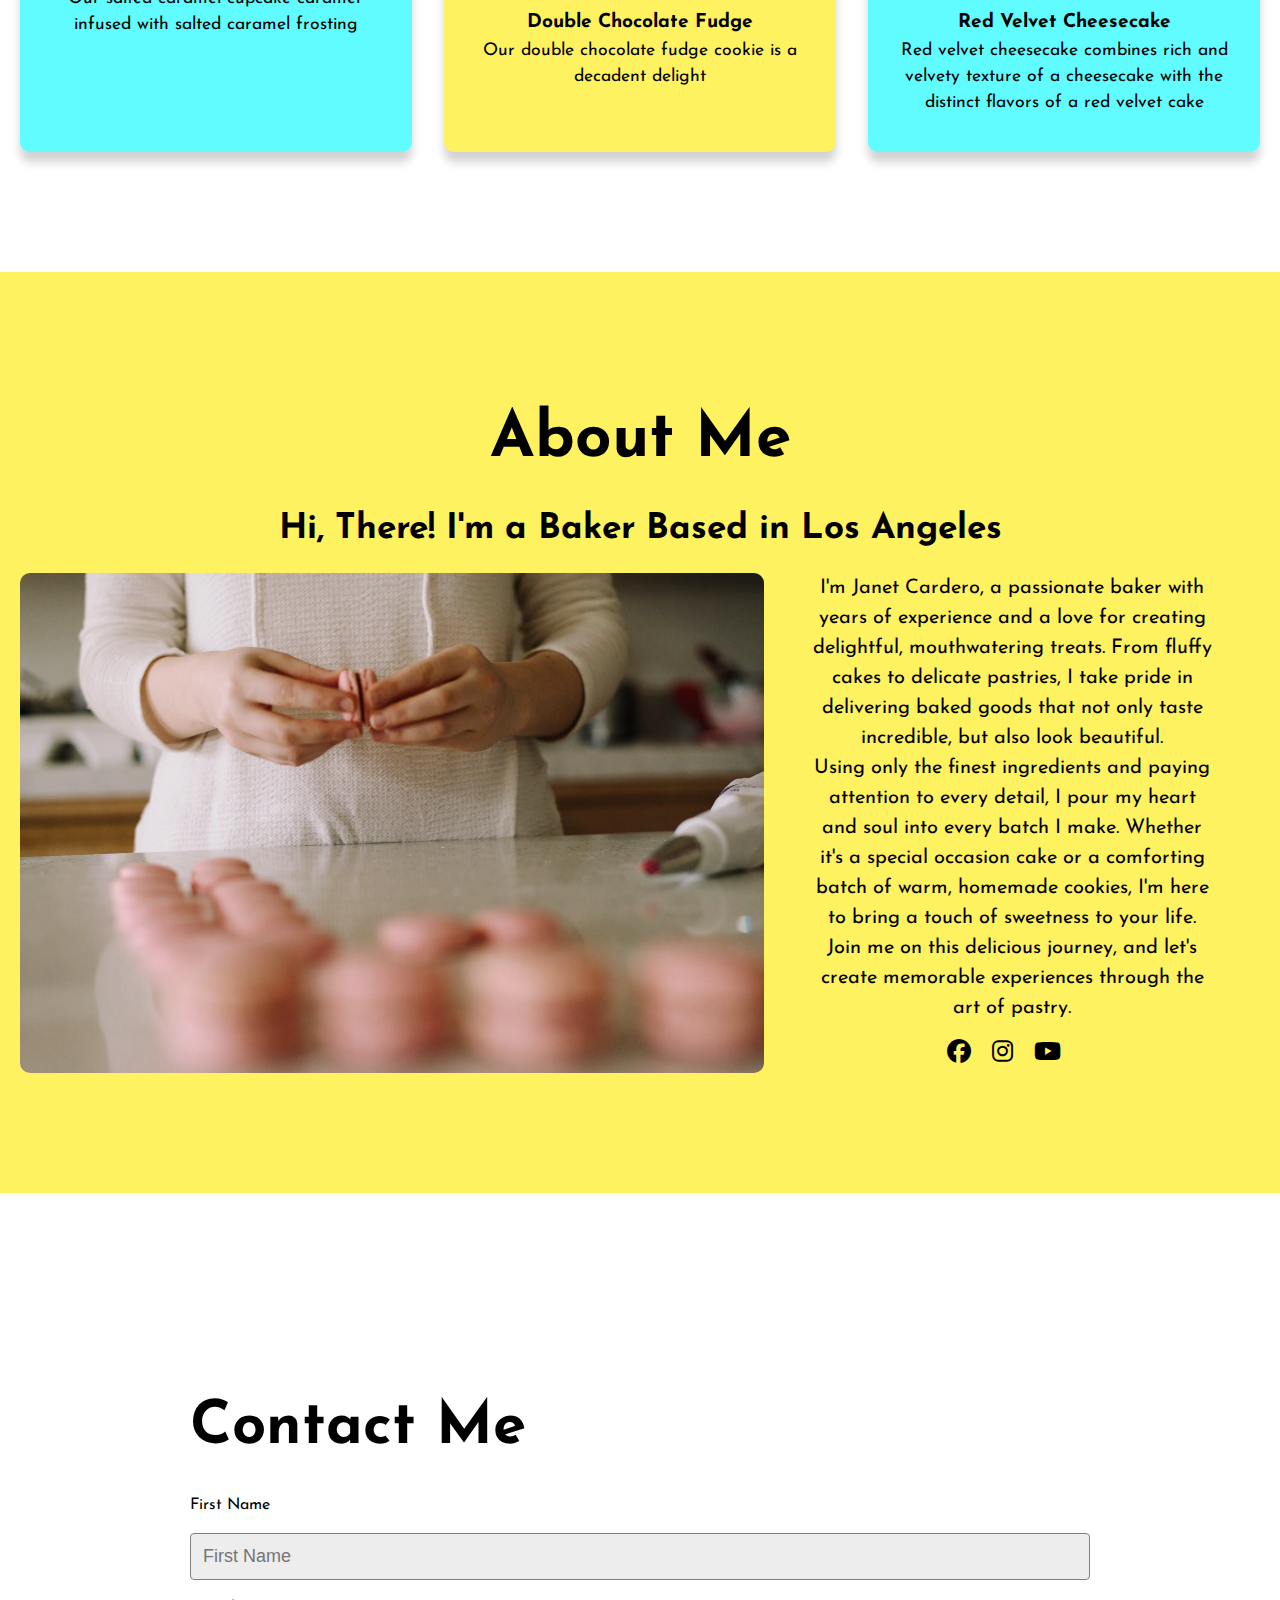
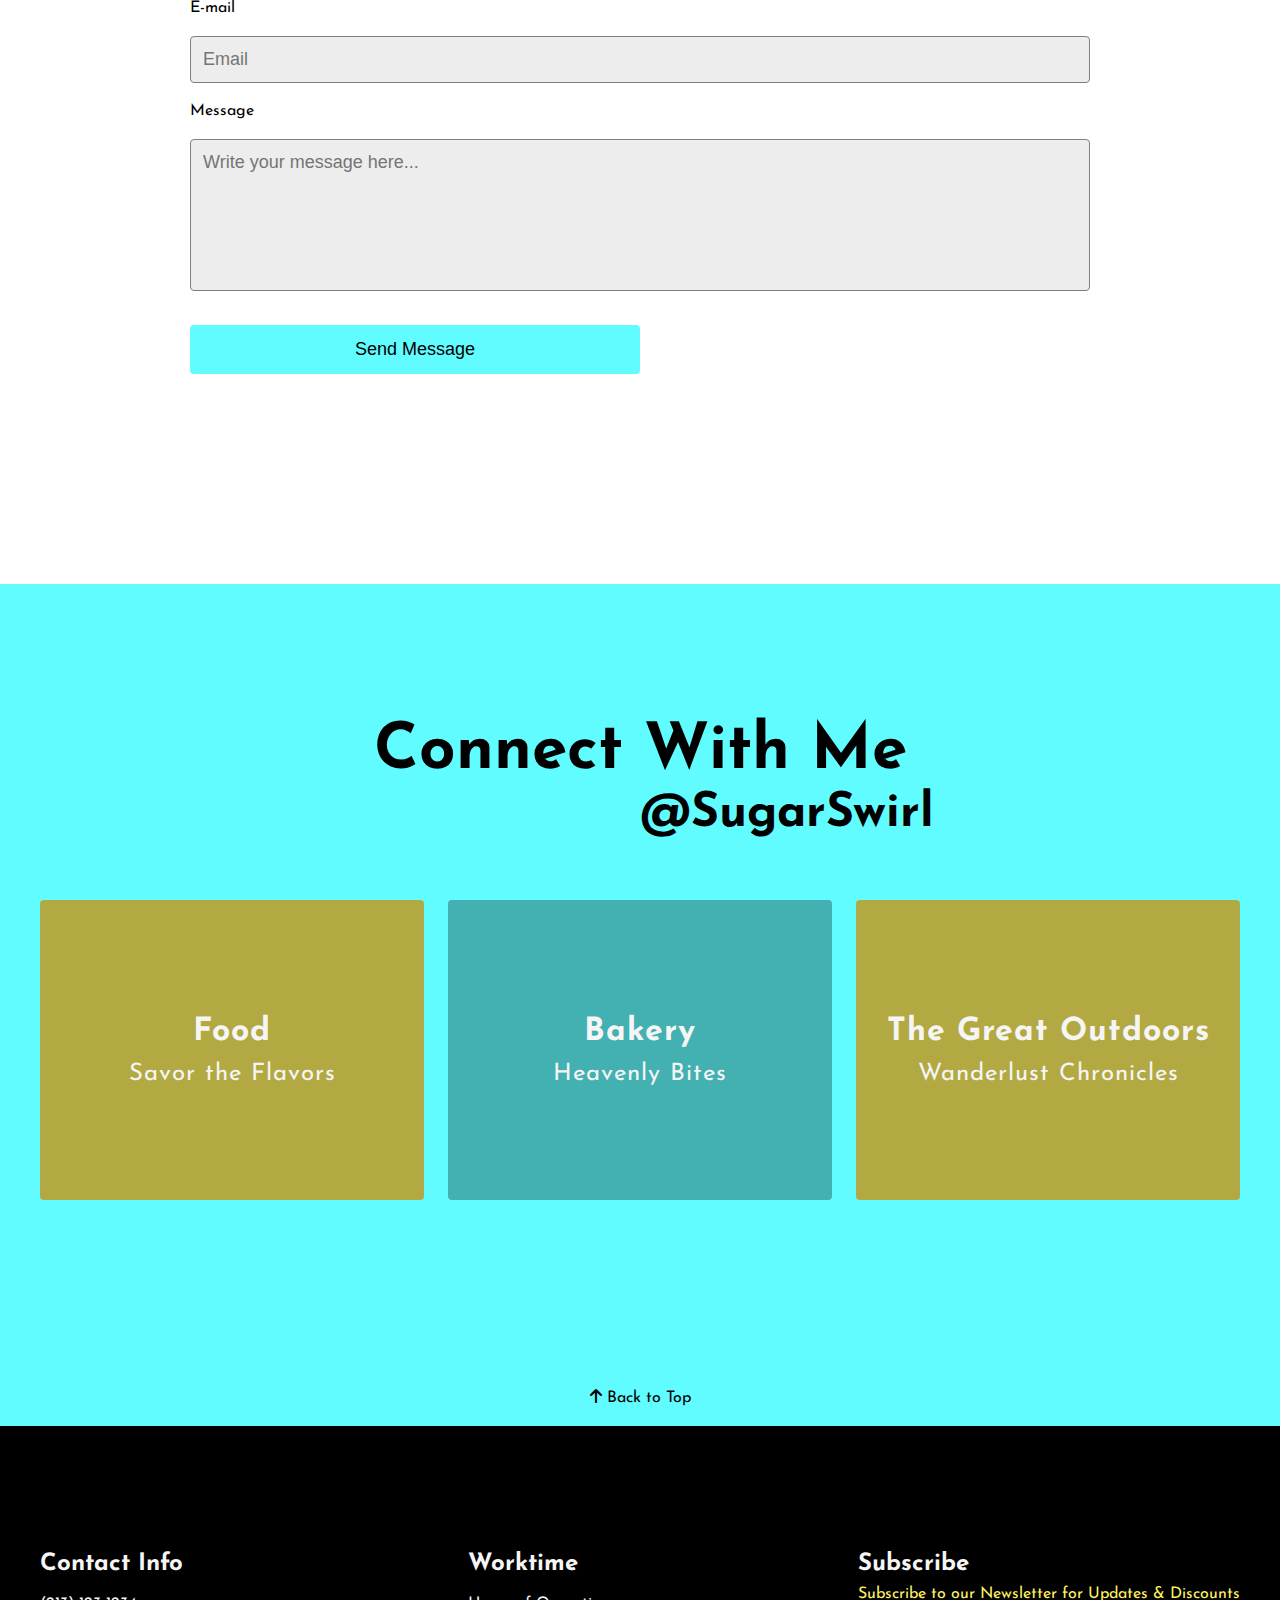
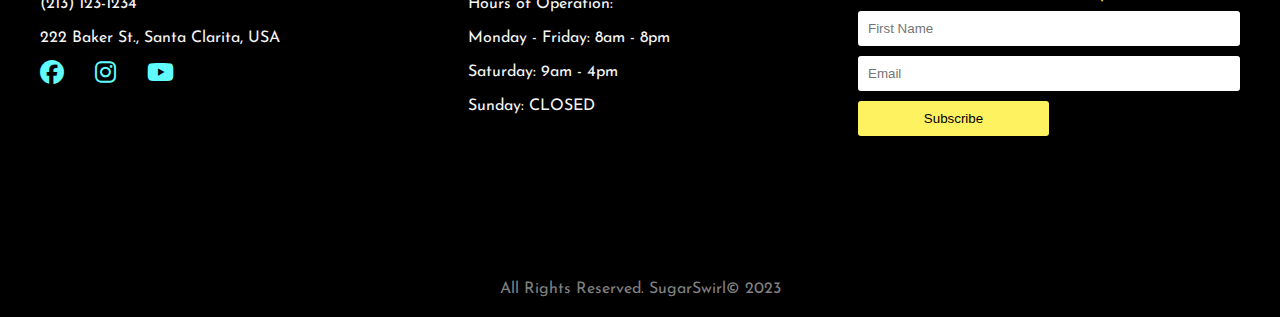
==== commit 654ee103: "I added an s" ====
--- a/index.html
+++ b/index.html
@@ -1,43 +1,46 @@
 <!DOCTYPE html>
 <html lang="en">
-<head>
+
+  <head>
     <meta charset="UTF-8">
     <meta http-equiv="X-UA-Compatible" content="IE=edge">
     <meta name="viewport" content="width=device-width, initial-scale=1.0">
     <link rel="stylesheet" href="css/main.css">
-    <link rel="stylesheet" href="https://cdnjs.cloudflare.com/ajax/libs/font-awesome/6.4.0/css/all.min.css">
+    <link rel="stylesheet"
+      href="https://cdnjs.cloudflare.com/ajax/libs/font-awesome/6.4.0/css/all.min.css">
     <!-- Google tag (gtag.js) -->
     <script async src="https://www.googletagmanager.com/gtag/js?id=G-GJ0FFVTG9R"></script>
-      <script>
+    <script>
       window.dataLayer = window.dataLayer || [];
-      function gtag(){dataLayer.push(arguments);}
+      function gtag() { dataLayer.push(arguments); }
       gtag('js', new Date());
       gtag('config', 'G-GJ0FFVTG9R');
     </script>
 
     <!-- Hotjar Tracking Code for https://renedperez.com/ -->
     <script>
-      (function(h,o,t,j,a,r){
-          h.hj=h.hj||function(){(h.hj.q=h.hj.q||[]).push(arguments)};
-          h._hjSettings={hjid:3533242,hjsv:6};
-          a=o.getElementsByTagName('head')[0];
-          r=o.createElement('script');r.async=1;
-          r.src=t+h._hjSettings.hjid+j+h._hjSettings.hjsv;
-          a.appendChild(r);
-      })(window,document,'https://static.hotjar.com/c/hotjar-','.js?sv=');
+      (function (h, o, t, j, a, r) {
+        h.hj = h.hj || function () { (h.hj.q = h.hj.q || []).push(arguments) };
+        h._hjSettings = { hjid: 3533242, hjsv: 6 };
+        a = o.getElementsByTagName('head')[0];
+        r = o.createElement('script'); r.async = 1;
+        r.src = t + h._hjSettings.hjid + j + h._hjSettings.hjsv;
+        a.appendChild(r);
+      })(window, document, 'https://static.hotjar.com/c/hotjar-', '.js?sv=');
     </script>
     <title>Sugar Swirl</title>
-</head>
-<body>
-
-
-    <header id="header" >
+  </head>
+
+  <body>
+
+
+    <header id="header">
       <nav class="header-container">
         <div class="nav-wrapper">
           <div class="logo">
             <a href="#">
               <img src="/img/Sugar_Swirl_Logo.svg" alt="Sugar Swirl Logo">
-              <h3>Sugar Swirl</h3>
+              <h3>Sugar's Swirl</h3>
             </a>
           </div>
           <div class="main-menu">
@@ -55,8 +58,9 @@
           <div class="mobile-container">
             <div class="mobile-menu">
               <ul class="menu">
-                <a href="#menu"><i style="margin-right:2px;" class="fa-solid fa-cookie-bite"></i>rder Today!</a>
-             
+                <a href="#menu"><i style="margin-right:2px;"
+                    class="fa-solid fa-cookie-bite"></i>rder Today!</a>
+
                 <!-- <h2>Order Today!</h2> -->
                 <!-- <i class="fa-sharp fa-solid fa-cart-shopping" style="color: var(--colr-secondary);padding-right: 1em;text-align: left;">  Order Today!</i> -->
                 <li><a href="#">Home</a></li>
@@ -77,146 +81,161 @@
     </header>
 
     <main>
-    <section id="hero">
-      <div class="hero-container">
-        <div class="hero-content">
-          <div class="hero-text">
+      <section id="hero">
+        <div class="hero-container">
+          <div class="hero-content">
+            <div class="hero-text">
               <h1>Discover the Delightful World of <span>Sugar Swirl</span></h1>
               <h3>Come Try Our Delicious Delights Baked with Love</h3>
               <!-- <p>Bienvenidos a mi cocina!</p> -->
               <a href="#">Order Now</a>
-            <div class="hero-icons">
-              <i class="fa-brands fa-facebook"></i>
-              <i class="fa-brands fa-instagram"></i>
-              <i class="fa-brands fa-youtube"></i>
-            </div>
-          </div>
-        </div>
-      </div>
-    </section>
-
-    <section id="menu">
-      <div class="product-container">
-        <h2>Menu</h2>
-        <div class="box1">
-          <!-- Cupcakes -->
-          <div class="product-box">
+              <div class="hero-icons">
+                <i class="fa-brands fa-facebook"></i>
+                <i class="fa-brands fa-instagram"></i>
+                <i class="fa-brands fa-youtube"></i>
+              </div>
+            </div>
+          </div>
+        </div>
+      </section>
+
+      <section id="menu">
+        <div class="product-container">
+          <h2>Menu</h2>
+          <div class="box1">
+            <!-- Cupcakes -->
+            <div class="product-box">
               <img src="img/treat8.webp" alt="">
-            <div class="product-list">
-              <a href="/pages/cupcakes/" target="_blank">
-                <h2><img style="width:25px;height:30px;margin-right:15px;" src="img/cupcake_icon.png" alt="">Cupcakes | <span>$3.50</h2>
-              </a>
-            <div class="product">
-              <a href="#">
-                <h3>Vanilla Bean</h3>
-                <p>Our vanilla bean cupcake is a moist and fluffy with real vanilla beans</p>
-              </a>
-            </div>
-            <div class="product">
-              <a href="#">
-                <h3>Red Velvet</h3>
-                <p>Our red velvet cupcake with red, cocoa-infused cake that is moist and decadent</p>
-              </a>
-            </div>
-            <div class="product">
-              <a href="#">
-                <h3>Salted Caramel</h3>
-                <p>Our salted caramel cupcake caramel-infused with salted caramel frosting</p>
-              </a>
-            </div>
-          </div>
-        </div>
-        <!-- /Cupcakes -->
-
-
-        <!-- Cookies -->
-        <div class="product-box">
-          <img src="img/treat3.webp" alt="">
-          <div class="product-list middle">
-
-            <a href="/pages/cookies/" target="_blank">
-              <h2><i style="margin-right:16px;" class="fa-solid fa-cookie-bite"></i>Cookies | <span>$2.50</span></h2>
-            </a>
-            
-            <div class="product">
-              <a href="#">
-                <h3>Classic Chocolate Chip</h3>
-                <p>Our classic chocolate chip cookie is a soft and chewy delight, packed with rich, semi-sweet chocolate chips</p>
-              </a>
-            </div>
-            <!-- <hr style="width:60%;height:2px;background-color:#000;margin-inline:auto;border:0;"> -->
-            <div class="product">
-              <a href="#">
-                <h3>Oatmeal Raisin</h3>
-                <p>Our oatmeal raisin cookie is made with rolled oats, plump raisins, and a hint of cinnamon</p>
-              </a>
-            </div>
-            <div class="product">
-              <a href="#">
-                <h3>Double Chocolate Fudge</h3>
-                <p>Our double chocolate fudge cookie is a decadent delight</p>
-              </a>
-            </div>
-          </div>
-        </div>
-        <!-- /Cookies -->
-
-        <!-- Cakes -->
-        <div class="product-box">
-          <img src="img/treat13.webp" alt="">
-          <div class="product-list">
-            <a href="/pages/cakes/" target="_blank">
-              <h2><i style="margin-right:16px;" class="fa-solid fa-cake-candles"></i>Cakes | <span>$11.50</h2>
-            </a>
-            <div class="product">
-              <a href="#">
-                <h3>Classic Chocolate Cake</h3>
-                <p> Our classic chocolate cake is a rich, moist, and velvety delight</p>
-              </a>
-            </div>
-            <div class="product">
-              <a href="#">
-                <h3>Strawberry Shortcake</h3>
-                <p>Our strawberry shortcake features layers of light and fluffy vanilla sponge cake filled with strawberries and whipped cream frosting</p>
-              </a>
-            </div>
-            <div class="product">
-              <a href="#">
-                <h3>Red Velvet Cheesecake</h3>
-                <p>Red velvet cheesecake combines rich and velvety texture of a cheesecake with the distinct flavors of a red velvet cake</p>
-              </a>
-            </div>
-          </div>
-        </div>
-        <!-- /Cakes -->
-      </div>
-    </div>
-    </section>
-
-    <section id="about">
-      <div class="about-container">
-        <h2>About Me</h2>
-        <h3>Hi, There! I'm a Baker Based in Los Angeles</h3> 
-        <div class="about-content">
-          <div class="about-image">
-            <img src="/img/treat12.webp" alt="">
-          </div>
-          <div class="about-text">
-              <p>I'm Janet Cardero, a passionate baker with years of experience and a love for creating delightful, mouthwatering treats. From fluffy cakes to delicate pastries, I take pride in delivering baked goods that not only taste incredible, but also look beautiful.</p> 
-              <p>Using only the finest ingredients and paying attention to every detail, I pour my heart and soul into every batch I make. Whether it's a special occasion cake or a comforting batch of warm, homemade cookies, I'm here to bring a touch of sweetness to your life. Join me on this delicious journey, and let's create memorable experiences through the art of pastry.</p>
-            <div class="icons">
-              <a href="#"><i class="fa-brands fa-facebook"></i></a>
-              <a href="#"><i class="fa-brands fa-instagram"></i></a>
-              <a href="#"><i class="fa-brands fa-youtube"></i></a>          
-            </div>
-          </div>
-        </div>
-      </div>
-    </section>
-
-    <section id="contact">
-      <div class="contact-container">
-        <div class="contact-content">
+              <div class="product-list">
+                <a href="/pages/cupcakes/" target="_blank">
+                  <h2><img style="width:25px;height:30px;margin-right:15px;"
+                      src="img/cupcake_icon.png" alt="">Cupcakes | <span>$3.50</h2>
+                </a>
+                <div class="product">
+                  <a href="#">
+                    <h3>Vanilla Bean</h3>
+                    <p>Our vanilla bean cupcake is a moist and fluffy with real vanilla beans</p>
+                  </a>
+                </div>
+                <div class="product">
+                  <a href="#">
+                    <h3>Red Velvet</h3>
+                    <p>Our red velvet cupcake with red, cocoa-infused cake that is moist and
+                      decadent</p>
+                  </a>
+                </div>
+                <div class="product">
+                  <a href="#">
+                    <h3>Salted Caramel</h3>
+                    <p>Our salted caramel cupcake caramel-infused with salted caramel frosting</p>
+                  </a>
+                </div>
+              </div>
+            </div>
+            <!-- /Cupcakes -->
+
+
+            <!-- Cookies -->
+            <div class="product-box">
+              <img src="img/treat3.webp" alt="">
+              <div class="product-list middle">
+
+                <a href="/pages/cookies/" target="_blank">
+                  <h2><i style="margin-right:16px;" class="fa-solid fa-cookie-bite"></i>Cookies |
+                    <span>$2.50</span></h2>
+                </a>
+
+                <div class="product">
+                  <a href="#">
+                    <h3>Classic Chocolate Chip</h3>
+                    <p>Our classic chocolate chip cookie is a soft and chewy delight, packed with
+                      rich, semi-sweet chocolate chips</p>
+                  </a>
+                </div>
+                <!-- <hr style="width:60%;height:2px;background-color:#000;margin-inline:auto;border:0;"> -->
+                <div class="product">
+                  <a href="#">
+                    <h3>Oatmeal Raisin</h3>
+                    <p>Our oatmeal raisin cookie is made with rolled oats, plump raisins, and a hint
+                      of cinnamon</p>
+                  </a>
+                </div>
+                <div class="product">
+                  <a href="#">
+                    <h3>Double Chocolate Fudge</h3>
+                    <p>Our double chocolate fudge cookie is a decadent delight</p>
+                  </a>
+                </div>
+              </div>
+            </div>
+            <!-- /Cookies -->
+
+            <!-- Cakes -->
+            <div class="product-box">
+              <img src="img/treat13.webp" alt="">
+              <div class="product-list">
+                <a href="/pages/cakes/" target="_blank">
+                  <h2><i style="margin-right:16px;" class="fa-solid fa-cake-candles"></i>Cakes |
+                    <span>$11.50</h2>
+                </a>
+                <div class="product">
+                  <a href="#">
+                    <h3>Classic Chocolate Cake</h3>
+                    <p> Our classic chocolate cake is a rich, moist, and velvety delight</p>
+                  </a>
+                </div>
+                <div class="product">
+                  <a href="#">
+                    <h3>Strawberry Shortcake</h3>
+                    <p>Our strawberry shortcake features layers of light and fluffy vanilla sponge
+                      cake filled with strawberries and whipped cream frosting</p>
+                  </a>
+                </div>
+                <div class="product">
+                  <a href="#">
+                    <h3>Red Velvet Cheesecake</h3>
+                    <p>Red velvet cheesecake combines rich and velvety texture of a cheesecake with
+                      the distinct flavors of a red velvet cake</p>
+                  </a>
+                </div>
+              </div>
+            </div>
+            <!-- /Cakes -->
+          </div>
+        </div>
+      </section>
+
+      <section id="about">
+        <div class="about-container">
+          <h2>About Me</h2>
+          <h3>Hi, There! I'm a Baker Based in Los Angeles</h3>
+          <div class="about-content">
+            <div class="about-image">
+              <img src="/img/treat12.webp" alt="">
+            </div>
+            <div class="about-text">
+              <p>I'm Janet Cardero, a passionate baker with years of experience and a love for
+                creating delightful, mouthwatering treats. From fluffy cakes to delicate pastries, I
+                take pride in delivering baked goods that not only taste incredible, but also look
+                beautiful.</p>
+              <p>Using only the finest ingredients and paying attention to every detail, I pour my
+                heart and soul into every batch I make. Whether it's a special occasion cake or a
+                comforting batch of warm, homemade cookies, I'm here to bring a touch of sweetness
+                to your life. Join me on this delicious journey, and let's create memorable
+                experiences through the art of pastry.</p>
+              <div class="icons">
+                <a href="#"><i class="fa-brands fa-facebook"></i></a>
+                <a href="#"><i class="fa-brands fa-instagram"></i></a>
+                <a href="#"><i class="fa-brands fa-youtube"></i></a>
+              </div>
+            </div>
+          </div>
+        </div>
+      </section>
+
+      <section id="contact">
+        <div class="contact-container">
+          <div class="contact-content">
             <div class="contact-box">
               <div class="content-text">
                 <h2>Contact Me</h2>
@@ -229,43 +248,44 @@
                   <label for="text">E-mail</label>
                   <input type="email" placeholder="Email">
                   <label for="text">Message</label>
-                  <textarea name="comment" id="" cols="59" rows="6" resize="none"    placeholder="Write your message here..."></textarea>
+                  <textarea name="comment" id="" cols="59" rows="6" resize="none"
+                    placeholder="Write your message here..."></textarea>
                   <input type="submit" value="Send Message">
                 </form>
               </div>
             </div>
-        </div>
+          </div>
+        </div>
+      </section>
+
+      <section id="connect">
+        <div class="popup-container">
+          <div class="pop-content">
+            <h2>Connect With Me</h2>
+            <div class="popup-slider">
+              <div class="pop-box box-1">
+                <h3>Food</h3>
+                <p>Savor the Flavors</p>
+              </div>
+              <div class="pop-box box-2">
+                <h3>Bakery</h3>
+                <p>Heavenly Bites</p>
+              </div>
+              <div class="pop-box box-3">
+                <h3>The Great Outdoors</h3>
+                <p>Wanderlust Chronicles</p>
+              </div>
+            </div>
+          </div>
+        </div>
+      </section>
+
+
+      <div class="back-top">
+        <a href="#">
+          <i class="fa-solid fa-arrow-up"></i>
+          Back to Top</a>
       </div>
-    </section>
-
-    <section id="connect">
-      <div class="popup-container">
-        <div class="pop-content">
-          <h2>Connect With Me</h2>
-          <div class="popup-slider">
-            <div class="pop-box box-1">
-              <h3>Food</h3>
-              <p>Savor the Flavors</p>
-            </div>
-            <div class="pop-box box-2">
-              <h3>Bakery</h3>
-              <p>Heavenly Bites</p>
-            </div>
-            <div class="pop-box box-3">
-              <h3>The Great Outdoors</h3>
-              <p>Wanderlust Chronicles</p>
-            </div>
-          </div>
-        </div>
-      </div>
-    </section>
-
-
-    <div class="back-top">
-      <a href="#">
-      <i class="fa-solid fa-arrow-up"></i>
-      Back to Top</a>
-    </div>
     </main>
 
     <footer id="footer">
@@ -278,10 +298,12 @@
             <ul>
               <li><a href="tel:555-123-1234">(213) 123-1234</a></li>
               <li><a href="emailto:email@example.com"></a></li>
-              <li><a href="https://www.google.com/maps/place/Santa+Clarita,+CA/@34.4091326,-118.5646722,12z/data=!3m1!4b1!4m6!3m5!1s0x80c28633acd51827:0x564a8fe07305d648!8m2!3d34.3916641!4d-118.542586!16zL20vMGZsM3c0" target="_blank">222 Baker St., Santa Clarita, USA</a></li>
+              <li><a
+                  href="https://www.google.com/maps/place/Santa+Clarita,+CA/@34.4091326,-118.5646722,12z/data=!3m1!4b1!4m6!3m5!1s0x80c28633acd51827:0x564a8fe07305d648!8m2!3d34.3916641!4d-118.542586!16zL20vMGZsM3c0"
+                  target="_blank">222 Baker St., Santa Clarita, USA</a></li>
               <a href="#"><i class="fa-brands fa-facebook"></i></a>
               <a href="#"><i class="fa-brands fa-instagram"></i></a>
-              <a href="#"><i class="fa-brands fa-youtube"></i></a>  
+              <a href="#"><i class="fa-brands fa-youtube"></i></a>
             </ul>
           </div>
           <!-- Worktime -->
@@ -298,9 +320,9 @@
           <div class="footer-boxes box3">
             <h2>Subscribe</h2>
             <p>Subscribe to our Newsletter for Updates & Discounts</p>
-              <input type="name" placeholder="First Name">
-              <input type="email" placeholder="Email">
-              <input type="submit" value="Subscribe">
+            <input type="name" placeholder="First Name">
+            <input type="email" placeholder="Email">
+            <input type="submit" value="Subscribe">
           </div>
         </div>
       </div>
@@ -311,6 +333,7 @@
       <p>All Rights Reserved. SugarSwirl&copy 2023</p>
     </div>
 
-<script src="index.js"></script>
-</body>
+    <script src="index.js"></script>
+  </body>
+
 </html>--- a/css/main.css
+++ b/css/main.css
@@ -37,14 +37,15 @@
     text-decoration: none;
 }
 
-input[type='submit'] {
+/* input[type='submit'] {
+    padding: 16px 40px;
     background-color: var(--colr-main);
     cursor: pointer;
 }
 
 input[type='submit']:hover {
     background-color: var(--colr-secondary);
-}
+} */
 
 .fa-brands {
     display: flex;
@@ -70,10 +71,10 @@
 
 .header-container {
     position: fixed;
+    padding: 8px;
     width: 100%;
     /* background-color: rgba(0, 0, 0, 0.3); */
     background-color: rgba(0, 0, 0, 0.7);
-    
     z-index: 99;
 }
 
@@ -82,21 +83,21 @@
     display: flex;
     justify-content: space-between;
     align-items: center;
-    width: min(90%, 1200px);
+    width: min(90%, 1444px);
     margin-inline: auto;
 }
 
-.nav-wrapper .logo {
-    display: flex;
-    justify-content: center;
-    align-items: center;
-    gap: 0.5rem;
-    padding: 0.5rem 0;
+.nav-wrapper .logo a {
+    display: flex;
+    justify-content: center;
+    align-items: center;
+    gap: .8em;
+    margin: 0.5rem 0;
 }
 
 .nav-wrapper .logo img {
     margin-left: 1rem;
-    width: 2rem;
+    width: 1.5rem;
 }
 
 .nav-wrapper .logo h3 {
@@ -138,14 +139,6 @@
     /* border-bottom: 2px solid #fff; */
     /* background-color: #fff; */
 }
-
-
-
-
-
-
-
-
 
 
 
@@ -254,7 +247,7 @@
 
 .product-container {
     font-family: 'Josefin Sans', sans-serif;
-    padding: 70px 20px;
+    padding: 120px 20px;
     margin-inline: auto;
     background-color: #fff;
 }
@@ -274,7 +267,7 @@
     display: flex;
     justify-content: center;
     gap: 2em;
-    max-width: 1244px;
+    width: min(100%, 1350px);
     margin-inline: auto;
 }
 
@@ -365,7 +358,7 @@
     flex-direction: column;
     justify-content: center;
     align-items: center;
-    padding: 70px 20px;
+    padding: 120px 20px;
     text-align: center;
     background-color: var(--colr-main);
 }
@@ -384,7 +377,7 @@
     display: flex;
     justify-content: center;
     align-items: flex-start;
-    max-width: 1200px;
+    width: min(100%, 1350px);
 }
 
 .about-container .about-content .about-image {
@@ -490,9 +483,12 @@
     border: 1.5px solid var(--colr-grey);
 }
 .contact input[type="submit"] {
+    padding: 14px;
     margin-top: 1em;
     background: var(--colr-secondary);
     border: none;
+    width: 50%;
+    cursor: pointer;
 }
 .contact input[type="submit"]:hover {
     background: var(--colr-main);
@@ -510,7 +506,7 @@
     flex-direction: column;
     justify-content: center;
     align-items: center;
-    padding: 70px 0;
+    padding: 120px 0;
     color: var(--colr-black);
     background-color: var(--colr-secondary);
 }
@@ -640,7 +636,7 @@
 /* Footer */
 .footer-container {
     background-color: var(--colr-black);
-    padding: 50px 0;
+    padding: 120px 0;
 }
 
 .footer-content {
@@ -668,6 +664,12 @@
 .box3 {
     display: flex;
     flex-direction: column;
+    justify-content: center;
+    align-items: flex-start;
+}
+
+.box3 p {
+    color: var(--colr-main);
 }
 
 .footer-boxes input {
@@ -680,7 +682,14 @@
 }
 
 .footer-boxes input[type="submit"] {
-    width: 100%;
+    width: 50%;
+    background: var(--colr-main);
+    cursor: pointer;
+}
+
+.footer-boxes input[type="submit"]:hover {
+    background: var(--colr-secondary);
+
 }
 
 .footer-boxes a {
@@ -695,8 +704,13 @@
     font-size: 30px;
 }
 
-.footer-icons .fa-brands {
-    padding: 0 10px;
+.footer-boxes .fa-brands {
+    color: var(--colr-secondary);
+    padding-right: 10px;
+}
+
+.footer-boxes .fa-brands:hover {
+    color: var(--colr-main);
 }
 
 .end {
@@ -740,7 +754,7 @@
     line-height: 40px;
     padding: 0 0 0 16px;
     backdrop-filter: blur(5px);
-    background-color: rgba(0, 0, 0, 0.7);
+    background-color: rgba(0, 0, 0, 0.8);
     z-index: 9999;
     transform: translateX(110%);
     transition: transform .6s ease-in-out;
@@ -1077,13 +1091,10 @@
     height: 100vh;
     z-index: 9999;
     transform: translateX(110%);
-    /* transition: transform .6s ease-in-out; */
 }
 
 
 .mobile-container.show {
-    /* position: absolute; */
-    /* display: block; */
     transform: translate3d(0, 0, 0);
 }
 
@@ -1095,12 +1106,12 @@
 .mobile-container .mobile-menu .menu {
     text-align: left;
     padding: 0;
-    padding: 1rem 0 0 0;
+    padding: 1em 0 0 0;
 }
 
 
 .mobile-container .mobile-menu .menu a {
-    font-size: 1.5rem;
+    font-size: 1.5em;
     font-weight: 300;
 }
 .mobile-container .mobile-menu .menu li {
